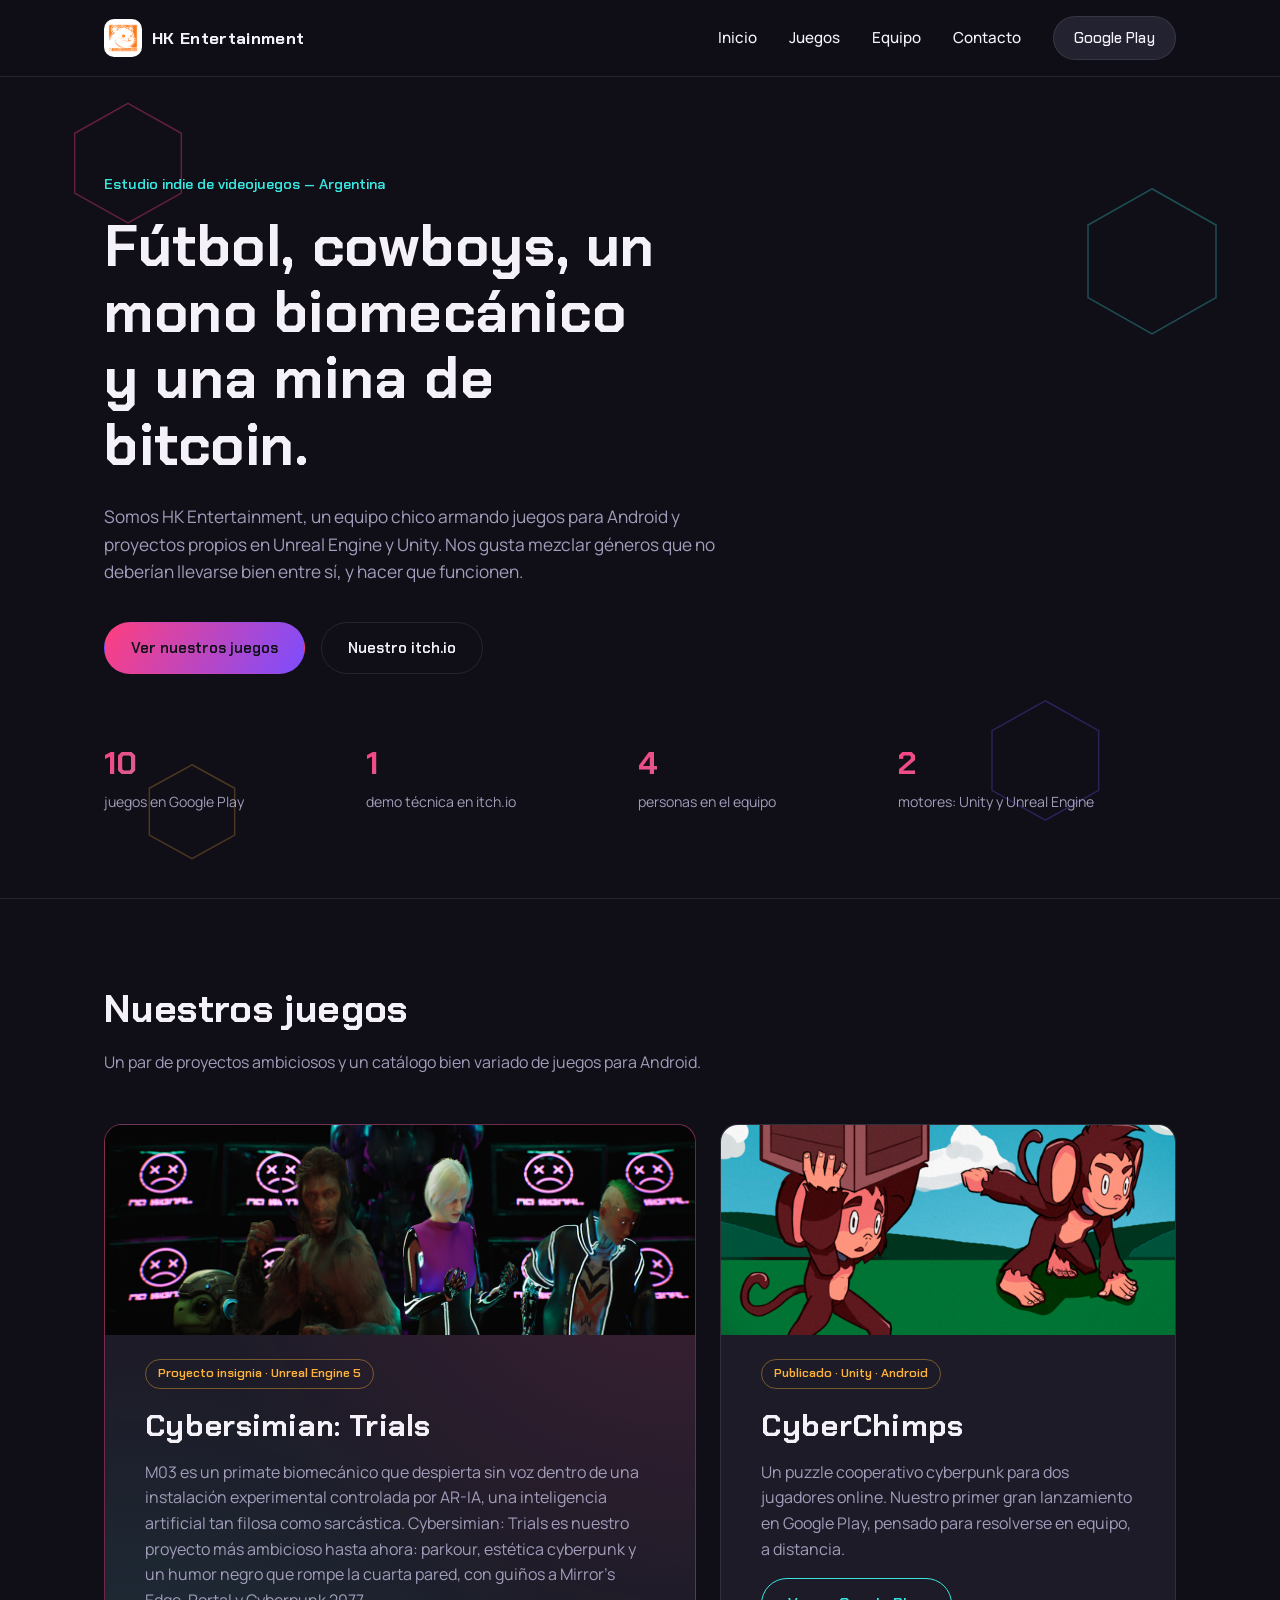
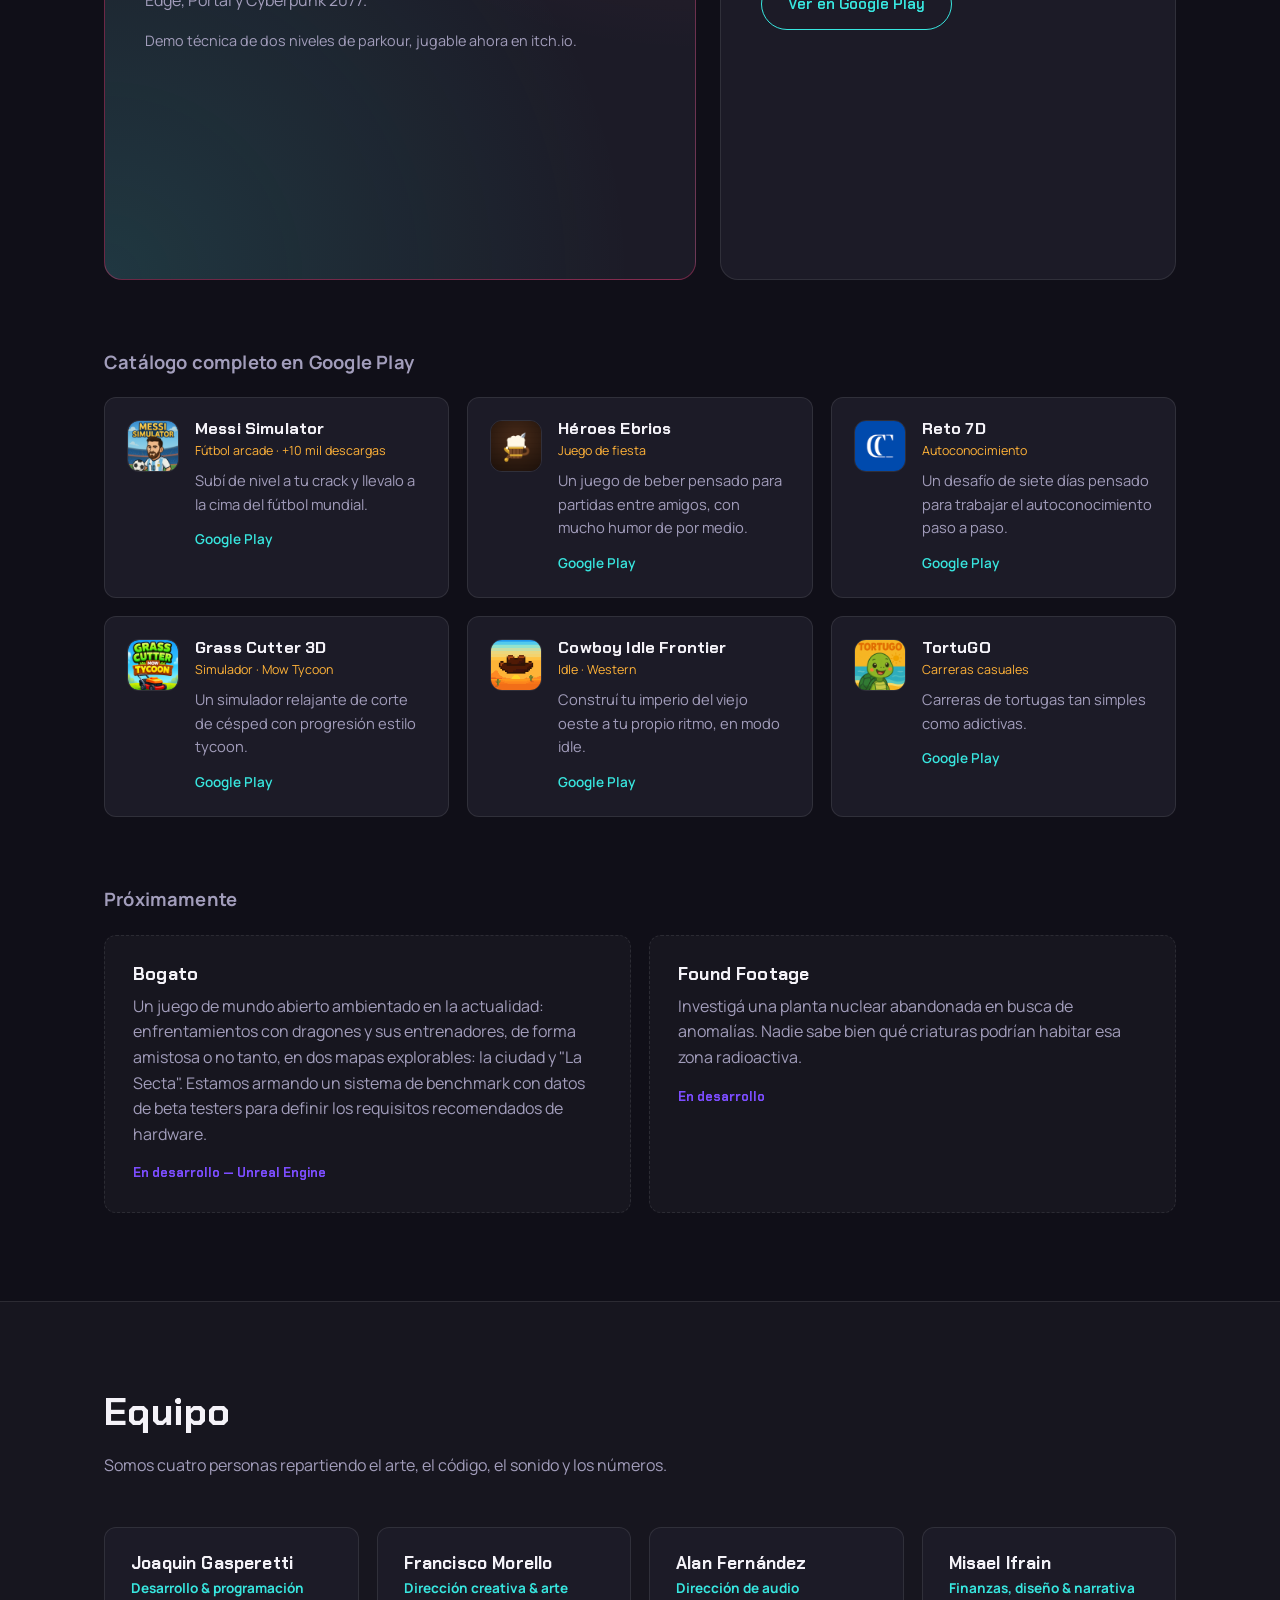
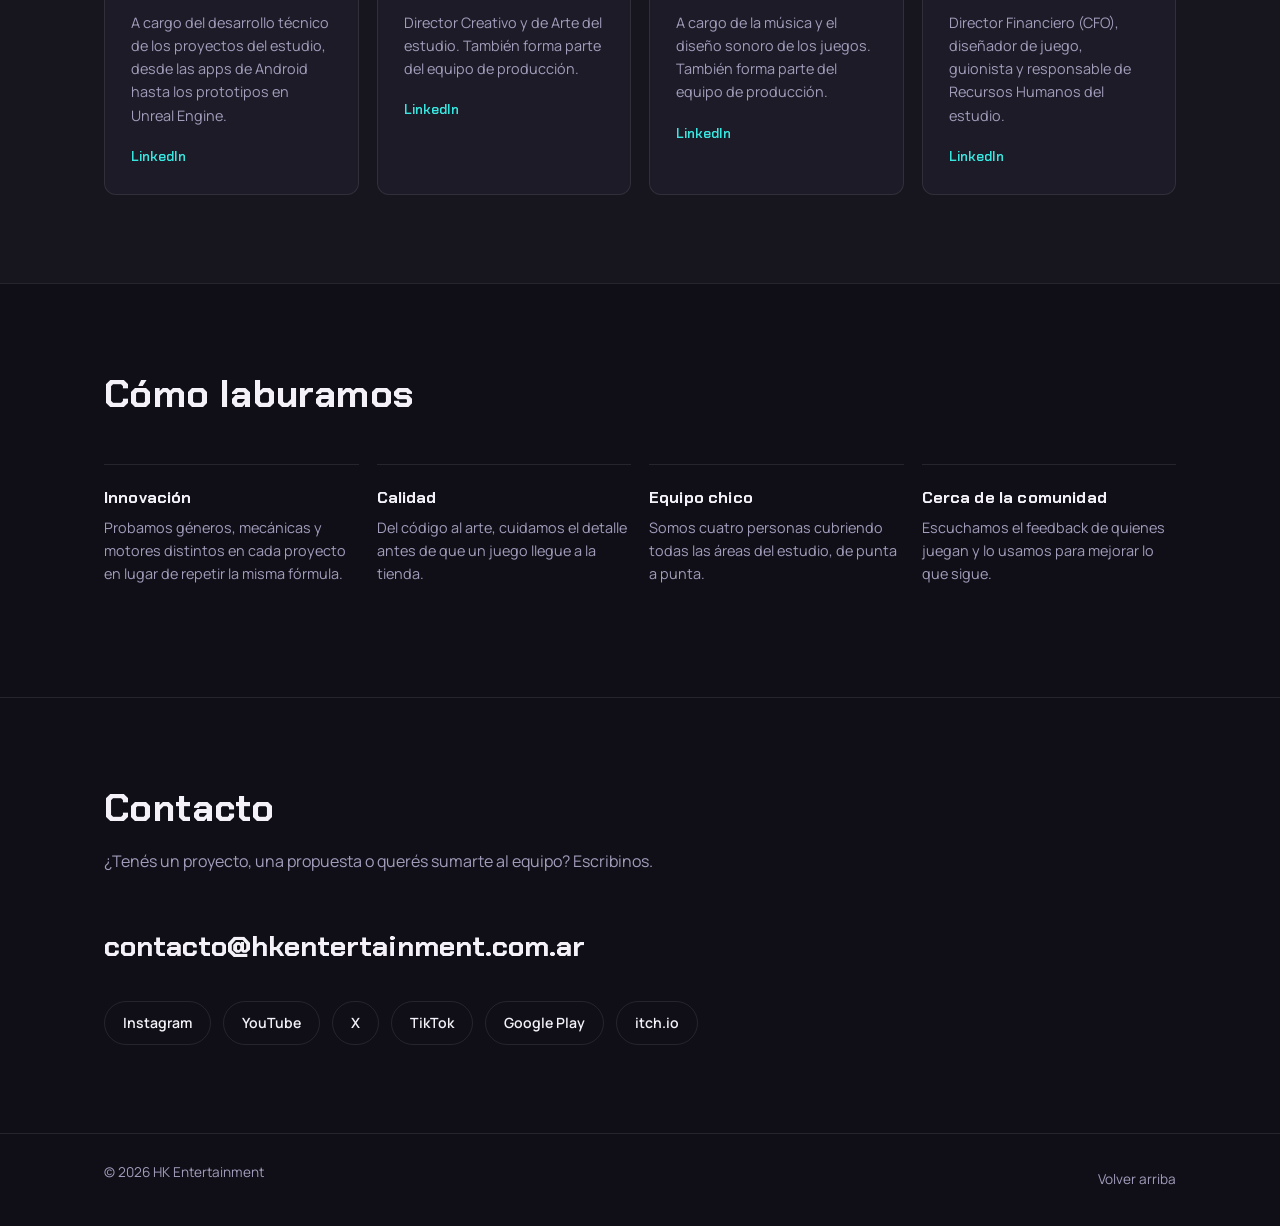
==== index.html @ 6b27f4dd "Update contact email address Replace the old contact email on the website with the current HK Entert" ====
<!DOCTYPE html>
<html lang="es">
<head>
<meta charset="UTF-8">
<meta name="viewport" content="width=device-width, initial-scale=1">
<title>HK Entertainment — Estudio indie de videojuegos</title>
<meta name="description" content="HK Entertainment: estudio indie de videojuegos. Del fútbol al cyberpunk, pasando por un mono biomecánico y una mina de bitcoin.">
<link rel="icon" href="src/Logo HK c_hamster.png">
<link rel="preconnect" href="https://fonts.googleapis.com">
<link rel="preconnect" href="https://fonts.gstatic.com" crossorigin>
<link href="https://fonts.googleapis.com/css2?family=Chakra+Petch:wght@500;600;700&family=Manrope:wght@400;500;600;700;800&display=swap" rel="stylesheet">
<link rel="stylesheet" href="styles.css">
</head>
<body>

<a class="skip-link" href="#inicio-contenido">Saltar al contenido</a>

<header class="site-header" id="top">
  <div class="wrap header-inner">
    <a class="logo" href="#inicio" aria-label="HK Entertainment — inicio">
      <img class="logo-mark" src="src/Logo HK c_hamster.png" alt="" width="38" height="38">
      <span class="logo-text">HK Entertainment</span>
    </a>

    <button class="nav-toggle" id="navToggle" aria-expanded="false" aria-controls="primaryNav" aria-label="Abrir menú de navegación">
      <span></span><span></span><span></span>
    </button>

    <nav class="primary-nav" id="primaryNav">
      <a href="#inicio">Inicio</a>
      <a href="#juegos">Juegos</a>
      <a href="#equipo">Equipo</a>
      <a href="#contacto">Contacto</a>
      <a class="nav-cta" href="https://play.google.com/store/apps/dev?id=6928241970397486127" target="_blank" rel="noopener">Google Play</a>
    </nav>
  </div>
</header>

<main id="inicio-contenido">

  <!-- HERO -->
  <section class="hero" id="inicio">
    <div class="hero-bg" aria-hidden="true">
      <svg class="hero-hexes" viewBox="0 0 1200 800" preserveAspectRatio="xMidYMid slice">
        <polygon class="hex hex-a" points="120,40 170,68 170,124 120,152 70,124 70,68"/>
        <polygon class="hex hex-b" points="1080,120 1140,154 1140,222 1080,256 1020,222 1020,154"/>
        <polygon class="hex hex-c" points="980,600 1030,628 1030,684 980,712 930,684 930,628"/>
        <polygon class="hex hex-d" points="180,660 220,682 220,726 180,748 140,726 140,682"/>
      </svg>
    </div>

    <div class="wrap hero-inner">
      <p class="hero-kicker">Estudio indie de videojuegos — Argentina</p>
      <h1 class="hero-title">
        Fútbol, cowboys, un mono biomecánico y una mina de bitcoin.
      </h1>
      <p class="hero-sub">
        Somos HK Entertainment, un equipo chico armando juegos para Android y proyectos propios en Unreal Engine y Unity. Nos gusta mezclar géneros que no deberían llevarse bien entre sí, y hacer que funcionen.
      </p>
      <div class="hero-actions">
        <a class="btn btn-primary" href="#juegos">Ver nuestros juegos</a>
        <a class="btn btn-ghost" href="https://hkentertainment.itch.io/" target="_blank" rel="noopener">Nuestro itch.io</a>
      </div>

      <dl class="hero-stats">
        <div><dt>10</dt><dd>juegos en Google Play</dd></div>
        <div><dt>1</dt><dd>demo técnica en itch.io</dd></div>
        <div><dt>4</dt><dd>personas en el equipo</dd></div>
        <div><dt>2</dt><dd>motores: Unity y Unreal Engine</dd></div>
      </dl>
    </div>
  </section>

  <!-- JUEGOS -->
  <section class="section" id="juegos">
    <div class="wrap">

      <div class="section-head">
        <h2>Nuestros juegos</h2>
        <p>Un par de proyectos ambiciosos y un catálogo bien variado de juegos para Android.</p>
      </div>

      <!-- Destacados -->
      <div class="featured-grid">

        <article class="feature-panel feature-panel--flagship" data-glitch="CYBERSIMIAN: TRIALS">
          <img class="feature-cover" src="src/cybersimian.jpg" alt="Arte de Cybersimian: Trials" loading="lazy">
          <div class="feature-panel-tag">Proyecto insignia · Unreal Engine 5</div>
          <h3 class="glitch-title" data-text="Cybersimian: Trials">Cybersimian: Trials</h3>
          <p>
            M03 es un primate biomecánico que despierta sin voz dentro de una instalación experimental controlada por AR-IA, una inteligencia artificial tan filosa como sarcástica. Cybersimian: Trials es nuestro proyecto más ambicioso hasta ahora: parkour, estética cyberpunk y un humor negro que rompe la cuarta pared, con guiños a Mirror's Edge, Portal y Cyberpunk 2077.
          </p>
          <p class="feature-meta">Demo técnica de dos niveles de parkour, jugable ahora en itch.io.</p>
          <div class="itch-embed">
            <iframe frameborder="0" src="https://itch.io/embed/3628286?bg_color=1c1b27&amp;fg_color=f4f2f8&amp;link_color=38e6df&amp;border_color=ff3f7f" width="552" height="167" title="Cybersimian: Trials en itch.io" loading="lazy"><a href="https://hkentertainment.itch.io/cybersimiantrials">Cybersimian:Trials DEMO by HKentertainment</a></iframe>
          </div>
        </article>

        <article class="feature-panel" data-glitch="CYBERCHIMPS">
          <img class="feature-cover" src="src/cyberchimps.jpg" alt="Arte de CyberChimps" loading="lazy">
          <div class="feature-panel-tag">Publicado · Unity · Android</div>
          <h3 class="glitch-title" data-text="CyberChimps">CyberChimps</h3>
          <p>
            Un puzzle cooperativo cyberpunk para dos jugadores online. Nuestro primer gran lanzamiento en Google Play, pensado para resolverse en equipo, a distancia.
          </p>
          <a class="btn btn-outline" href="https://play.google.com/store/apps/details?id=com.HKemtrentainment.Cyberchimps" target="_blank" rel="noopener">Ver en Google Play</a>
        </article>

      </div>

      <!-- Catálogo -->
      <div class="catalog-head">
        <h3>Catálogo completo en Google Play</h3>
      </div>

      <ul class="catalog-grid">

        <li class="game-card">
          <img class="game-icon" src="src/messi-simulator.png" alt="" loading="lazy">
          <div>
            <h4>Messi Simulator</h4>
            <p class="game-genre">Fútbol arcade · +10 mil descargas</p>
            <p>Subí de nivel a tu crack y llevalo a la cima del fútbol mundial.</p>
            <a href="https://play.google.com/store/apps/details?id=com.HKemtrentainment.MessiSimulator" target="_blank" rel="noopener">Google Play</a>
          </div>
        </li>

        <li class="game-card">
          <img class="game-icon" src="src/heroes-ebrios.png" alt="" loading="lazy">
          <div>
            <h4>Héroes Ebrios</h4>
            <p class="game-genre">Juego de fiesta</p>
            <p>Un juego de beber pensado para partidas entre amigos, con mucho humor de por medio.</p>
            <a href="https://play.google.com/store/apps/details?id=com.HKemtrentainment.heroesebrios" target="_blank" rel="noopener">Google Play</a>
          </div>
        </li>

        <li class="game-card">
          <img class="game-icon" src="src/reto-7d.png" alt="" loading="lazy">
          <div>
            <h4>Reto 7D</h4>
            <p class="game-genre">Autoconocimiento</p>
            <p>Un desafío de siete días pensado para trabajar el autoconocimiento paso a paso.</p>
            <a href="https://play.google.com/store/apps/details?id=com.HKemtrentainment.retocoach" target="_blank" rel="noopener">Google Play</a>
          </div>
        </li>

        <li class="game-card">
          <img class="game-icon" src="src/grass-cutter.png" alt="" loading="lazy">
          <div>
            <h4>Grass Cutter 3D</h4>
            <p class="game-genre">Simulador · Mow Tycoon</p>
            <p>Un simulador relajante de corte de césped con progresión estilo tycoon.</p>
            <a href="https://play.google.com/store/apps/details?id=com.HKemtrentainment.Pasto" target="_blank" rel="noopener">Google Play</a>
          </div>
        </li>

        <li class="game-card">
          <img class="game-icon" src="src/cowboy-idle.png" alt="" loading="lazy">
          <div>
            <h4>Cowboy Idle Frontier</h4>
            <p class="game-genre">Idle · Western</p>
            <p>Construí tu imperio del viejo oeste a tu propio ritmo, en modo idle.</p>
            <a href="https://play.google.com/store/apps/details?id=com.HKEntertainment.CowboyIdleFrontier" target="_blank" rel="noopener">Google Play</a>
          </div>
        </li>

        <li class="game-card">
          <img class="game-icon" src="src/tortugo.png" alt="" loading="lazy">
          <div>
            <h4>TortuGO</h4>
            <p class="game-genre">Carreras casuales</p>
            <p>Carreras de tortugas tan simples como adictivas.</p>
            <a href="https://play.google.com/store/apps/details?id=com.HKemtrentainment.TortuGO" target="_blank" rel="noopener">Google Play</a>
          </div>
        </li>

      </ul>

      <!-- Próximamente -->
      <div class="upcoming">
        <div class="catalog-head">
          <h3>Próximamente</h3>
        </div>
        <div class="upcoming-grid">
          <article class="upcoming-card">
            <h4>Bogato</h4>
            <p>
              Un juego de mundo abierto ambientado en la actualidad: enfrentamientos con dragones y sus entrenadores, de forma amistosa o no tanto, en dos mapas explorables: la ciudad y "La Secta". Estamos armando un sistema de benchmark con datos de beta testers para definir los requisitos recomendados de hardware.
            </p>
            <p class="upcoming-status">En desarrollo — Unreal Engine</p>
          </article>
          <article class="upcoming-card">
            <h4>Found Footage</h4>
            <p>
              Investigá una planta nuclear abandonada en busca de anomalías. Nadie sabe bien qué criaturas podrían habitar esa zona radioactiva.
            </p>
            <p class="upcoming-status">En desarrollo</p>
          </article>
        </div>
      </div>

    </div>
  </section>

  <!-- EQUIPO -->
  <section class="section section--alt" id="equipo">
    <div class="wrap">
      <div class="section-head">
        <h2>Equipo</h2>
        <p>Somos cuatro personas repartiendo el arte, el código, el sonido y los números.</p>
      </div>

      <ul class="team-grid">
        <li class="team-card">
          <h3>Joaquin Gasperetti</h3>
          <p class="team-role">Desarrollo &amp; programación</p>
          <p>A cargo del desarrollo técnico de los proyectos del estudio, desde las apps de Android hasta los prototipos en Unreal Engine.</p>
          <a class="team-link" href="https://www.linkedin.com/in/joaquin-gasperetti-67b109260/" target="_blank" rel="noopener">LinkedIn</a>
        </li>
        <li class="team-card">
          <h3>Francisco Morello</h3>
          <p class="team-role">Dirección creativa &amp; arte</p>
          <p>Director Creativo y de Arte del estudio. También forma parte del equipo de producción.</p>
          <a class="team-link" href="https://www.linkedin.com/in/francisco-morello-2b48a3328/" target="_blank" rel="noopener">LinkedIn</a>
        </li>
        <li class="team-card">
          <h3>Alan Fernández</h3>
          <p class="team-role">Dirección de audio</p>
          <p>A cargo de la música y el diseño sonoro de los juegos. También forma parte del equipo de producción.</p>
          <a class="team-link" href="https://www.linkedin.com/in/alan-fernandez1993/" target="_blank" rel="noopener">LinkedIn</a>
        </li>
        <li class="team-card">
          <h3>Misael Ifrain</h3>
          <p class="team-role">Finanzas, diseño &amp; narrativa</p>
          <p>Director Financiero (CFO), diseñador de juego, guionista y responsable de Recursos Humanos del estudio.</p>
          <a class="team-link" href="https://www.linkedin.com/in/misael-ifrain-2b2416217/" target="_blank" rel="noopener">LinkedIn</a>
        </li>
      </ul>
    </div>
  </section>

  <!-- QUÉ NOS DISTINGUE -->
  <section class="section" id="valores">
    <div class="wrap">
      <div class="section-head">
        <h2>Cómo laburamos</h2>
      </div>
      <ul class="values-grid">
        <li>
          <h3>Innovación</h3>
          <p>Probamos géneros, mecánicas y motores distintos en cada proyecto en lugar de repetir la misma fórmula.</p>
        </li>
        <li>
          <h3>Calidad</h3>
          <p>Del código al arte, cuidamos el detalle antes de que un juego llegue a la tienda.</p>
        </li>
        <li>
          <h3>Equipo chico</h3>
          <p>Somos cuatro personas cubriendo todas las áreas del estudio, de punta a punta.</p>
        </li>
        <li>
          <h3>Cerca de la comunidad</h3>
          <p>Escuchamos el feedback de quienes juegan y lo usamos para mejorar lo que sigue.</p>
        </li>
      </ul>
    </div>
  </section>

  <!-- CONTACTO -->
  <section class="section section--contact" id="contacto">
    <div class="wrap">
      <div class="section-head">
        <h2>Contacto</h2>
        <p>¿Tenés un proyecto, una propuesta o querés sumarte al equipo? Escribinos.</p>
      </div>

      <div class="contact-grid">
        <a class="contact-email" href="mailto:contacto@hkentertainment.com.ar">contacto@hkentertainment.com.ar</a>

        <ul class="social-list">
          <li><a href="https://www.instagram.com/_hkentertainment/" target="_blank" rel="noopener">Instagram</a></li>
          <li><a href="https://www.youtube.com/@hkentertainment8231" target="_blank" rel="noopener">YouTube</a></li>
          <li><a href="https://x.com/EntretainmentHk" target="_blank" rel="noopener">X</a></li>
          <li><a href="https://www.tiktok.com/@hkentertainment7?lang=es" target="_blank" rel="noopener">TikTok</a></li>
          <li><a href="https://play.google.com/store/apps/dev?id=6928241970397486127" target="_blank" rel="noopener">Google Play</a></li>
          <li><a href="https://hkentertainment.itch.io/" target="_blank" rel="noopener">itch.io</a></li>
        </ul>
      </div>
    </div>
  </section>

</main>

<footer class="site-footer">
  <div class="wrap footer-inner">
    <p>© <span id="year"></span> HK Entertainment</p>
    <a href="#top">Volver arriba</a>
  </div>
</footer>

<script src="script.js"></script>
</body>
</html>
---- styles.css ----
/* ---------------------------------------------------
   HK Entertainment — hoja de estilos
--------------------------------------------------- */

:root {
  --ink: #100f18;
  --ink-soft: #17161f;
  --panel: #1c1b27;
  --panel-alt: #232231;
  --line: rgba(255, 255, 255, 0.09);
  --text: #f4f2f8;
  --text-dim: #a29dbb;

  --pink: #ff3f7f;
  --cyan: #38e6df;
  --amber: #ffb238;
  --violet: #7c4dff;

  --font-display: 'Chakra Petch', sans-serif;
  --font-body: 'Manrope', sans-serif;

  --radius-lg: 18px;
  --radius-md: 12px;
  --container: 1120px;
}

* { box-sizing: border-box; }

html {
  scroll-behavior: smooth;
}

@media (prefers-reduced-motion: reduce) {
  html { scroll-behavior: auto; }
  * { animation-duration: 0.001ms !important; animation-iteration-count: 1 !important; transition-duration: 0.001ms !important; }
}

body {
  margin: 0;
  background: var(--ink);
  color: var(--text);
  font-family: var(--font-body);
  font-size: 16px;
  line-height: 1.6;
  -webkit-font-smoothing: antialiased;
}

h1, h2, h3, h4 {
  font-family: var(--font-display);
  font-weight: 700;
  line-height: 1.15;
  margin: 0 0 0.5em;
  letter-spacing: 0.01em;
}

p { margin: 0 0 1em; color: var(--text-dim); }
p:last-child { margin-bottom: 0; }

a { color: var(--cyan); text-decoration: none; }
a:hover { color: var(--pink); }

ul { list-style: none; margin: 0; padding: 0; }

.wrap {
  max-width: var(--container);
  margin: 0 auto;
  padding: 0 24px;
}

.skip-link {
  position: absolute;
  left: -999px;
  top: 0;
  background: var(--pink);
  color: #100f18;
  padding: 10px 16px;
  border-radius: 0 0 8px 0;
  z-index: 999;
}
.skip-link:focus {
  left: 0;
}

:focus-visible {
  outline: 2px solid var(--cyan);
  outline-offset: 3px;
}

/* ---------- Botones ---------- */

.btn {
  display: inline-flex;
  align-items: center;
  justify-content: center;
  padding: 13px 26px;
  border-radius: 999px;
  font-family: var(--font-display);
  font-weight: 600;
  font-size: 0.95rem;
  border: 1px solid transparent;
  transition: transform 0.15s ease, box-shadow 0.15s ease, background 0.15s ease, color 0.15s ease;
  white-space: nowrap;
}
.btn:hover { transform: translateY(-2px); }

.btn-primary {
  background: linear-gradient(120deg, var(--pink), var(--violet));
  color: #100f18;
}
.btn-primary:hover {
  color: #100f18;
  box-shadow: 0 10px 30px -8px rgba(255, 63, 127, 0.55);
}

.btn-ghost {
  background: transparent;
  border-color: var(--line);
  color: var(--text);
}
.btn-ghost:hover {
  border-color: var(--cyan);
  color: var(--cyan);
}

.btn-outline {
  background: transparent;
  border-color: var(--cyan);
  color: var(--cyan);
}
.btn-outline:hover {
  background: var(--cyan);
  color: #100f18;
}

/* ---------- Header ---------- */

.site-header {
  position: sticky;
  top: 0;
  z-index: 100;
  background: rgba(16, 15, 24, 0.82);
  backdrop-filter: blur(10px);
  border-bottom: 1px solid var(--line);
}

.header-inner {
  display: flex;
  align-items: center;
  justify-content: space-between;
  height: 76px;
}

.logo {
  display: flex;
  align-items: center;
  gap: 10px;
  color: var(--text);
}
.logo:hover { color: var(--text); }
.logo-mark {
  width: 38px;
  height: 38px;
  border-radius: 10px;
  object-fit: cover;
  flex: none;
}
.logo-text {
  font-family: var(--font-display);
  font-weight: 700;
  font-size: 1.05rem;
  letter-spacing: 0.02em;
}

.nav-toggle {
  display: none;
  flex-direction: column;
  gap: 5px;
  background: none;
  border: none;
  cursor: pointer;
  padding: 8px;
}
.nav-toggle span {
  width: 24px;
  height: 2px;
  background: var(--text);
  display: block;
}

.primary-nav {
  display: flex;
  align-items: center;
  gap: 32px;
}
.primary-nav a {
  color: var(--text);
  font-size: 0.95rem;
  font-weight: 500;
}
.primary-nav a:hover { color: var(--cyan); }

.nav-cta {
  padding: 9px 20px;
  border-radius: 999px;
  background: var(--panel-alt);
  border: 1px solid var(--line);
  font-family: var(--font-display);
  font-weight: 600;
}
.nav-cta:hover {
  border-color: var(--cyan);
  color: var(--cyan);
}

/* ---------- Hero ---------- */

.hero {
  position: relative;
  padding: 96px 0 84px;
  overflow: hidden;
}

.hero-bg {
  position: absolute;
  inset: 0;
  z-index: 0;
  pointer-events: none;
}

.hero-hexes {
  width: 100%;
  height: 100%;
}
.hex {
  fill: none;
  stroke-width: 1.4;
}
.hex-a { stroke: var(--pink); opacity: 0.35; animation: float-a 14s ease-in-out infinite; }
.hex-b { stroke: var(--cyan); opacity: 0.3; animation: float-b 18s ease-in-out infinite; }
.hex-c { stroke: var(--violet); opacity: 0.28; animation: float-a 16s ease-in-out infinite reverse; }
.hex-d { stroke: var(--amber); opacity: 0.25; animation: float-b 12s ease-in-out infinite reverse; }

@keyframes float-a {
  0%, 100% { transform: translateY(0px); }
  50% { transform: translateY(22px); }
}
@keyframes float-b {
  0%, 100% { transform: translateY(0px); }
  50% { transform: translateY(-18px); }
}

.hero-inner {
  position: relative;
  z-index: 1;
}

.hero-kicker {
  color: var(--cyan);
  font-family: var(--font-display);
  font-weight: 600;
  font-size: 0.9rem;
  margin-bottom: 18px;
}

.hero-title {
  font-size: clamp(2.1rem, 5.2vw, 3.6rem);
  max-width: 15ch;
  color: var(--text);
  margin-bottom: 24px;
}

.hero-sub {
  max-width: 56ch;
  font-size: 1.08rem;
  margin-bottom: 36px;
}

.hero-actions {
  display: flex;
  flex-wrap: wrap;
  gap: 16px;
  margin-bottom: 64px;
}

.hero-stats {
  display: grid;
  grid-template-columns: repeat(4, auto);
  gap: 40px;
  margin: 0;
}
.hero-stats > div { display: flex; flex-direction: column; }
.hero-stats dt {
  font-family: var(--font-display);
  font-size: 2rem;
  font-weight: 700;
  background: linear-gradient(120deg, var(--pink), var(--cyan));
  -webkit-background-clip: text;
  background-clip: text;
  color: transparent;
}
.hero-stats dd {
  margin: 2px 0 0;
  font-size: 0.88rem;
  color: var(--text-dim);
}

/* ---------- Secciones genéricas ---------- */

.section {
  padding: 88px 0;
  border-top: 1px solid var(--line);
}
.section--alt {
  background: var(--ink-soft);
}

.section-head {
  max-width: 60ch;
  margin-bottom: 48px;
}
.section-head h2 {
  font-size: clamp(1.7rem, 3.4vw, 2.4rem);
}

/* ---------- Destacados ---------- */

.featured-grid {
  display: grid;
  grid-template-columns: 1.3fr 1fr;
  gap: 24px;
  margin-bottom: 72px;
}

.feature-panel {
  position: relative;
  padding: 40px;
  border-radius: var(--radius-lg);
  background: var(--panel);
  border: 1px solid var(--line);
  overflow: hidden;
}

.feature-panel--flagship {
  background:
    radial-gradient(circle at 100% 0%, rgba(255, 63, 127, 0.18), transparent 55%),
    radial-gradient(circle at 0% 100%, rgba(56, 230, 223, 0.14), transparent 55%),
    var(--panel);
  border-color: rgba(255, 63, 127, 0.35);
}

.feature-cover {
  display: block;
  width: calc(100% + 80px);
  height: 210px;
  margin: -40px -40px 24px -40px;
  object-fit: cover;
}

.itch-embed {
  margin-top: 20px;
  max-width: 552px;
}
.itch-embed iframe {
  display: block;
  width: 100%;
  height: 167px;
  border: 0;
  border-radius: 10px;
}

.feature-panel-tag {
  display: inline-block;
  font-family: var(--font-display);
  font-size: 0.78rem;
  font-weight: 600;
  color: var(--amber);
  border: 1px solid rgba(255, 178, 56, 0.4);
  border-radius: 999px;
  padding: 4px 12px;
  margin-bottom: 20px;
}

.feature-panel h3 {
  font-size: clamp(1.4rem, 2.6vw, 1.9rem);
  margin-bottom: 16px;
}

.feature-meta {
  font-size: 0.9rem;
  color: var(--text-dim);
  margin-bottom: 20px;
}

.glitch-title {
  position: relative;
  display: inline-block;
  color: var(--text);
}
.glitch-title::before,
.glitch-title::after {
  content: attr(data-text);
  position: absolute;
  left: 0;
  top: 0;
  width: 100%;
  opacity: 0;
}
.feature-panel:hover .glitch-title::before {
  color: var(--pink);
  opacity: 0.7;
  transform: translate(2px, -2px);
  clip-path: inset(0 0 55% 0);
  animation: glitch-shift 0.6s steps(2, end) 1;
}
.feature-panel:hover .glitch-title::after {
  color: var(--cyan);
  opacity: 0.7;
  transform: translate(-2px, 2px);
  clip-path: inset(55% 0 0 0);
  animation: glitch-shift 0.6s steps(2, end) 1 reverse;
}
@keyframes glitch-shift {
  0% { transform: translate(0, 0); }
  50% { transform: translate(3px, -3px); }
  100% { transform: translate(-2px, 2px); }
}

/* ---------- Catálogo ---------- */

.catalog-head { margin-bottom: 24px; }
.catalog-head h3 {
  font-size: 1.15rem;
  color: var(--text-dim);
  font-family: var(--font-body);
  font-weight: 700;
}

.catalog-grid {
  display: grid;
  grid-template-columns: repeat(3, 1fr);
  gap: 18px;
  margin-bottom: 72px;
}

.game-card {
  display: flex;
  gap: 16px;
  padding: 22px;
  background: var(--panel);
  border: 1px solid var(--line);
  border-radius: var(--radius-md);
  transition: border-color 0.2s ease, transform 0.2s ease;
}
.game-card:hover {
  border-color: var(--cyan);
  transform: translateY(-3px);
}

.game-icon {
  flex: none;
  width: 52px;
  height: 52px;
  border-radius: 12px;
  object-fit: cover;
  border: 1px solid var(--line);
}

.game-card h4 {
  font-size: 1.02rem;
  margin-bottom: 2px;
}

.game-genre {
  font-size: 0.78rem;
  color: var(--amber);
  margin-bottom: 8px;
}

.game-card p:not(.game-genre) {
  font-size: 0.92rem;
  margin-bottom: 10px;
}

.game-card a {
  font-size: 0.85rem;
  font-weight: 600;
}

/* ---------- Próximamente ---------- */

.upcoming-grid {
  display: grid;
  grid-template-columns: repeat(2, 1fr);
  gap: 18px;
}

.upcoming-card {
  padding: 28px;
  border: 1px dashed var(--line);
  border-radius: var(--radius-md);
  background: var(--ink-soft);
}
.upcoming-card h4 {
  font-size: 1.1rem;
  margin-bottom: 10px;
}
.upcoming-status {
  font-size: 0.8rem;
  color: var(--violet);
  font-weight: 700;
  font-family: var(--font-display);
  margin: 0;
}

/* ---------- Equipo ---------- */

.team-grid {
  display: grid;
  grid-template-columns: repeat(4, 1fr);
  gap: 18px;
}

.team-card {
  padding: 26px;
  background: var(--panel);
  border: 1px solid var(--line);
  border-radius: var(--radius-md);
  transition: border-color 0.2s ease;
}
.team-card:hover { border-color: var(--pink); }

.team-card h3 { font-size: 1.08rem; margin-bottom: 4px; }

.team-role {
  color: var(--cyan);
  font-size: 0.85rem;
  font-weight: 700;
  margin-bottom: 12px;
}

.team-card p:not(.team-role) { font-size: 0.9rem; margin-bottom: 16px; }

.team-link {
  font-family: var(--font-display);
  font-weight: 600;
  font-size: 0.85rem;
}

/* ---------- Valores ---------- */

.values-grid {
  display: grid;
  grid-template-columns: repeat(4, 1fr);
  gap: 18px;
}
.values-grid li {
  padding: 24px 0;
  border-top: 1px solid var(--line);
}
.values-grid h3 {
  font-size: 1rem;
  color: var(--text);
  margin-bottom: 8px;
}
.values-grid p { font-size: 0.9rem; }

/* ---------- Contacto ---------- */

.contact-grid {
  display: flex;
  align-items: center;
  justify-content: space-between;
  flex-wrap: wrap;
  gap: 32px;
}

.contact-email {
  font-family: var(--font-display);
  font-weight: 700;
  font-size: clamp(1.3rem, 3vw, 1.8rem);
  color: var(--text);
}
.contact-email:hover { color: var(--pink); }

.social-list {
  display: flex;
  flex-wrap: wrap;
  gap: 12px;
}
.social-list a {
  display: inline-block;
  padding: 10px 18px;
  border: 1px solid var(--line);
  border-radius: 999px;
  color: var(--text);
  font-size: 0.88rem;
  font-weight: 600;
}
.social-list a:hover {
  border-color: var(--cyan);
  color: var(--cyan);
}

/* ---------- Footer ---------- */

.site-footer {
  border-top: 1px solid var(--line);
  padding: 28px 0;
}
.footer-inner {
  display: flex;
  align-items: center;
  justify-content: space-between;
  font-size: 0.85rem;
  color: var(--text-dim);
}
.footer-inner a { color: var(--text-dim); }
.footer-inner a:hover { color: var(--cyan); }

/* ---------- Responsive ---------- */

@media (max-width: 900px) {
  .featured-grid { grid-template-columns: 1fr; }
  .catalog-grid { grid-template-columns: repeat(2, 1fr); }
  .team-grid { grid-template-columns: repeat(2, 1fr); }
  .values-grid { grid-template-columns: repeat(2, 1fr); }
  .upcoming-grid { grid-template-columns: 1fr; }
  .hero-stats { grid-template-columns: repeat(2, auto); row-gap: 24px; }
}

@media (max-width: 720px) {
  .nav-toggle { display: flex; }

  .primary-nav {
    position: absolute;
    top: 76px;
    left: 0;
    right: 0;
    background: var(--ink-soft);
    border-bottom: 1px solid var(--line);
    flex-direction: column;
    align-items: flex-start;
    gap: 0;
    padding: 8px 24px 20px;
    display: none;
  }
  .primary-nav.is-open { display: flex; }
  .primary-nav a {
    width: 100%;
    padding: 14px 0;
    border-bottom: 1px solid var(--line);
  }
  .nav-cta {
    margin-top: 12px;
    text-align: center;
  }

  .catalog-grid { grid-template-columns: 1fr; }
  .team-grid { grid-template-columns: 1fr; }
  .values-grid { grid-template-columns: 1fr; }
  .game-card { flex-direction: column; }
}
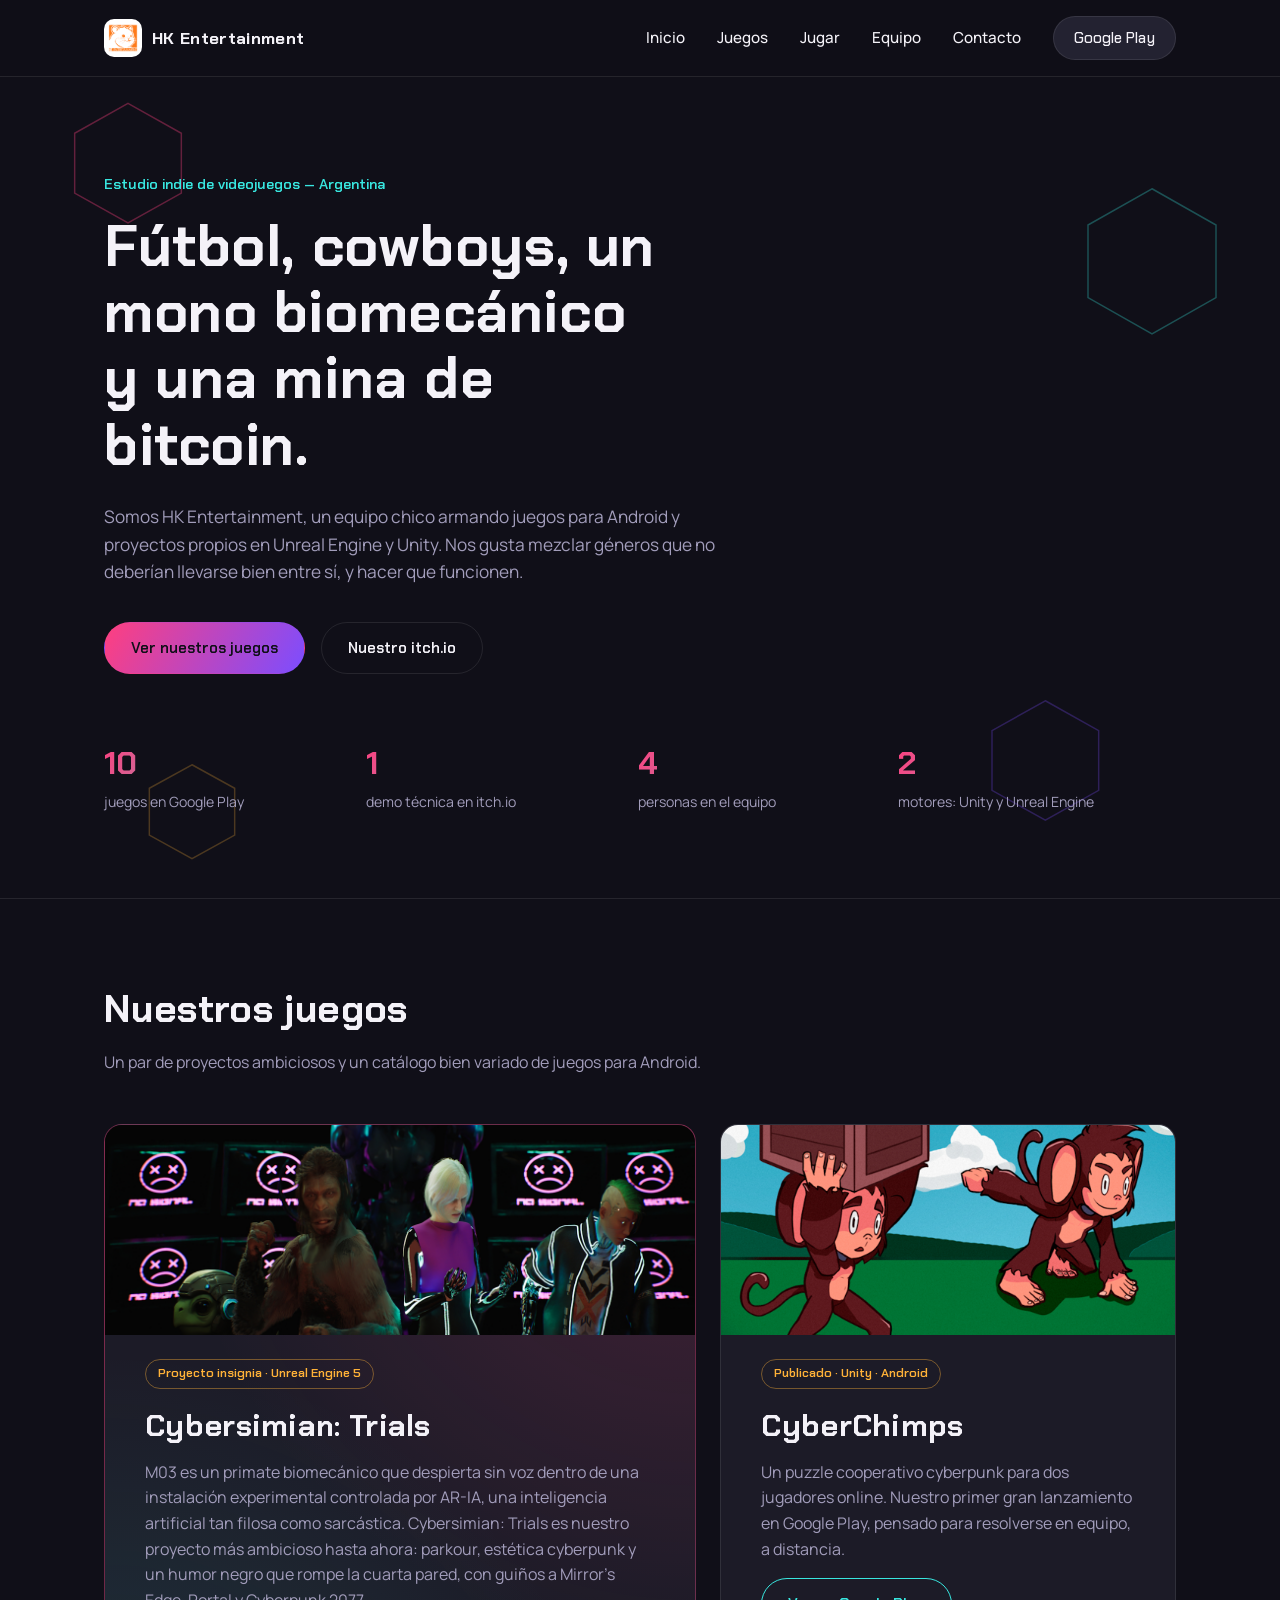
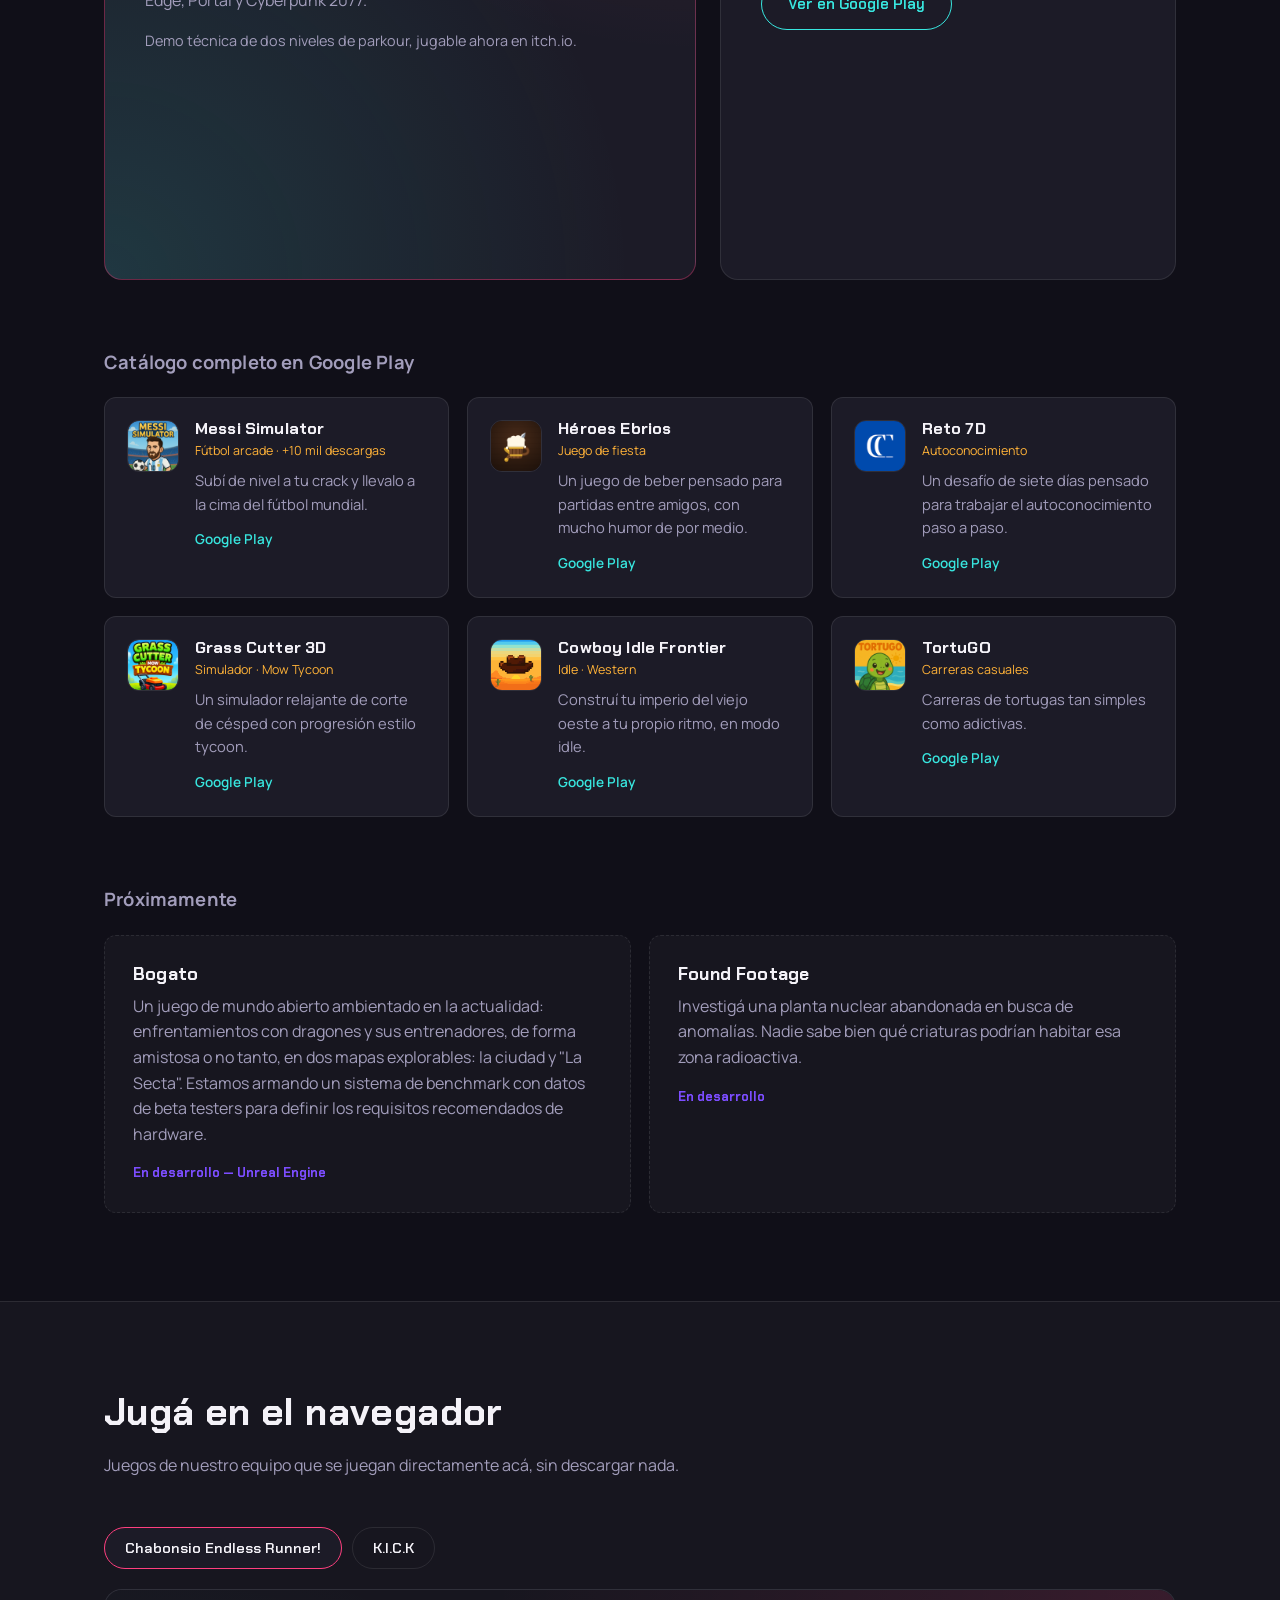
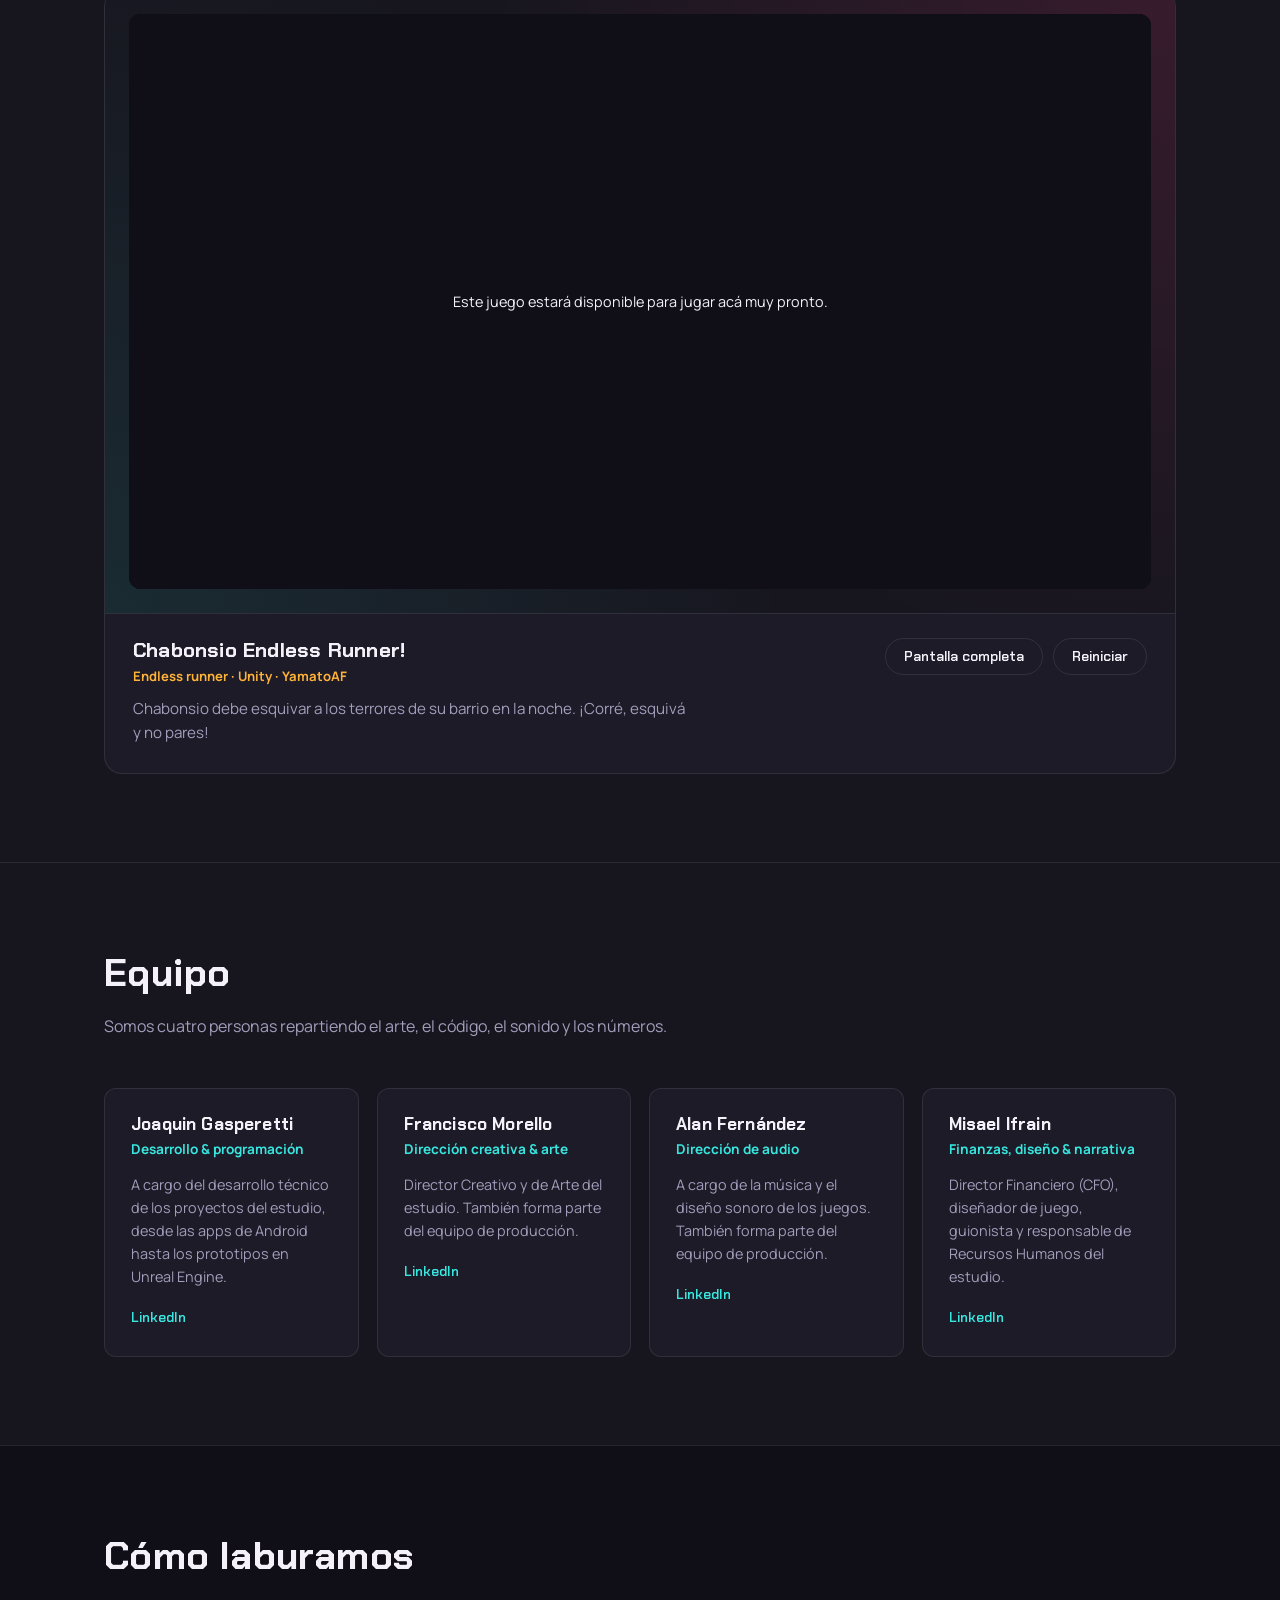
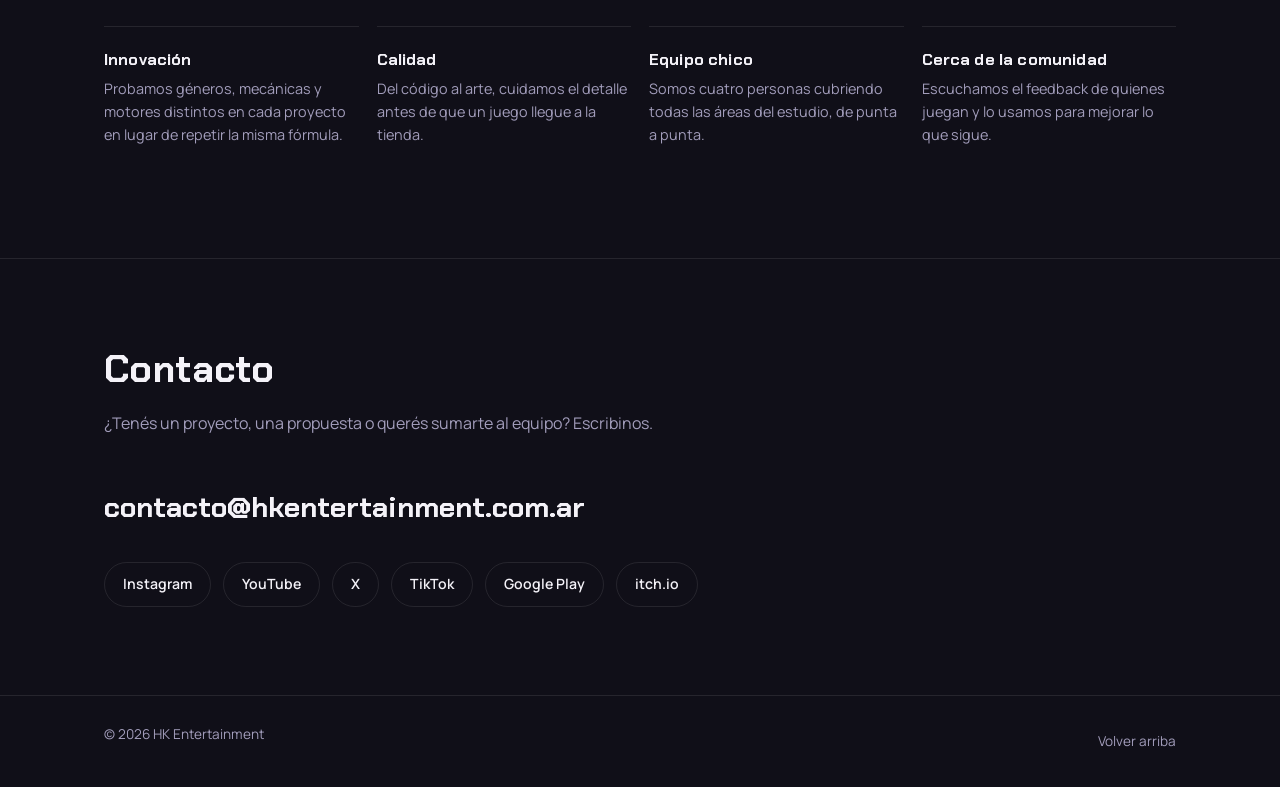
==== commit b9d6c0e0: "miau" ====
--- a/index.html
+++ b/index.html
@@ -10,6 +10,7 @@
 <link rel="preconnect" href="https://fonts.gstatic.com" crossorigin>
 <link href="https://fonts.googleapis.com/css2?family=Chakra+Petch:wght@500;600;700&family=Manrope:wght@400;500;600;700;800&display=swap" rel="stylesheet">
 <link rel="stylesheet" href="styles.css">
+<link rel="stylesheet" href="juegos-web.css">
 </head>
 <body>
 
@@ -29,6 +30,7 @@
     <nav class="primary-nav" id="primaryNav">
       <a href="#inicio">Inicio</a>
       <a href="#juegos">Juegos</a>
+      <a href="#jugar">Jugar</a>
       <a href="#equipo">Equipo</a>
       <a href="#contacto">Contacto</a>
       <a class="nav-cta" href="https://play.google.com/store/apps/dev?id=6928241970397486127" target="_blank" rel="noopener">Google Play</a>
@@ -203,6 +205,25 @@
     </div>
   </section>
 
+  <!-- JUGAR EN EL NAVEGADOR -->
+  <section class="section section--alt" id="jugar">
+    <div class="wrap">
+      <div class="section-head">
+        <h2>Jugá en el navegador</h2>
+        <p>Juegos de nuestro equipo que se juegan directamente acá, sin descargar nada.</p>
+      </div>
+
+      <div class="play-tabs" id="playTabs" role="tablist" aria-label="Juegos disponibles en el navegador"></div>
+
+      <div class="play-stage" id="playStage" role="tabpanel">
+        <div class="play-viewport" id="playViewport"></div>
+        <div class="play-info" id="playInfo"></div>
+      </div>
+
+      <noscript><p>Para jugar desde la página necesitás activar JavaScript.</p></noscript>
+    </div>
+  </section>
+
   <!-- EQUIPO -->
   <section class="section section--alt" id="equipo">
     <div class="wrap">
@@ -300,5 +321,6 @@
 </footer>
 
 <script src="script.js"></script>
+<script src="juegos-web.js" defer></script>
 </body>
 </html>
--- a/juegos-web.css
+++ b/juegos-web.css
@@ -0,0 +1,187 @@
+/* ---------------------------------------------------
+   HK Entertainment — sección "Jugar" (juegos en el navegador)
+   Usa las variables definidas en styles.css
+--------------------------------------------------- */
+
+.play-tabs {
+  display: flex;
+  flex-wrap: wrap;
+  gap: 10px;
+  margin-bottom: 20px;
+}
+
+.play-tab {
+  padding: 10px 20px;
+  border: 1px solid var(--line);
+  border-radius: 999px;
+  background: transparent;
+  color: var(--text);
+  font-family: var(--font-display);
+  font-weight: 600;
+  font-size: 0.92rem;
+  cursor: pointer;
+  transition: border-color 0.15s ease, color 0.15s ease, background 0.15s ease;
+}
+.play-tab:hover {
+  border-color: var(--cyan);
+  color: var(--cyan);
+}
+.play-tab[aria-selected="true"] {
+  background: var(--panel);
+  border-color: var(--pink);
+  color: var(--text);
+}
+.play-tab:focus-visible,
+.play-btn:focus-visible,
+.play-start:focus-visible {
+  outline: 2px solid var(--cyan);
+  outline-offset: 3px;
+}
+
+.play-stage {
+  background: var(--panel);
+  border: 1px solid var(--line);
+  border-radius: var(--radius-lg);
+  overflow: hidden;
+}
+
+.play-viewport {
+  display: flex;
+  justify-content: center;
+  padding: 24px;
+  background:
+    radial-gradient(circle at 100% 0%, rgba(255, 63, 127, 0.14), transparent 55%),
+    radial-gradient(circle at 0% 100%, rgba(56, 230, 223, 0.10), transparent 55%),
+    var(--ink-soft);
+}
+
+/* El tamaño sale de --rw / --rh (proporción del juego), con tope de alto */
+.play-frame {
+  position: relative;
+  width: min(100%, calc(78vh * var(--rw, 16) / var(--rh, 9)));
+  aspect-ratio: var(--rw, 16) / var(--rh, 9);
+  background: #000;
+  border-radius: var(--radius-md);
+  overflow: hidden;
+}
+.play-frame iframe {
+  position: absolute;
+  inset: 0;
+  width: 100%;
+  height: 100%;
+  border: 0;
+  background: #000;
+}
+.play-frame:fullscreen {
+  width: 100%;
+  height: 100%;
+  max-height: none;
+  border-radius: 0;
+}
+
+.play-poster {
+  position: absolute;
+  inset: 0;
+  display: flex;
+  flex-direction: column;
+  align-items: center;
+  justify-content: center;
+  gap: 16px;
+  padding: 24px;
+  text-align: center;
+  background-color: var(--ink);
+  background-size: cover;
+  background-position: center;
+}
+.play-poster::before {
+  content: "";
+  position: absolute;
+  inset: 0;
+  background: linear-gradient(180deg, rgba(16, 15, 24, 0.35), rgba(16, 15, 24, 0.82));
+}
+.play-poster > * { position: relative; }
+
+.play-start {
+  display: inline-flex;
+  align-items: center;
+  gap: 12px;
+  padding: 14px 32px;
+  border: 0;
+  border-radius: 999px;
+  background: linear-gradient(120deg, var(--pink), var(--violet));
+  color: #100f18;
+  font-family: var(--font-display);
+  font-weight: 700;
+  font-size: 1.05rem;
+  cursor: pointer;
+  transition: transform 0.15s ease, box-shadow 0.15s ease;
+}
+.play-start:hover {
+  transform: translateY(-2px);
+  box-shadow: 0 10px 30px -8px rgba(255, 63, 127, 0.55);
+}
+.play-start::before {
+  content: "";
+  border-style: solid;
+  border-width: 9px 0 9px 15px;
+  border-color: transparent transparent transparent #100f18;
+}
+
+.play-note {
+  max-width: 44ch;
+  margin: 0;
+  font-size: 0.9rem;
+  color: var(--text);
+}
+
+.play-info {
+  display: flex;
+  flex-wrap: wrap;
+  align-items: flex-start;
+  justify-content: space-between;
+  gap: 20px;
+  padding: 24px 28px 28px;
+  border-top: 1px solid var(--line);
+}
+.play-info h3 {
+  font-size: 1.3rem;
+  margin-bottom: 4px;
+}
+.play-meta {
+  font-size: 0.82rem;
+  font-weight: 700;
+  color: var(--amber);
+  margin-bottom: 10px;
+}
+.play-desc {
+  max-width: 62ch;
+  font-size: 0.95rem;
+}
+
+.play-actions {
+  display: flex;
+  flex-wrap: wrap;
+  gap: 10px;
+}
+.play-btn {
+  padding: 9px 18px;
+  border: 1px solid var(--line);
+  border-radius: 999px;
+  background: transparent;
+  color: var(--text);
+  font-family: var(--font-display);
+  font-weight: 600;
+  font-size: 0.85rem;
+  cursor: pointer;
+  transition: border-color 0.15s ease, color 0.15s ease;
+}
+.play-btn:hover {
+  border-color: var(--cyan);
+  color: var(--cyan);
+}
+.play-btn[hidden] { display: none; }
+
+@media (max-width: 720px) {
+  .play-viewport { padding: 12px; }
+  .play-info { padding: 20px; }
+}
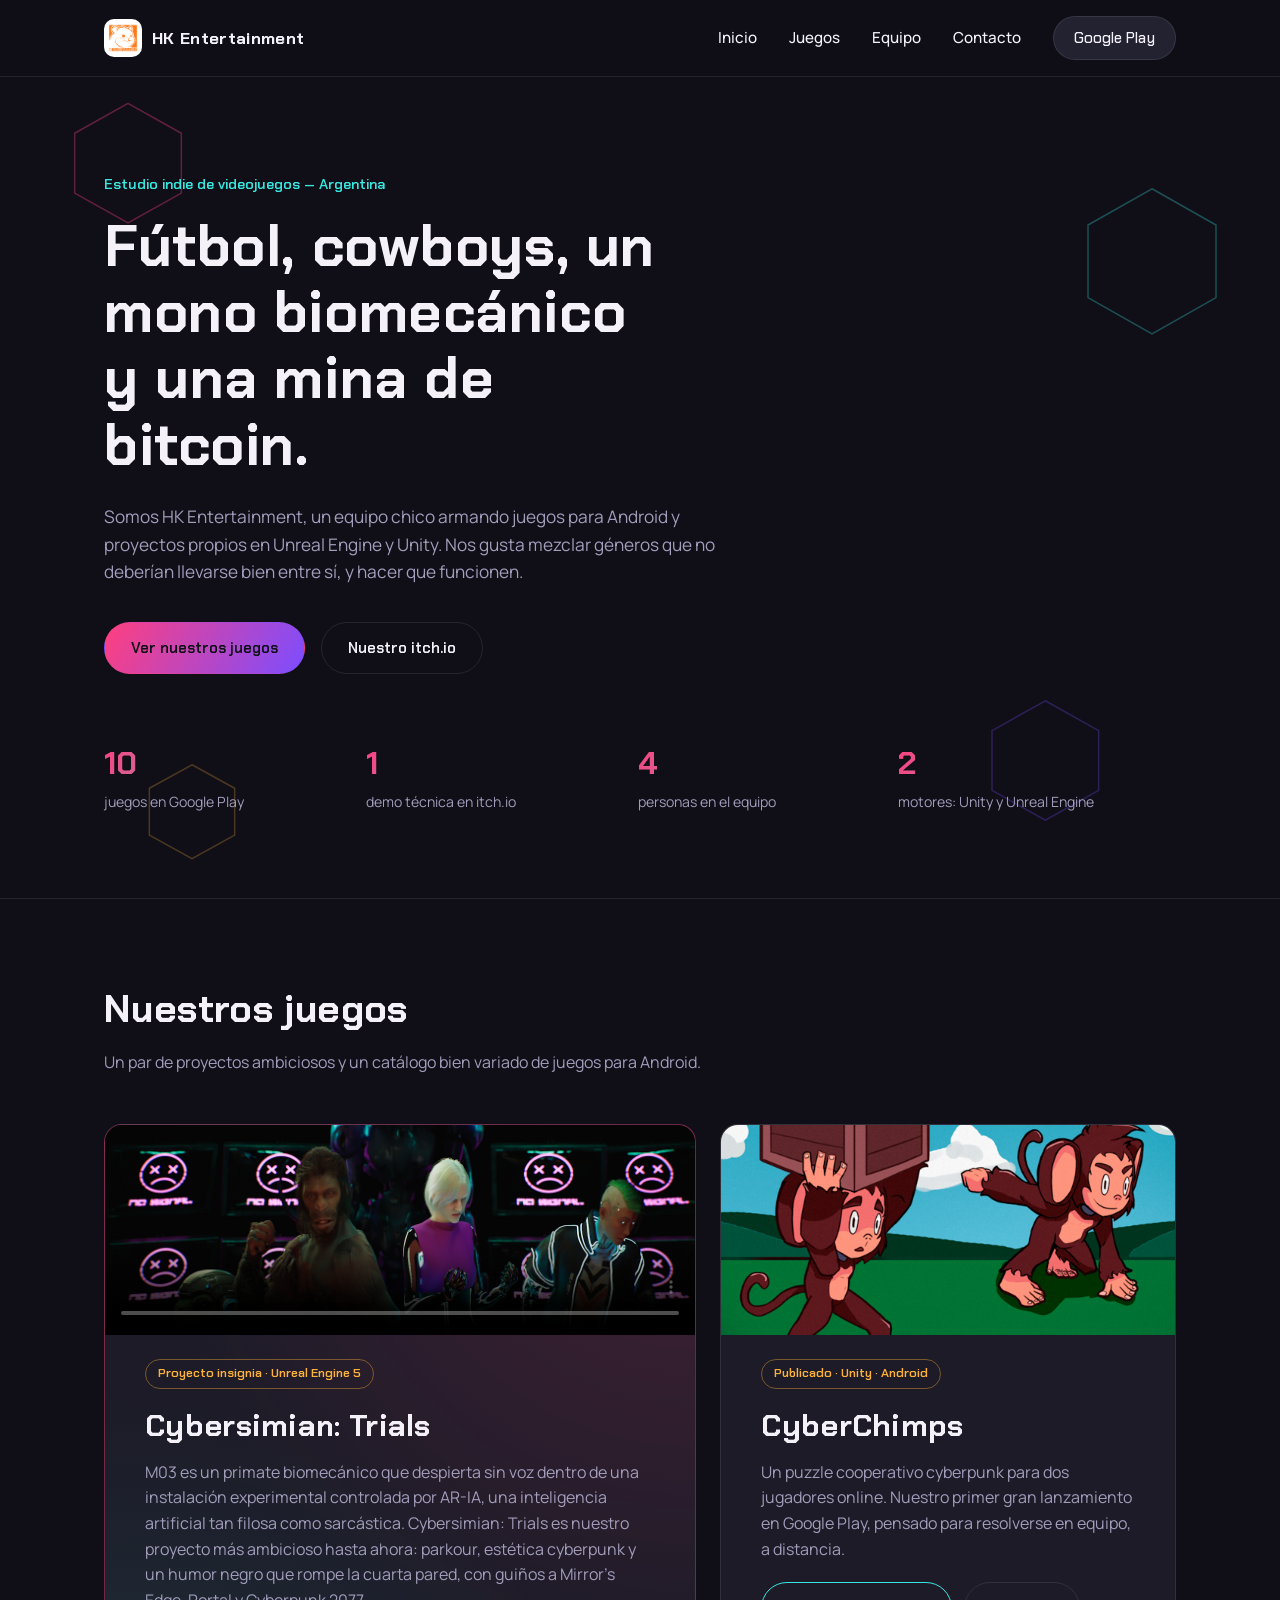
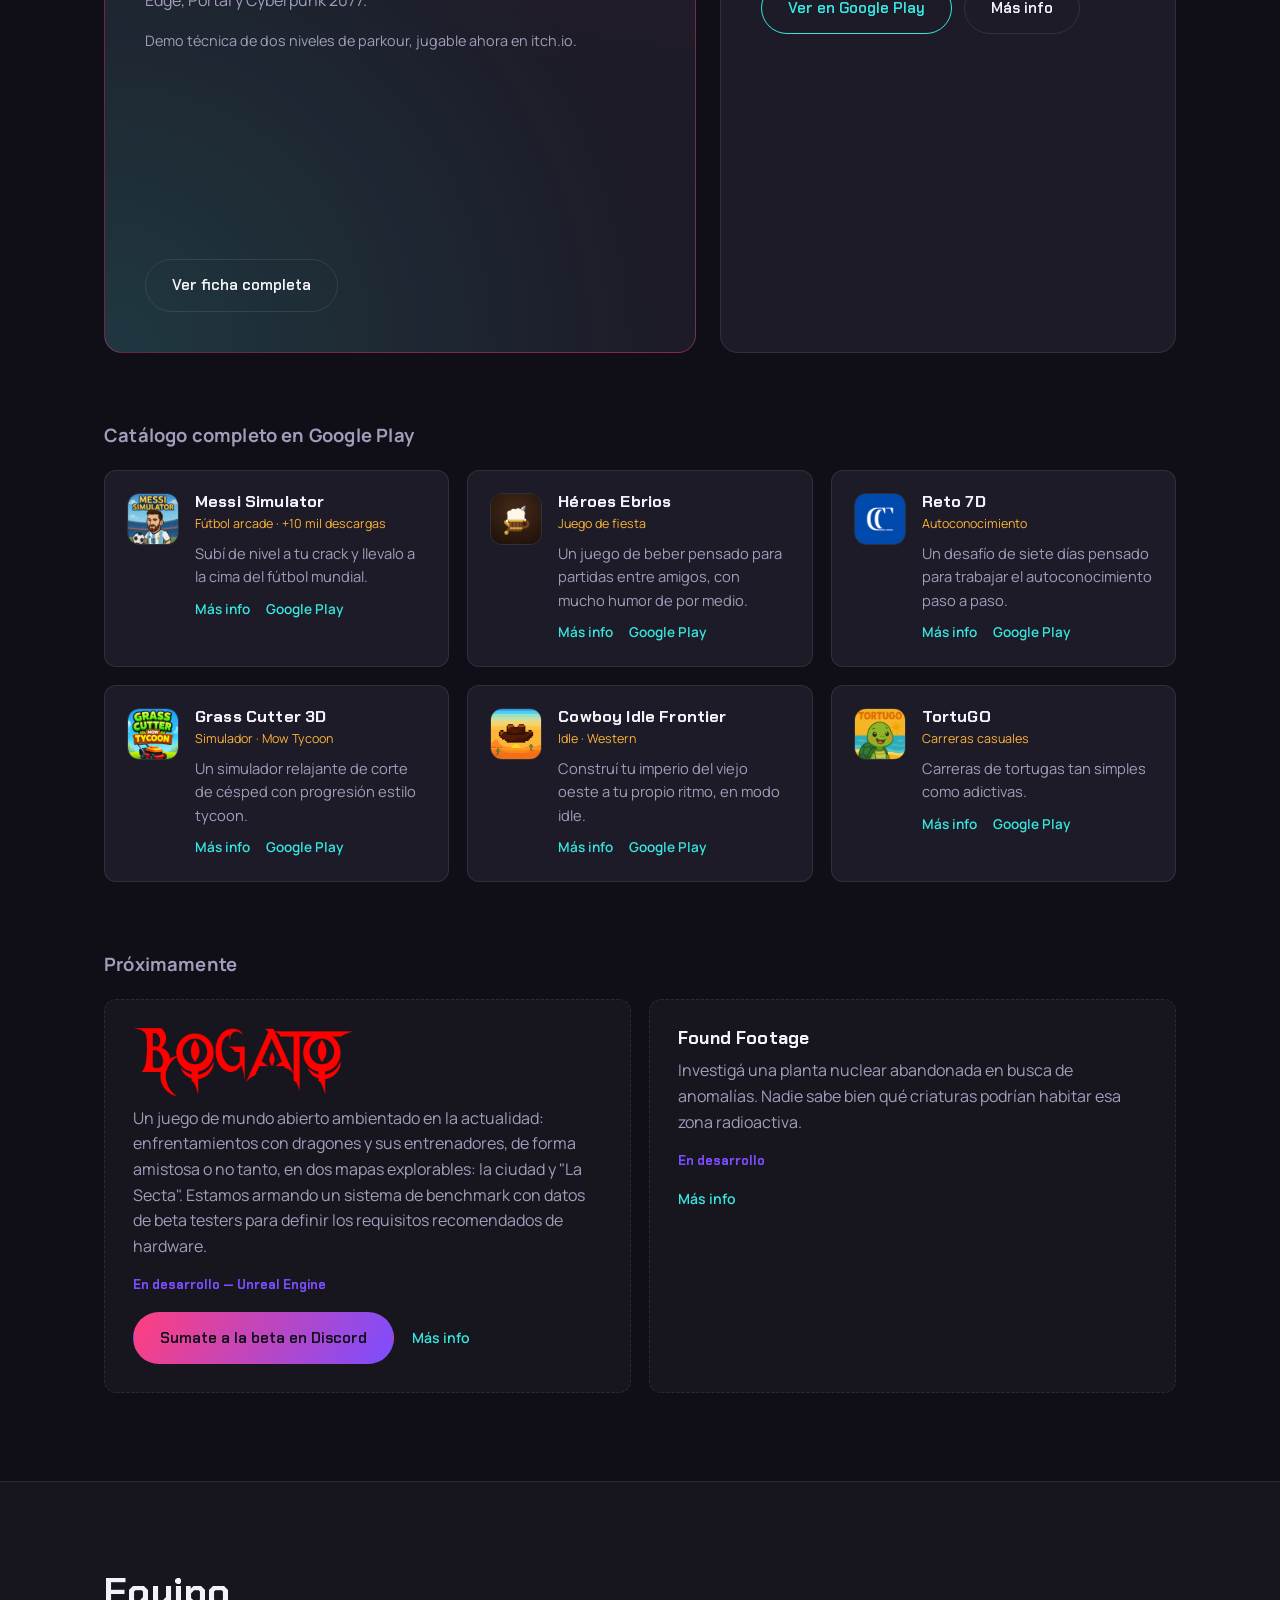
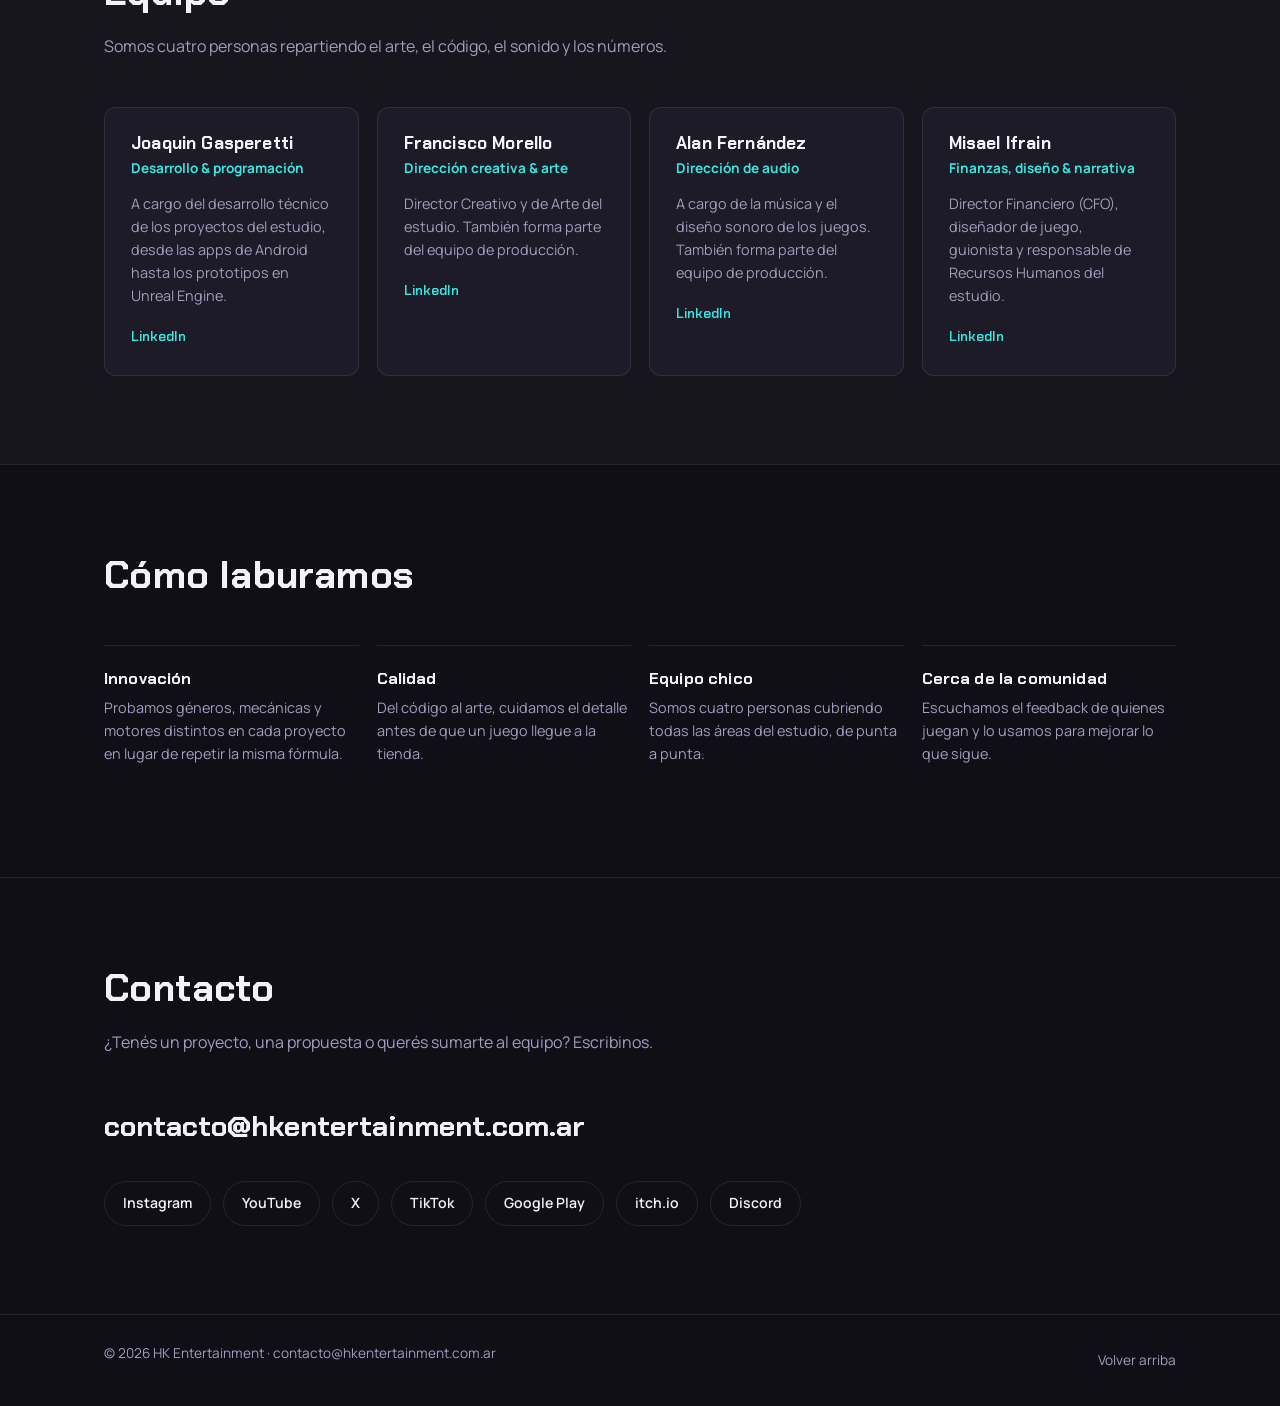
==== commit fb69f366: "Add game catalog pages and SEO support Generates a dedicated catalog page for each game from tools/j" ====
--- a/index.html
+++ b/index.html
@@ -5,6 +5,15 @@
 <meta name="viewport" content="width=device-width, initial-scale=1">
 <title>HK Entertainment — Estudio indie de videojuegos</title>
 <meta name="description" content="HK Entertainment: estudio indie de videojuegos. Del fútbol al cyberpunk, pasando por un mono biomecánico y una mina de bitcoin.">
+<link rel="canonical" href="https://hkentertainment.com.ar/">
+<meta property="og:type" content="website">
+<meta property="og:site_name" content="HK Entertainment">
+<meta property="og:locale" content="es_AR">
+<meta property="og:title" content="HK Entertainment — Estudio indie de videojuegos">
+<meta property="og:description" content="Estudio indie de videojuegos de Argentina. Del fútbol al cyberpunk, pasando por un mono biomecánico y una mina de bitcoin.">
+<meta property="og:url" content="https://hkentertainment.com.ar/">
+<meta property="og:image" content="https://hkentertainment.com.ar/src/cybersimian.jpg">
+<meta name="twitter:card" content="summary_large_image">
 <link rel="icon" href="src/Logo HK c_hamster.png">
 <link rel="preconnect" href="https://fonts.googleapis.com">
 <link rel="preconnect" href="https://fonts.gstatic.com" crossorigin>
@@ -30,7 +39,7 @@
     <nav class="primary-nav" id="primaryNav">
       <a href="#inicio">Inicio</a>
       <a href="#juegos">Juegos</a>
-      <a href="#jugar">Jugar</a>
+      <a href="#jugar" data-jugar-link hidden>Jugar</a>
       <a href="#equipo">Equipo</a>
       <a href="#contacto">Contacto</a>
       <a class="nav-cta" href="https://play.google.com/store/apps/dev?id=6928241970397486127" target="_blank" rel="noopener">Google Play</a>
@@ -86,7 +95,7 @@
       <div class="featured-grid">
 
         <article class="feature-panel feature-panel--flagship" data-glitch="CYBERSIMIAN: TRIALS">
-          <img class="feature-cover" src="src/cybersimian.jpg" alt="Arte de Cybersimian: Trials" loading="lazy">
+          <video class="feature-cover" src="src/Game.mp4" poster="src/cybersimian.jpg" autoplay muted loop playsinline preload="metadata" aria-label="Fragmento de juego de Cybersimian: Trials: M03 haciendo parkour"></video>
           <div class="feature-panel-tag">Proyecto insignia · Unreal Engine 5</div>
           <h3 class="glitch-title" data-text="Cybersimian: Trials">Cybersimian: Trials</h3>
           <p>
@@ -96,6 +105,9 @@
           <div class="itch-embed">
             <iframe frameborder="0" src="https://itch.io/embed/3628286?bg_color=1c1b27&amp;fg_color=f4f2f8&amp;link_color=38e6df&amp;border_color=ff3f7f" width="552" height="167" title="Cybersimian: Trials en itch.io" loading="lazy"><a href="https://hkentertainment.itch.io/cybersimiantrials">Cybersimian:Trials DEMO by HKentertainment</a></iframe>
           </div>
+          <div class="feature-actions">
+            <a class="btn btn-ghost" href="catalogo/cybersimian-trials/">Ver ficha completa</a>
+          </div>
         </article>
 
         <article class="feature-panel" data-glitch="CYBERCHIMPS">
@@ -105,7 +117,10 @@
           <p>
             Un puzzle cooperativo cyberpunk para dos jugadores online. Nuestro primer gran lanzamiento en Google Play, pensado para resolverse en equipo, a distancia.
           </p>
-          <a class="btn btn-outline" href="https://play.google.com/store/apps/details?id=com.HKemtrentainment.Cyberchimps" target="_blank" rel="noopener">Ver en Google Play</a>
+          <div class="feature-actions">
+            <a class="btn btn-outline" href="https://play.google.com/store/apps/details?id=com.HKemtrentainment.Cyberchimps" target="_blank" rel="noopener">Ver en Google Play</a>
+            <a class="btn btn-ghost" href="catalogo/cyberchimps/">Más info</a>
+          </div>
         </article>
 
       </div>
@@ -123,7 +138,10 @@
             <h4>Messi Simulator</h4>
             <p class="game-genre">Fútbol arcade · +10 mil descargas</p>
             <p>Subí de nivel a tu crack y llevalo a la cima del fútbol mundial.</p>
-            <a href="https://play.google.com/store/apps/details?id=com.HKemtrentainment.MessiSimulator" target="_blank" rel="noopener">Google Play</a>
+            <div class="game-links">
+              <a href="catalogo/messi-simulator/">Más info</a>
+              <a href="https://play.google.com/store/apps/details?id=com.HKemtrentainment.MessiSimulator" target="_blank" rel="noopener">Google Play</a>
+            </div>
           </div>
         </li>
 
@@ -133,7 +151,10 @@
             <h4>Héroes Ebrios</h4>
             <p class="game-genre">Juego de fiesta</p>
             <p>Un juego de beber pensado para partidas entre amigos, con mucho humor de por medio.</p>
-            <a href="https://play.google.com/store/apps/details?id=com.HKemtrentainment.heroesebrios" target="_blank" rel="noopener">Google Play</a>
+            <div class="game-links">
+              <a href="catalogo/heroes-ebrios/">Más info</a>
+              <a href="https://play.google.com/store/apps/details?id=com.HKemtrentainment.heroesebrios" target="_blank" rel="noopener">Google Play</a>
+            </div>
           </div>
         </li>
 
@@ -143,7 +164,10 @@
             <h4>Reto 7D</h4>
             <p class="game-genre">Autoconocimiento</p>
             <p>Un desafío de siete días pensado para trabajar el autoconocimiento paso a paso.</p>
-            <a href="https://play.google.com/store/apps/details?id=com.HKemtrentainment.retocoach" target="_blank" rel="noopener">Google Play</a>
+            <div class="game-links">
+              <a href="catalogo/reto-7d/">Más info</a>
+              <a href="https://play.google.com/store/apps/details?id=com.HKemtrentainment.retocoach" target="_blank" rel="noopener">Google Play</a>
+            </div>
           </div>
         </li>
 
@@ -153,7 +177,10 @@
             <h4>Grass Cutter 3D</h4>
             <p class="game-genre">Simulador · Mow Tycoon</p>
             <p>Un simulador relajante de corte de césped con progresión estilo tycoon.</p>
-            <a href="https://play.google.com/store/apps/details?id=com.HKemtrentainment.Pasto" target="_blank" rel="noopener">Google Play</a>
+            <div class="game-links">
+              <a href="catalogo/grass-cutter-3d/">Más info</a>
+              <a href="https://play.google.com/store/apps/details?id=com.HKemtrentainment.Pasto" target="_blank" rel="noopener">Google Play</a>
+            </div>
           </div>
         </li>
 
@@ -163,7 +190,10 @@
             <h4>Cowboy Idle Frontier</h4>
             <p class="game-genre">Idle · Western</p>
             <p>Construí tu imperio del viejo oeste a tu propio ritmo, en modo idle.</p>
-            <a href="https://play.google.com/store/apps/details?id=com.HKEntertainment.CowboyIdleFrontier" target="_blank" rel="noopener">Google Play</a>
+            <div class="game-links">
+              <a href="catalogo/cowboy-idle-frontier/">Más info</a>
+              <a href="https://play.google.com/store/apps/details?id=com.HKEntertainment.CowboyIdleFrontier" target="_blank" rel="noopener">Google Play</a>
+            </div>
           </div>
         </li>
 
@@ -173,7 +203,10 @@
             <h4>TortuGO</h4>
             <p class="game-genre">Carreras casuales</p>
             <p>Carreras de tortugas tan simples como adictivas.</p>
-            <a href="https://play.google.com/store/apps/details?id=com.HKemtrentainment.TortuGO" target="_blank" rel="noopener">Google Play</a>
+            <div class="game-links">
+              <a href="catalogo/tortugo/">Más info</a>
+              <a href="https://play.google.com/store/apps/details?id=com.HKemtrentainment.TortuGO" target="_blank" rel="noopener">Google Play</a>
+            </div>
           </div>
         </li>
 
@@ -186,11 +219,15 @@
         </div>
         <div class="upcoming-grid">
           <article class="upcoming-card">
-            <h4>Bogato</h4>
+            <h4><img class="upcoming-logo" src="src/BogatoLogo.png" width="312" height="96" alt="Bogato" loading="lazy"></h4>
             <p>
               Un juego de mundo abierto ambientado en la actualidad: enfrentamientos con dragones y sus entrenadores, de forma amistosa o no tanto, en dos mapas explorables: la ciudad y "La Secta". Estamos armando un sistema de benchmark con datos de beta testers para definir los requisitos recomendados de hardware.
             </p>
             <p class="upcoming-status">En desarrollo — Unreal Engine</p>
+            <div class="upcoming-actions">
+              <a class="btn btn-primary" href="https://discord.gg/WAVmpsfwn9" target="_blank" rel="noopener">Sumate a la beta en Discord</a>
+              <a href="catalogo/bogato/">Más info</a>
+            </div>
           </article>
           <article class="upcoming-card">
             <h4>Found Footage</h4>
@@ -198,6 +235,9 @@
               Investigá una planta nuclear abandonada en busca de anomalías. Nadie sabe bien qué criaturas podrían habitar esa zona radioactiva.
             </p>
             <p class="upcoming-status">En desarrollo</p>
+            <div class="upcoming-actions">
+              <a href="catalogo/found-footage/">Más info</a>
+            </div>
           </article>
         </div>
       </div>
@@ -206,7 +246,7 @@
   </section>
 
   <!-- JUGAR EN EL NAVEGADOR -->
-  <section class="section section--alt" id="jugar">
+  <section class="section section--alt" id="jugar" hidden>
     <div class="wrap">
       <div class="section-head">
         <h2>Jugá en el navegador</h2>
@@ -306,6 +346,7 @@
           <li><a href="https://www.tiktok.com/@hkentertainment7?lang=es" target="_blank" rel="noopener">TikTok</a></li>
           <li><a href="https://play.google.com/store/apps/dev?id=6928241970397486127" target="_blank" rel="noopener">Google Play</a></li>
           <li><a href="https://hkentertainment.itch.io/" target="_blank" rel="noopener">itch.io</a></li>
+          <li><a href="https://discord.gg/WAVmpsfwn9" target="_blank" rel="noopener">Discord</a></li>
         </ul>
       </div>
     </div>
@@ -315,12 +356,13 @@
 
 <footer class="site-footer">
   <div class="wrap footer-inner">
-    <p>© <span id="year"></span> HK Entertainment</p>
+    <p>© <span id="year"></span> HK Entertainment · <a href="mailto:contacto@hkentertainment.com.ar">contacto@hkentertainment.com.ar</a></p>
     <a href="#top">Volver arriba</a>
   </div>
 </footer>
 
 <script src="script.js"></script>
 <script src="juegos-web.js" defer></script>
+<script src="video-loop.js" defer></script>
 </body>
 </html>
--- a/styles.css
+++ b/styles.css
@@ -660,3 +660,43 @@
   .values-grid { grid-template-columns: 1fr; }
   .game-card { flex-direction: column; }
 }
+
+
+/* ---------- Enlaces a las páginas de cada juego ---------- */
+
+.game-links {
+  display: flex;
+  flex-wrap: wrap;
+  gap: 4px 16px;
+}
+
+.feature-actions {
+  display: flex;
+  flex-wrap: wrap;
+  gap: 12px;
+  margin-top: 20px;
+}
+
+video.feature-cover { background: #000; }
+
+.upcoming-logo {
+  display: block;
+  width: min(220px, 100%);
+  height: auto;
+}
+
+.upcoming-actions {
+  display: flex;
+  flex-wrap: wrap;
+  align-items: center;
+  gap: 12px 18px;
+  margin-top: 16px;
+}
+.upcoming-actions a:not(.btn) {
+  font-size: 0.88rem;
+  font-weight: 600;
+}
+
+/* Elementos ocultos con el atributo hidden (la sección "Jugar" hasta que haya juegos) */
+.section[hidden],
+.primary-nav a[hidden] { display: none !important; }
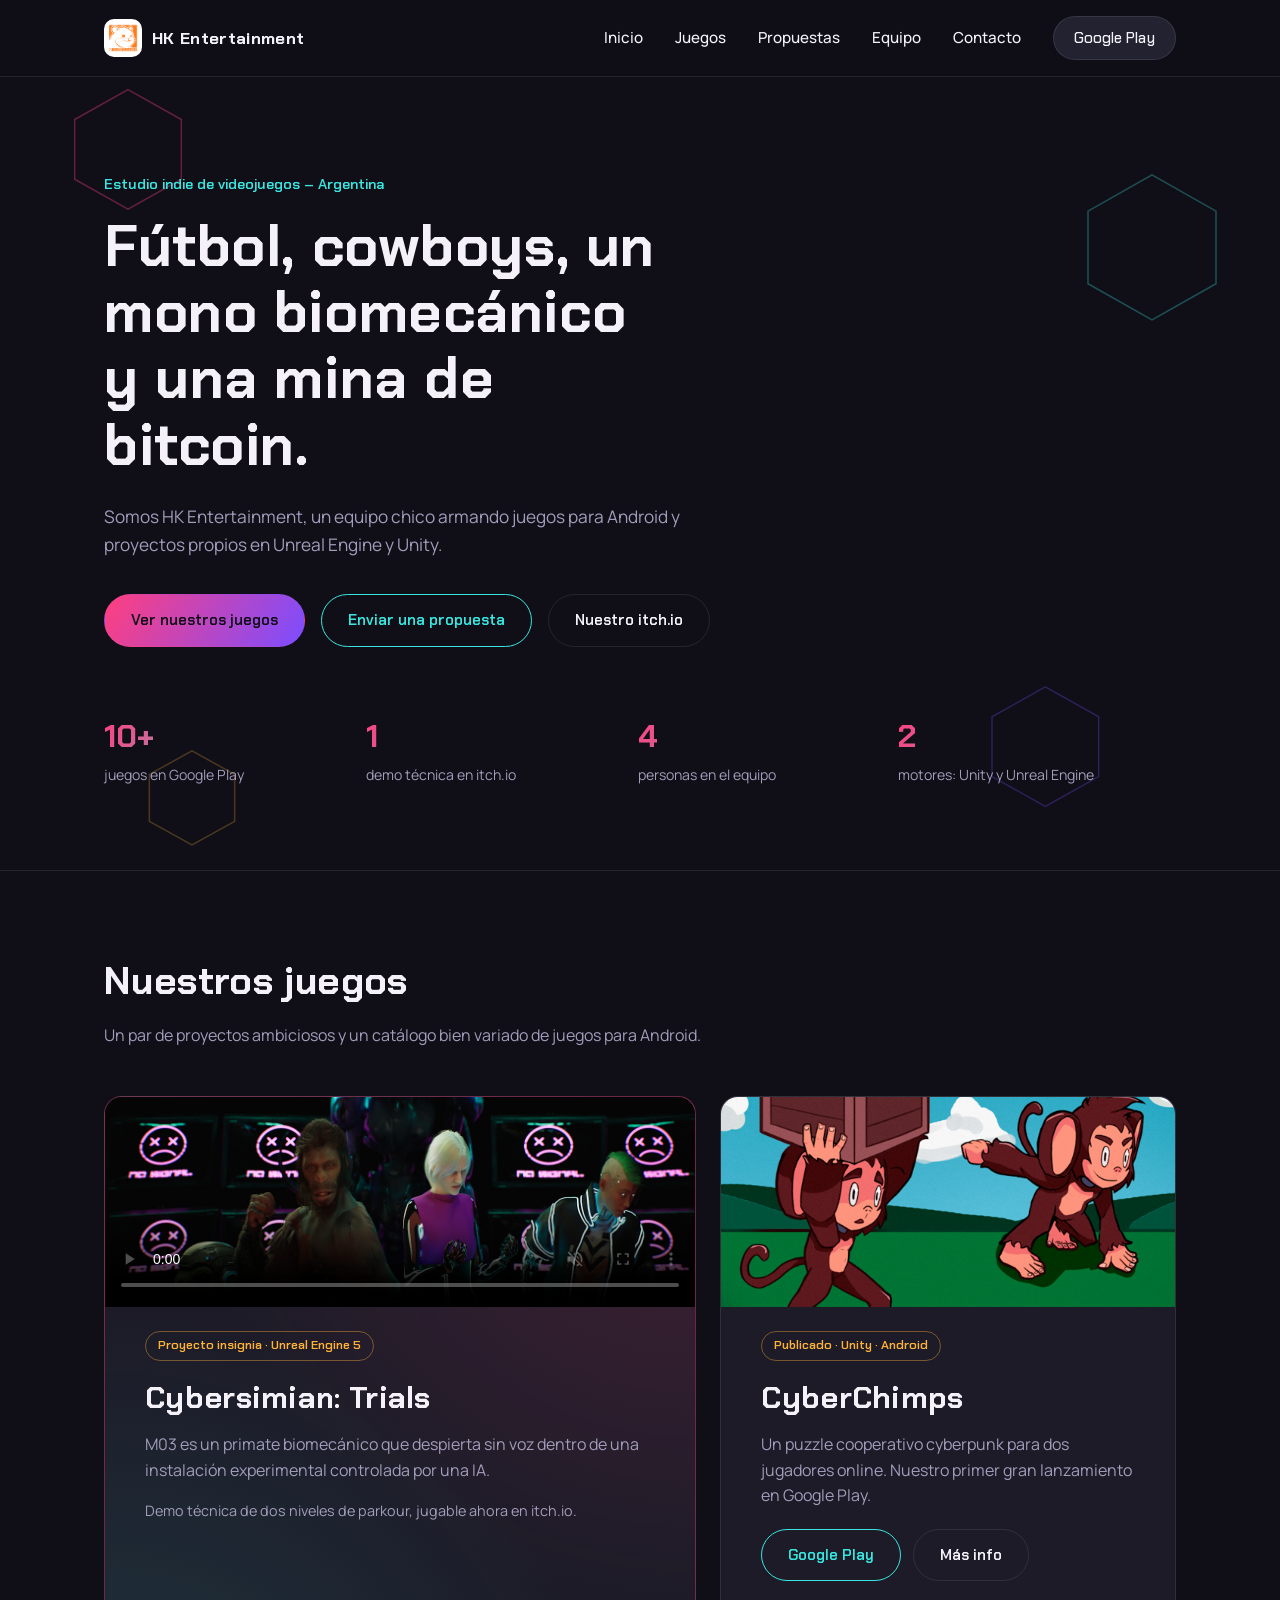
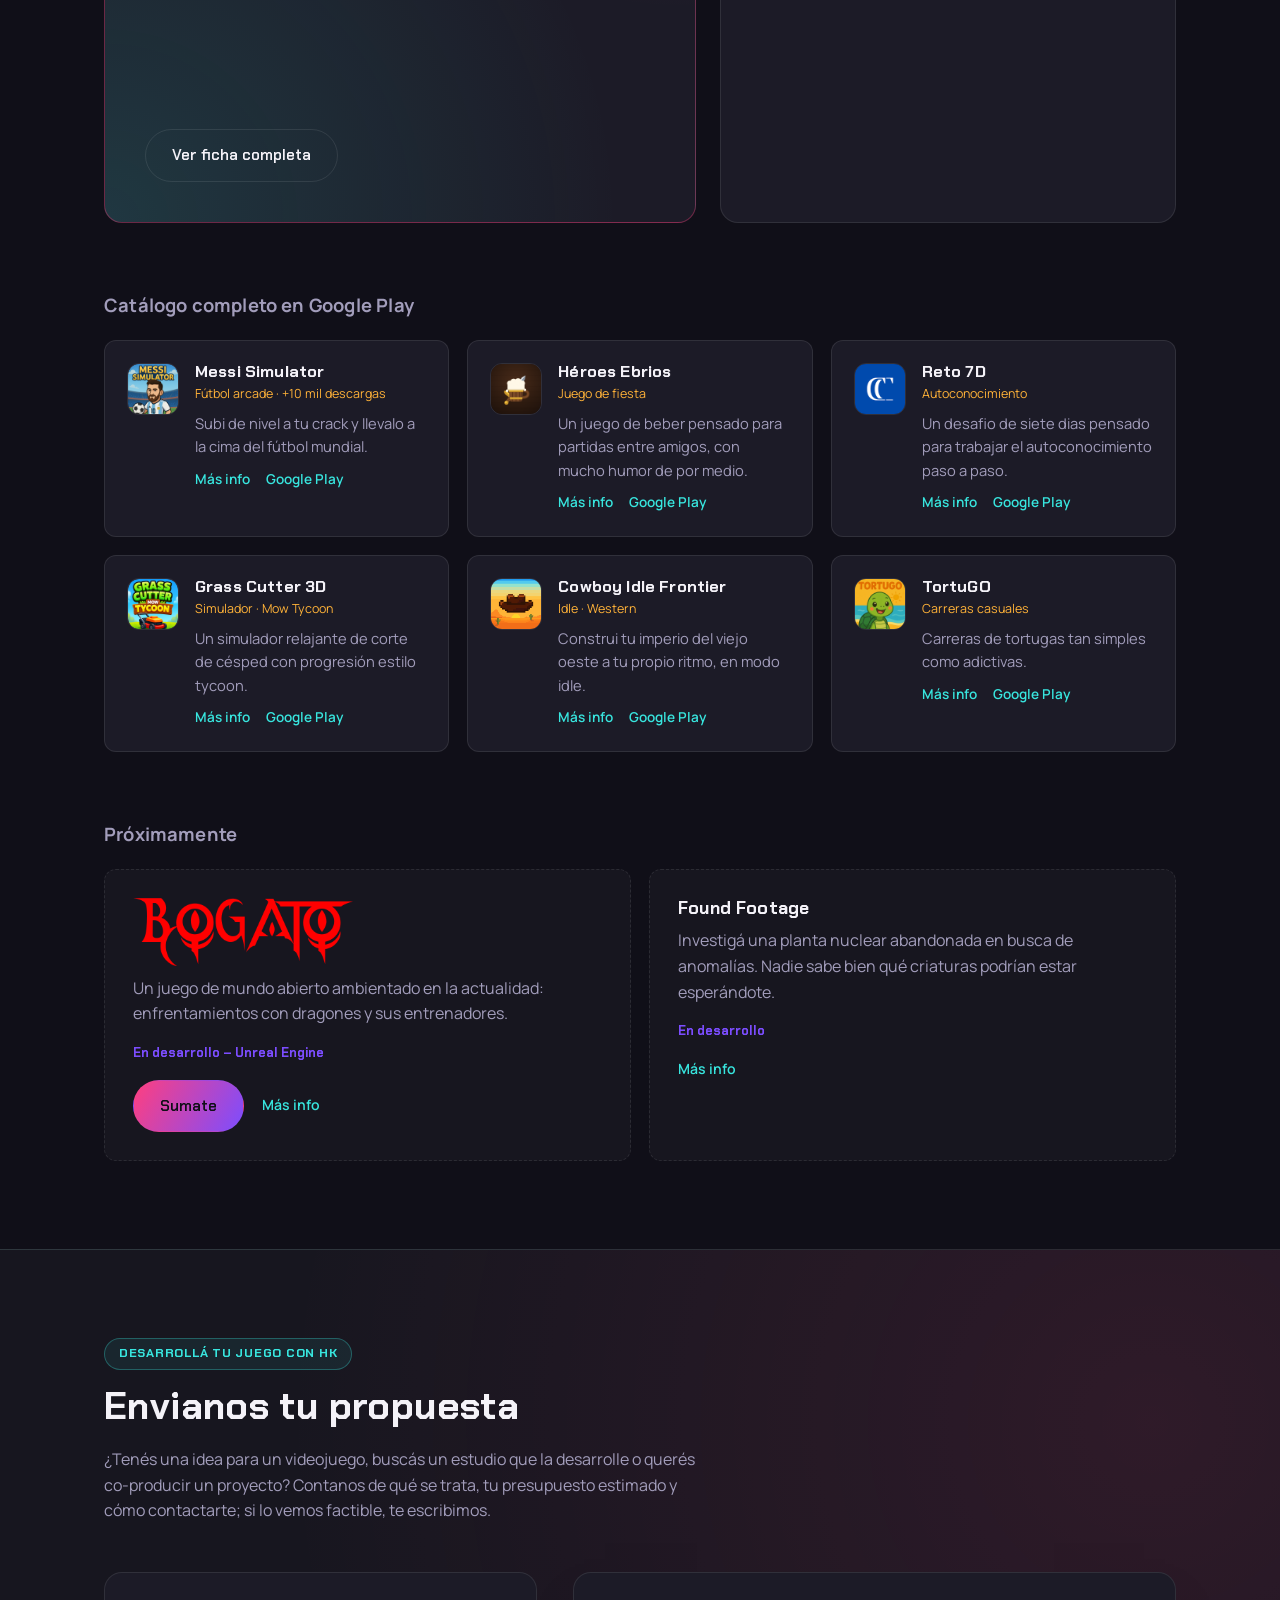
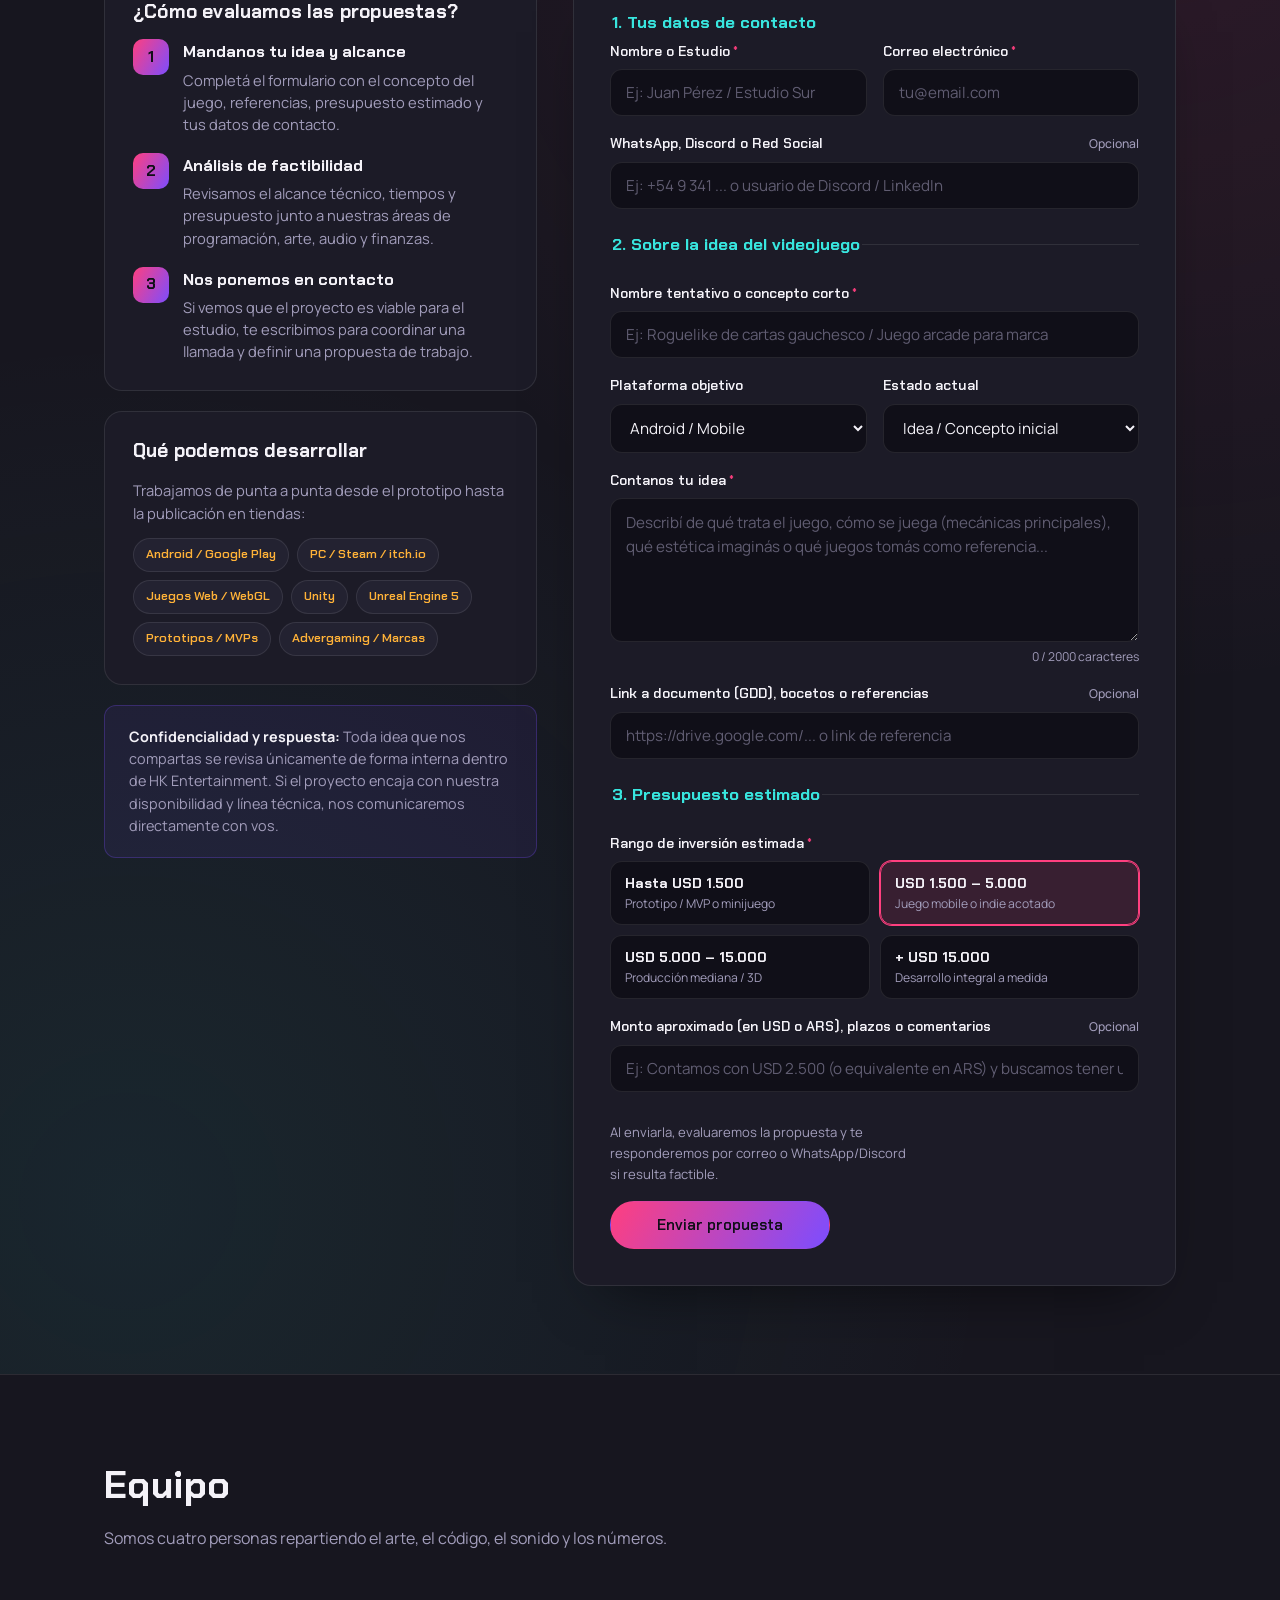
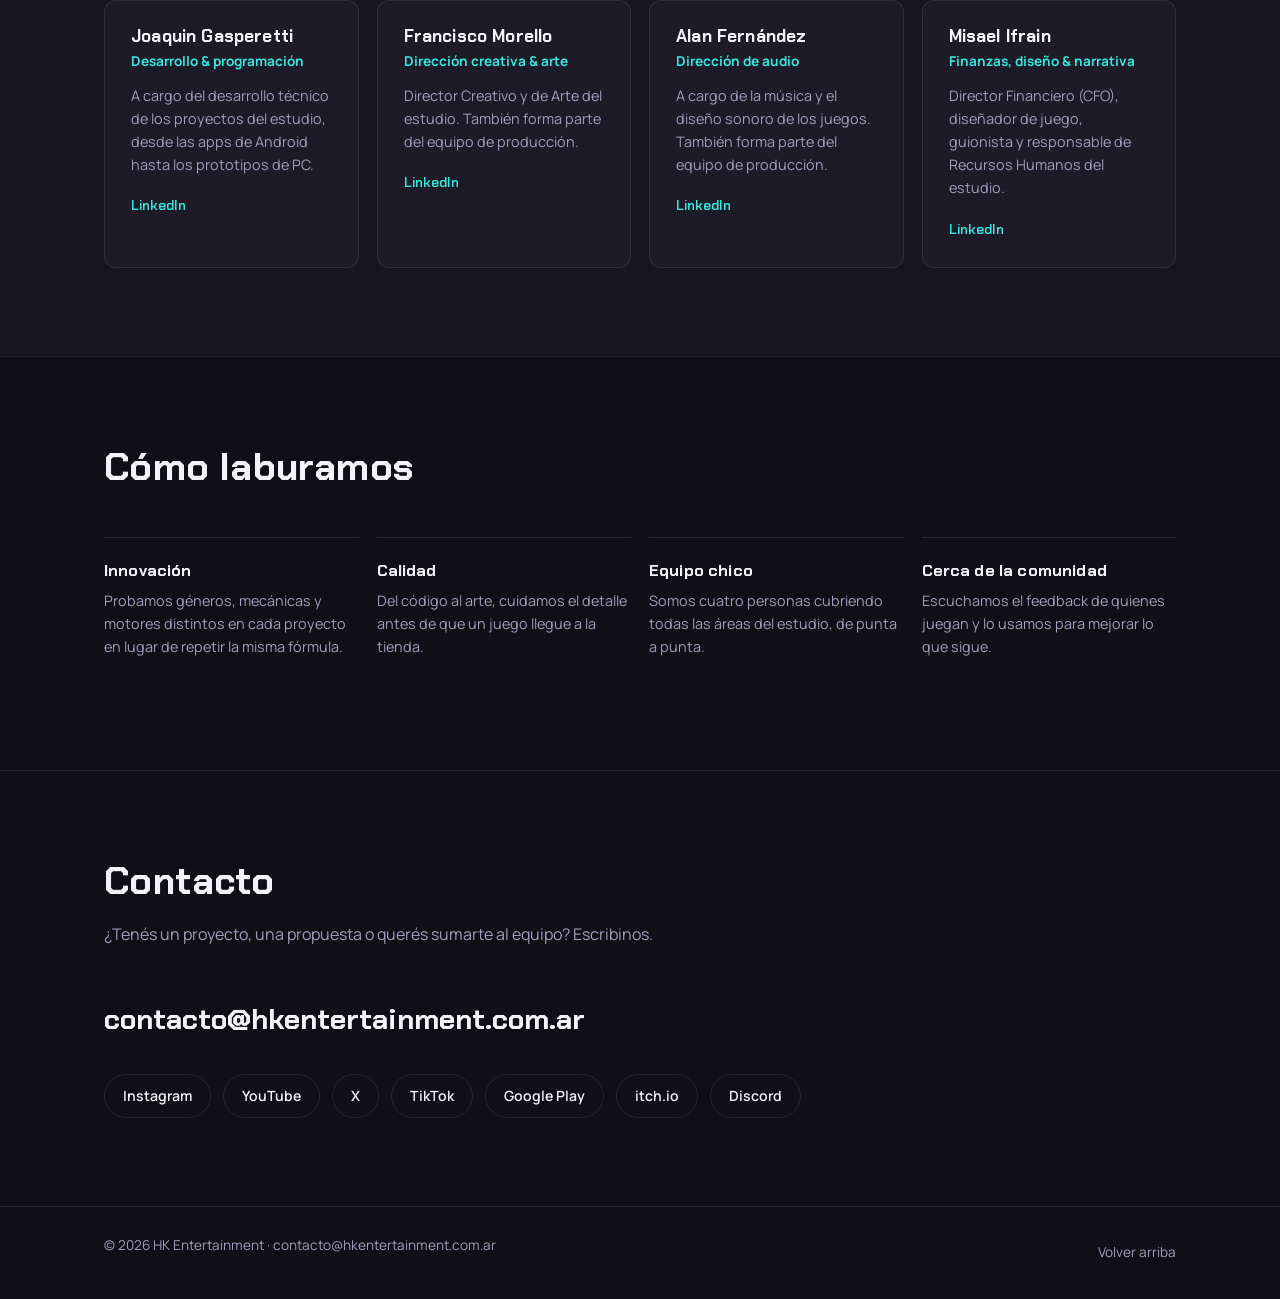
==== commit 63de5daf: "Add video game proposal submission flow Add a proposal form to the homepage and a dedicated proposal" ====
--- a/index.html
+++ b/index.html
@@ -1,368 +1,550 @@
 <!DOCTYPE html>
 <html lang="es">
 <head>
-<meta charset="UTF-8">
-<meta name="viewport" content="width=device-width, initial-scale=1">
-<title>HK Entertainment — Estudio indie de videojuegos</title>
-<meta name="description" content="HK Entertainment: estudio indie de videojuegos. Del fútbol al cyberpunk, pasando por un mono biomecánico y una mina de bitcoin.">
-<link rel="canonical" href="https://hkentertainment.com.ar/">
-<meta property="og:type" content="website">
-<meta property="og:site_name" content="HK Entertainment">
-<meta property="og:locale" content="es_AR">
-<meta property="og:title" content="HK Entertainment — Estudio indie de videojuegos">
-<meta property="og:description" content="Estudio indie de videojuegos de Argentina. Del fútbol al cyberpunk, pasando por un mono biomecánico y una mina de bitcoin.">
-<meta property="og:url" content="https://hkentertainment.com.ar/">
-<meta property="og:image" content="https://hkentertainment.com.ar/src/cybersimian.jpg">
-<meta name="twitter:card" content="summary_large_image">
-<link rel="icon" href="src/Logo HK c_hamster.png">
-<link rel="preconnect" href="https://fonts.googleapis.com">
-<link rel="preconnect" href="https://fonts.gstatic.com" crossorigin>
-<link href="https://fonts.googleapis.com/css2?family=Chakra+Petch:wght@500;600;700&family=Manrope:wght@400;500;600;700;800&display=swap" rel="stylesheet">
-<link rel="stylesheet" href="styles.css">
-<link rel="stylesheet" href="juegos-web.css">
+  <meta charset="UTF-8">
+  <meta name="viewport" content="width=device-width, initial-scale=1">
+  <title>HK Entertainment – Estudio indie de videojuegos</title>
+  <meta name="description" content="HK Entertainment: estudio indie de videojuegos. Del fútbol al cyberpunk, pasando por el misterio. Explorá nuestros juegos en desarrollo y probá las demos web.">
+  <link rel="canonical" href="https://hkentertainment.com.ar/">
+  <meta property="og:type" content="website">
+  <meta property="og:site_name" content="HK Entertainment">
+  <meta property="og:locale" content="es_AR">
+  <meta property="og:title" content="HK Entertainment – Estudio indie de videojuegos">
+  <meta property="og:description" content="Estudio indie de videojuegos de Argentina. Del fútbol al cyberpunk, pasando por el misterio. Explorá nuestros juegos y probá demos web.">
+  <meta property="og:url" content="https://hkentertainment.com.ar/">
+  <meta property="og:image" content="https://hkentertainment.com.ar/src/cybersimian.jpg">
+  <meta name="twitter:card" content="summary_large_image">
+  <link rel="icon" href="src/Logo HK c_hamster.png">
+  <link rel="preconnect" href="https://fonts.googleapis.com">
+  <link rel="preconnect" href="https://fonts.gstatic.com" crossorigin>
+  <link href="https://fonts.googleapis.com/css2?family=Chakra+Petch:wght@500;600;700&family=Manrope:wght@400;500;600;700&display=swap" rel="stylesheet">
+  <link rel="stylesheet" href="styles.css">
+  <link rel="stylesheet" href="juegos-web.css">
+  <link rel="stylesheet" href="propuestas.css">
 </head>
 <body>
 
-<a class="skip-link" href="#inicio-contenido">Saltar al contenido</a>
-
-<header class="site-header" id="top">
-  <div class="wrap header-inner">
-    <a class="logo" href="#inicio" aria-label="HK Entertainment — inicio">
-      <img class="logo-mark" src="src/Logo HK c_hamster.png" alt="" width="38" height="38">
-      <span class="logo-text">HK Entertainment</span>
-    </a>
-
-    <button class="nav-toggle" id="navToggle" aria-expanded="false" aria-controls="primaryNav" aria-label="Abrir menú de navegación">
-      <span></span><span></span><span></span>
-    </button>
-
-    <nav class="primary-nav" id="primaryNav">
-      <a href="#inicio">Inicio</a>
-      <a href="#juegos">Juegos</a>
-      <a href="#jugar" data-jugar-link hidden>Jugar</a>
-      <a href="#equipo">Equipo</a>
-      <a href="#contacto">Contacto</a>
-      <a class="nav-cta" href="https://play.google.com/store/apps/dev?id=6928241970397486127" target="_blank" rel="noopener">Google Play</a>
-    </nav>
-  </div>
-</header>
-
-<main id="inicio-contenido">
-
-  <!-- HERO -->
-  <section class="hero" id="inicio">
-    <div class="hero-bg" aria-hidden="true">
-      <svg class="hero-hexes" viewBox="0 0 1200 800" preserveAspectRatio="xMidYMid slice">
-        <polygon class="hex hex-a" points="120,40 170,68 170,124 120,152 70,124 70,68"/>
-        <polygon class="hex hex-b" points="1080,120 1140,154 1140,222 1080,256 1020,222 1020,154"/>
-        <polygon class="hex hex-c" points="980,600 1030,628 1030,684 980,712 930,684 930,628"/>
-        <polygon class="hex hex-d" points="180,660 220,682 220,726 180,748 140,726 140,682"/>
-      </svg>
+  <a class="skip-link" href="#inicio-contenido">Saltar al contenido</a>
+
+  <header class="site-header" id="top">
+    <div class="wrap header-inner">
+      <a class="logo" href="#inicio" aria-label="HK Entertainment – inicio">
+        <img class="logo-mark" src="src/Logo HK c_hamster.png" alt="" width="38" height="38">
+        <span class="logo-text">HK Entertainment</span>
+      </a>
+
+      <button class="nav-toggle" id="navToggle" aria-expanded="false" aria-controls="primaryNav" aria-label="Abrir menú">
+        <span></span><span></span><span></span>
+      </button>
+
+      <nav class="primary-nav" id="primaryNav">
+        <a href="#inicio">Inicio</a>
+        <a href="#juegos">Juegos</a>
+        <a href="#jugar" data-jugar-link hidden>Jugar</a>
+        <a href="#propuestas">Propuestas</a>
+        <a href="#equipo">Equipo</a>
+        <a href="#contacto">Contacto</a>
+        <a class="nav-cta" href="https://play.google.com/store/apps/dev?id=6928241970397486127" target="_blank" rel="noopener">Google Play</a>
+      </nav>
     </div>
-
-    <div class="wrap hero-inner">
-      <p class="hero-kicker">Estudio indie de videojuegos — Argentina</p>
-      <h1 class="hero-title">
-        Fútbol, cowboys, un mono biomecánico y una mina de bitcoin.
-      </h1>
-      <p class="hero-sub">
-        Somos HK Entertainment, un equipo chico armando juegos para Android y proyectos propios en Unreal Engine y Unity. Nos gusta mezclar géneros que no deberían llevarse bien entre sí, y hacer que funcionen.
-      </p>
-      <div class="hero-actions">
-        <a class="btn btn-primary" href="#juegos">Ver nuestros juegos</a>
-        <a class="btn btn-ghost" href="https://hkentertainment.itch.io/" target="_blank" rel="noopener">Nuestro itch.io</a>
-      </div>
-
-      <dl class="hero-stats">
-        <div><dt>10</dt><dd>juegos en Google Play</dd></div>
-        <div><dt>1</dt><dd>demo técnica en itch.io</dd></div>
-        <div><dt>4</dt><dd>personas en el equipo</dd></div>
-        <div><dt>2</dt><dd>motores: Unity y Unreal Engine</dd></div>
-      </dl>
+  </header>
+
+  <main id="inicio-contenido">
+
+    <!-- HERO -->
+    <section class="hero" id="inicio">
+      <div class="hero-bg" aria-hidden="true">
+        <svg class="hero-hexes" viewBox="0 0 1200 800" preserveAspectRatio="xMidYMid slice">
+          <polygon class="hex hex-a" points="120,40 170,68 170,124 120,152 70,124 70,68"/>
+          <polygon class="hex hex-b" points="1080,120 1140,154 1140,222 1080,256 1020,222 1020,154"/>
+          <polygon class="hex hex-c" points="980,600 1030,628 1030,684 980,712 930,684 930,628"/>
+          <polygon class="hex hex-d" points="180,660 220,682 220,726 180,748 140,726 140,682"/>
+        </svg>
+      </div>
+
+      <div class="wrap hero-inner">
+        <p class="hero-kicker">Estudio indie de videojuegos – Argentina</p>
+        <h1 class="hero-title">
+          Fútbol, cowboys, un mono biomecánico y una mina de bitcoin.
+        </h1>
+        <p class="hero-sub">
+          Somos HK Entertainment, un equipo chico armando juegos para Android y proyectos propios en Unreal Engine y Unity.
+        </p>
+        <div class="hero-actions">
+          <a class="btn btn-primary" href="#juegos">Ver nuestros juegos</a>
+          <a class="btn btn-outline" href="#propuestas">Enviar una propuesta</a>
+          <a class="btn btn-ghost" href="https://hkentertainment.itch.io/" target="_blank" rel="noopener">Nuestro itch.io</a>
+        </div>
+
+        <dl class="hero-stats">
+          <div><dt>10+</dt><dd>juegos en Google Play</dd></div>
+          <div><dt>1</dt><dd>demo técnica en itch.io</dd></div>
+          <div><dt>4</dt><dd>personas en el equipo</dd></div>
+          <div><dt>2</dt><dd>motores: Unity y Unreal Engine</dd></div>
+        </dl>
+      </div>
+    </section>
+
+    <!-- JUEGOS -->
+    <section class="section" id="juegos">
+      <div class="wrap">
+
+        <div class="section-head">
+          <h2>Nuestros juegos</h2>
+          <p>Un par de proyectos ambiciosos y un catálogo bien variado de juegos para Android.</p>
+        </div>
+
+        <!-- Destacados -->
+        <div class="featured-grid">
+
+          <article class="feature-panel feature-panel--flagship" data-glitch="CYBERSIMIAN: TRIALS">
+            <video class="feature-cover" src="src/Game.mp4" poster="src/cybersimian.jpg" autoplay muted loop playsinline></video>
+            <div class="feature-panel-tag">Proyecto insignia · Unreal Engine 5</div>
+            <h3 class="glitch-title" data-text="Cybersimian: Trials">Cybersimian: Trials</h3>
+            <p>
+              M03 es un primate biomecánico que despierta sin voz dentro de una instalación experimental controlada por una IA.
+            </p>
+            <p class="feature-meta">Demo técnica de dos niveles de parkour, jugable ahora en itch.io.</p>
+            <div class="itch-embed">
+              <iframe frameborder="0" src="https://itch.io/embed/3628286?bg_color=1c1b27&amp;fg_color=f4f2f8&amp;link_color=8950d6&amp;border_color=322749" width="552" height="167"><a href="https://hkentertainment.itch.io/cybersimian-trials">Cybersimian: Trials by HK Entertainment</a></iframe>
+            </div>
+            <div class="feature-actions">
+              <a class="btn btn-ghost" href="catalogo/cybersimian-trials/">Ver ficha completa</a>
+            </div>
+          </article>
+
+          <article class="feature-panel" data-glitch="CYBERCHIMPS">
+            <img class="feature-cover" src="src/cyberchimps.jpg" alt="Arte de CyberChimps" loading="lazy">
+            <div class="feature-panel-tag">Publicado · Unity · Android</div>
+            <h3 class="glitch-title" data-text="CyberChimps">CyberChimps</h3>
+            <p>
+              Un puzzle cooperativo cyberpunk para dos jugadores online. Nuestro primer gran lanzamiento en Google Play.
+            </p>
+            <div class="feature-actions">
+              <a class="btn btn-outline" href="https://play.google.com/store/apps/details?id=com.HKemtrentainment.CyberChimps" target="_blank" rel="noopener">Google Play</a>
+              <a class="btn btn-ghost" href="catalogo/cyberchimps/">Más info</a>
+            </div>
+          </article>
+
+        </div>
+
+        <!-- Catálogo -->
+        <div class="catalog-head">
+          <h3>Catálogo completo en Google Play</h3>
+        </div>
+
+        <ul class="catalog-grid">
+
+          <li class="game-card">
+            <img class="game-icon" src="src/messi-simulator.png" alt="" loading="lazy">
+            <div>
+              <h4>Messi Simulator</h4>
+              <p class="game-genre">Fútbol arcade · +10 mil descargas</p>
+              <p>Subi de nivel a tu crack y llevalo a la cima del fútbol mundial.</p>
+              <div class="game-links">
+                <a href="catalogo/messi-simulator/">Más info</a>
+                <a href="https://play.google.com/store/apps/details?id=com.HKemtrentainment.MessiSimulator" target="_blank" rel="noopener">Google Play</a>
+              </div>
+            </div>
+          </li>
+
+          <li class="game-card">
+            <img class="game-icon" src="src/heroes-ebrios.png" alt="" loading="lazy">
+            <div>
+              <h4>Héroes Ebrios</h4>
+              <p class="game-genre">Juego de fiesta</p>
+              <p>Un juego de beber pensado para partidas entre amigos, con mucho humor de por medio.</p>
+              <div class="game-links">
+                <a href="catalogo/heroes-ebrios/">Más info</a>
+                <a href="https://play.google.com/store/apps/details?id=com.HKemtrentainment.heroesebrios" target="_blank" rel="noopener">Google Play</a>
+              </div>
+            </div>
+          </li>
+
+          <li class="game-card">
+            <img class="game-icon" src="src/reto-7d.png" alt="" loading="lazy">
+            <div>
+              <h4>Reto 7D</h4>
+              <p class="game-genre">Autoconocimiento</p>
+              <p>Un desafio de siete dias pensado para trabajar el autoconocimiento paso a paso.</p>
+              <div class="game-links">
+                <a href="catalogo/reto-7d/">Más info</a>
+                <a href="https://play.google.com/store/apps/details?id=com.HKemtrentainment.retocoach" target="_blank" rel="noopener">Google Play</a>
+              </div>
+            </div>
+          </li>
+
+          <li class="game-card">
+            <img class="game-icon" src="src/grass-cutter.png" alt="" loading="lazy">
+            <div>
+              <h4>Grass Cutter 3D</h4>
+              <p class="game-genre">Simulador · Mow Tycoon</p>
+              <p>Un simulador relajante de corte de césped con progresión estilo tycoon.</p>
+              <div class="game-links">
+                <a href="catalogo/grass-cutter-3d/">Más info</a>
+                <a href="https://play.google.com/store/apps/details?id=com.HKemtrentainment.Pasto" target="_blank" rel="noopener">Google Play</a>
+              </div>
+            </div>
+          </li>
+
+          <li class="game-card">
+            <img class="game-icon" src="src/cowboy-idle.png" alt="" loading="lazy">
+            <div>
+              <h4>Cowboy Idle Frontier</h4>
+              <p class="game-genre">Idle · Western</p>
+              <p>Construi tu imperio del viejo oeste a tu propio ritmo, en modo idle.</p>
+              <div class="game-links">
+                <a href="catalogo/cowboy-idle-frontier/">Más info</a>
+                <a href="https://play.google.com/store/apps/details?id=com.HKentertainment.CowboyIdleFrontier" target="_blank" rel="noopener">Google Play</a>
+              </div>
+            </div>
+          </li>
+
+          <li class="game-card">
+            <img class="game-icon" src="src/tortugo.png" alt="" loading="lazy">
+            <div>
+              <h4>TortuGO</h4>
+              <p class="game-genre">Carreras casuales</p>
+              <p>Carreras de tortugas tan simples como adictivas.</p>
+              <div class="game-links">
+                <a href="catalogo/tortugo/">Más info</a>
+                <a href="https://play.google.com/store/apps/details?id=com.HKemtrentainment.TortuGO" target="_blank" rel="noopener">Google Play</a>
+              </div>
+            </div>
+          </li>
+
+        </ul>
+
+        <!-- Próximamente -->
+        <div class="upcoming">
+          <div class="catalog-head">
+            <h3>Próximamente</h3>
+          </div>
+          <div class="upcoming-grid">
+            <article class="upcoming-card">
+              <h4><img class="upcoming-logo" src="src/BogatoLogo.png" width="312" height="96" alt="Bogato" loading="lazy"></h4>
+              <p>
+                Un juego de mundo abierto ambientado en la actualidad: enfrentamientos con dragones y sus entrenadores.
+              </p>
+              <p class="upcoming-status">En desarrollo – Unreal Engine</p>
+              <div class="upcoming-actions">
+                <a class="btn btn-primary" href="https://discord.gg/WAVmpsfwn9" target="_blank" rel="noopener">Sumate</a>
+                <a href="catalogo/bogato/">Más info</a>
+              </div>
+            </article>
+            <article class="upcoming-card">
+              <h4>Found Footage</h4>
+              <p>
+                Investigá una planta nuclear abandonada en busca de anomalías. Nadie sabe bien qué criaturas podrían estar esperándote.
+              </p>
+              <p class="upcoming-status">En desarrollo</p>
+              <div class="upcoming-actions">
+                <a href="catalogo/found-footage/">Más info</a>
+              </div>
+            </article>
+          </div>
+
+        </div>
+      </div>
+    </section>
+
+    <!-- JUGAR EN EL NAVEGADOR -->
+    <section class="section section--alt" id="jugar" hidden>
+      <div class="wrap">
+        <div class="section-head">
+          <h2>Jugá en el navegador</h2>
+          <p>Juegos de nuestro equipo que se juegan directamente acá, sin descargar nada.</p>
+        </div>
+
+        <div class="play-tabs" id="playTabs" role="tablist" aria-label="Juegos disponibles en el navegador"></div>
+
+        <div class="play-stage" id="playStage" role="tabpanel">
+          <div class="play-viewport" id="playViewport"></div>
+          <div class="play-info" id="playInfo"></div>
+        </div>
+
+        <noscript><p>Para jugar desde la página necesitás activar JavaScript.</p></noscript>
+      </div>
+    </section>
+
+    <!-- PROPUESTAS DE VIDEOJUEGOS -->
+    <section class="section section--proposals" id="propuestas">
+      <div class="wrap">
+        <div class="section-head">
+          <span class="proposal-kicker">Desarrollá tu juego con HK</span>
+          <h2>Envianos tu propuesta</h2>
+          <p>¿Tenés una idea para un videojuego, buscás un estudio que la desarrolle o querés co-producir un proyecto? Contanos de qué se trata, tu presupuesto estimado y cómo contactarte; si lo vemos factible, te escribimos.</p>
+        </div>
+
+        <div class="proposal-layout">
+          <!-- Información lateral -->
+          <aside class="proposal-info">
+            <div class="proposal-panel">
+              <h3>¿Cómo evaluamos las propuestas?</h3>
+              <ol class="proposal-steps">
+                <li>
+                  <span class="proposal-step-num">1</span>
+                  <div>
+                    <strong>Mandanos tu idea y alcance</strong>
+                    <p>Completá el formulario con el concepto del juego, referencias, presupuesto estimado y tus datos de contacto.</p>
+                  </div>
+                </li>
+                <li>
+                  <span class="proposal-step-num">2</span>
+                  <div>
+                    <strong>Análisis de factibilidad</strong>
+                    <p>Revisamos el alcance técnico, tiempos y presupuesto junto a nuestras áreas de programación, arte, audio y finanzas.</p>
+                  </div>
+                </li>
+                <li>
+                  <span class="proposal-step-num">3</span>
+                  <div>
+                    <strong>Nos ponemos en contacto</strong>
+                    <p>Si vemos que el proyecto es viable para el estudio, te escribimos para coordinar una llamada y definir una propuesta de trabajo.</p>
+                  </div>
+                </li>
+              </ol>
+            </div>
+
+            <div class="proposal-panel">
+              <h3>Qué podemos desarrollar</h3>
+              <p style="margin: 0; color: var(--text-dim); font-size: 0.92rem;">Trabajamos de punta a punta desde el prototipo hasta la publicación en tiendas:</p>
+              <div class="proposal-scopes">
+                <span class="proposal-scope-tag">Android / Google Play</span>
+                <span class="proposal-scope-tag">PC / Steam / itch.io</span>
+                <span class="proposal-scope-tag">Juegos Web / WebGL</span>
+                <span class="proposal-scope-tag">Unity</span>
+                <span class="proposal-scope-tag">Unreal Engine 5</span>
+                <span class="proposal-scope-tag">Prototipos / MVPs</span>
+                <span class="proposal-scope-tag">Advergaming / Marcas</span>
+              </div>
+            </div>
+
+            <div class="proposal-note-box">
+              <strong>Confidencialidad y respuesta:</strong> Toda idea que nos compartas se revisa únicamente de forma interna dentro de HK Entertainment. Si el proyecto encaja con nuestra disponibilidad y línea técnica, nos comunicaremos directamente con vos.
+            </div>
+          </aside>
+
+          <!-- Formulario de propuestas -->
+          <div class="proposal-card">
+            <form class="proposal-form" id="formPropuesta" data-formspree="" novalidate>
+
+              <!-- 1. Datos de contacto -->
+              <fieldset class="proposal-fieldset">
+                <legend class="proposal-legend">1. Tus datos de contacto</legend>
+                <div class="proposal-row">
+                  <div class="proposal-field">
+                    <label for="propNombre"><span>Nombre o Estudio<span class="proposal-req">*</span></span></label>
+                    <input type="text" id="propNombre" name="nombre" placeholder="Ej: Juan Pérez / Estudio Sur" required autocomplete="name">
+                  </div>
+                  <div class="proposal-field">
+                    <label for="propEmail"><span>Correo electrónico<span class="proposal-req">*</span></span></label>
+                    <input type="email" id="propEmail" name="email" placeholder="tu@email.com" required autocomplete="email">
+                  </div>
+                </div>
+
+                <div class="proposal-field">
+                  <label for="propContactoAlt">
+                    <span>WhatsApp, Discord o Red Social</span>
+                    <span class="proposal-opt">Opcional</span>
+                  </label>
+                  <input type="text" id="propContactoAlt" name="contacto_alt" placeholder="Ej: +54 9 341 ... o usuario de Discord / LinkedIn">
+                </div>
+              </fieldset>
+
+              <!-- 2. Sobre la idea -->
+              <fieldset class="proposal-fieldset">
+                <legend class="proposal-legend">2. Sobre la idea del videojuego</legend>
+                <div class="proposal-field">
+                  <label for="propTitulo"><span>Nombre tentativo o concepto corto<span class="proposal-req">*</span></span></label>
+                  <input type="text" id="propTitulo" name="titulo" placeholder="Ej: Roguelike de cartas gauchesco / Juego arcade para marca" required>
+                </div>
+
+                <div class="proposal-row">
+                  <div class="proposal-field">
+                    <label for="propPlataforma"><span>Plataforma objetivo</span></label>
+                    <select id="propPlataforma" name="plataforma">
+                      <option value="Android / Mobile">Android / Mobile</option>
+                      <option value="PC (Steam / itch.io)">PC (Steam / itch.io)</option>
+                      <option value="Web / Navegador (WebGL)">Web / Navegador (WebGL)</option>
+                      <option value="Multiplataforma (PC + Mobile)">Multiplataforma (PC + Mobile)</option>
+                      <option value="A definir con el estudio">A definir con el estudio</option>
+                    </select>
+                  </div>
+
+                  <div class="proposal-field">
+                    <label for="propEstado"><span>Estado actual</span></label>
+                    <select id="propEstado" name="estado">
+                      <option value="Idea / Concepto inicial">Idea / Concepto inicial</option>
+                      <option value="GDD / Diseño documentado">GDD / Diseño documentado</option>
+                      <option value="Prototipo o avance previo">Prototipo o avance previo</option>
+                      <option value="Proyecto para marca / empresa">Proyecto para marca / empresa</option>
+                    </select>
+                  </div>
+                </div>
+
+                <div class="proposal-field">
+                  <label for="propIdea"><span>Contanos tu idea<span class="proposal-req">*</span></span></label>
+                  <textarea id="propIdea" name="idea" rows="5" maxlength="2000" placeholder="Describí de qué trata el juego, cómo se juega (mecánicas principales), qué estética imaginás o qué juegos tomás como referencia..." required></textarea>
+                  <div class="proposal-char-count" id="propIdeaCount">0 / 2000 caracteres</div>
+                </div>
+
+                <div class="proposal-field">
+                  <label for="propLink">
+                    <span>Link a documento (GDD), bocetos o referencias</span>
+                    <span class="proposal-opt">Opcional</span>
+                  </label>
+                  <input type="url" id="propLink" name="link" placeholder="https://drive.google.com/... o link de referencia">
+                </div>
+              </fieldset>
+
+              <!-- 3. Presupuesto -->
+              <fieldset class="proposal-fieldset">
+                <legend class="proposal-legend">3. Presupuesto estimado</legend>
+                <div class="proposal-field">
+                  <label><span>Rango de inversión estimada<span class="proposal-req">*</span></span></label>
+                  <input type="hidden" id="propPresupuestoRango" name="presupuesto_rango" value="USD 1.500 – USD 5.000 (Juego indie / Mobile)">
+                  <div class="budget-pills" role="group" aria-label="Rango de presupuesto estimado">
+                    <button type="button" class="budget-pill" data-budget="Menos de USD 1.500 (Prototipo / MVP casual)" aria-pressed="false">
+                      <strong>Hasta USD 1.500</strong>
+                      <span>Prototipo / MVP o minijuego</span>
+                    </button>
+                    <button type="button" class="budget-pill is-selected" data-budget="USD 1.500 – USD 5.000 (Juego indie / Mobile)" aria-pressed="true">
+                      <strong>USD 1.500 – 5.000</strong>
+                      <span>Juego mobile o indie acotado</span>
+                    </button>
+                    <button type="button" class="budget-pill" data-budget="USD 5.000 – USD 15.000 (Proyecto mediano PC / 3D)" aria-pressed="false">
+                      <strong>USD 5.000 – 15.000</strong>
+                      <span>Producción mediana / 3D</span>
+                    </button>
+                    <button type="button" class="budget-pill" data-budget="Más de USD 15.000 (Producción completa)" aria-pressed="false">
+                      <strong>+ USD 15.000</strong>
+                      <span>Desarrollo integral a medida</span>
+                    </button>
+                  </div>
+                </div>
+
+                <div class="proposal-field">
+                  <label for="propPresupuestoDetalle">
+                    <span>Monto aproximado (en USD o ARS), plazos o comentarios</span>
+                    <span class="proposal-opt">Opcional</span>
+                  </label>
+                  <input type="text" id="propPresupuestoDetalle" name="presupuesto_detalle" placeholder="Ej: Contamos con USD 2.500 (o equivalente en ARS) y buscamos tener una primera versión en 3 meses">
+                </div>
+              </fieldset>
+
+              <div class="proposal-submit-row">
+                <p class="proposal-privacy">Al enviarla, evaluaremos la propuesta y te responderemos por correo o WhatsApp/Discord si resulta factible.</p>
+                <button type="submit" class="btn btn-primary proposal-submit-btn" id="propSubmitBtn">Enviar propuesta</button>
+              </div>
+
+              <div class="proposal-feedback" id="propFeedback" hidden aria-live="polite"></div>
+            </form>
+          </div>
+        </div>
+      </div>
+    </section>
+
+    <!-- EQUIPO -->
+    <section class="section section--alt" id="equipo">
+      <div class="wrap">
+        <div class="section-head">
+          <h2>Equipo</h2>
+          <p>Somos cuatro personas repartiendo el arte, el código, el sonido y los números.</p>
+        </div>
+
+        <ul class="team-grid">
+          <li class="team-card">
+            <h3>Joaquin Gasperetti</h3>
+            <p class="team-role">Desarrollo &amp; programación</p>
+            <p>A cargo del desarrollo técnico de los proyectos del estudio, desde las apps de Android hasta los prototipos de PC.</p>
+            <a class="team-link" href="https://www.linkedin.com/in/joaquin-gasperetti-67b109260/" target="_blank" rel="noopener">LinkedIn</a>
+          </li>
+          <li class="team-card">
+            <h3>Francisco Morello</h3>
+            <p class="team-role">Dirección creativa &amp; arte</p>
+            <p>Director Creativo y de Arte del estudio. También forma parte del equipo de producción.</p>
+            <a class="team-link" href="https://www.linkedin.com/in/francisco-morello-2b48a3328/" target="_blank" rel="noopener">LinkedIn</a>
+          </li>
+          <li class="team-card">
+            <h3>Alan Fernández</h3>
+            <p class="team-role">Dirección de audio</p>
+            <p>A cargo de la música y el diseño sonoro de los juegos. También forma parte del equipo de producción.</p>
+            <a class="team-link" href="https://www.linkedin.com/in/alan-fernandez1993/" target="_blank" rel="noopener">LinkedIn</a>
+          </li>
+          <li class="team-card">
+            <h3>Misael Ifrain</h3>
+            <p class="team-role">Finanzas, diseño &amp; narrativa</p>
+            <p>Director Financiero (CFO), diseñador de juego, guionista y responsable de Recursos Humanos del estudio.</p>
+            <a class="team-link" href="https://www.linkedin.com/in/misael-ifrain-2b2416217/" target="_blank" rel="noopener">LinkedIn</a>
+          </li>
+        </ul>
+      </div>
+    </section>
+
+    <!-- CÓMO LABURAMOS -->
+    <section class="section">
+      <div class="wrap">
+        <div class="section-head">
+          <h2>Cómo laburamos</h2>
+        </div>
+        <ul class="values-grid">
+          <li>
+            <h3>Innovación</h3>
+            <p>Probamos géneros, mecánicas y motores distintos en cada proyecto en lugar de repetir la misma fórmula.</p>
+          </li>
+          <li>
+            <h3>Calidad</h3>
+            <p>Del código al arte, cuidamos el detalle antes de que un juego llegue a la tienda.</p>
+          </li>
+          <li>
+            <h3>Equipo chico</h3>
+            <p>Somos cuatro personas cubriendo todas las áreas del estudio, de punta a punta.</p>
+          </li>
+          <li>
+            <h3>Cerca de la comunidad</h3>
+            <p>Escuchamos el feedback de quienes juegan y lo usamos para mejorar lo que sigue.</p>
+          </li>
+        </ul>
+      </div>
+    </section>
+
+    <!-- CONTACTO -->
+    <section class="section section--contact" id="contacto">
+      <div class="wrap">
+        <div class="section-head">
+          <h2>Contacto</h2>
+          <p>¿Tenés un proyecto, una propuesta o querés sumarte al equipo? Escribinos.</p>
+        </div>
+
+        <div class="contact-grid">
+          <a class="contact-email" href="mailto:contacto@hkentertainment.com.ar">contacto@hkentertainment.com.ar</a>
+
+          <ul class="social-list">
+            <li><a href="https://www.instagram.com/_hkentertainment/" target="_blank" rel="noopener">Instagram</a></li>
+            <li><a href="https://www.youtube.com/@hkentertainment8231" target="_blank" rel="noopener">YouTube</a></li>
+            <li><a href="https://x.com/EntretainmentHk" target="_blank" rel="noopener">X</a></li>
+            <li><a href="https://www.tiktok.com/@hkentertainment7?lang=es" target="_blank" rel="noopener">TikTok</a></li>
+            <li><a href="https://play.google.com/store/apps/dev?id=6928241970397486127" target="_blank" rel="noopener">Google Play</a></li>
+            <li><a href="https://hkentertainment.itch.io/" target="_blank" rel="noopener">itch.io</a></li>
+            <li><a href="https://discord.gg/WAVmpsfwn9" target="_blank" rel="noopener">Discord</a></li>
+          </ul>
+        </div>
+      </div>
+    </section>
+
+  </main>
+
+  <footer class="site-footer">
+    <div class="wrap footer-inner">
+      <p>&copy; <span id="year"></span> HK Entertainment · <a href="mailto:contacto@hkentertainment.com.ar">contacto@hkentertainment.com.ar</a></p>
+      <a href="#top">Volver arriba</a>
     </div>
-  </section>
-
-  <!-- JUEGOS -->
-  <section class="section" id="juegos">
-    <div class="wrap">
-
-      <div class="section-head">
-        <h2>Nuestros juegos</h2>
-        <p>Un par de proyectos ambiciosos y un catálogo bien variado de juegos para Android.</p>
-      </div>
-
-      <!-- Destacados -->
-      <div class="featured-grid">
-
-        <article class="feature-panel feature-panel--flagship" data-glitch="CYBERSIMIAN: TRIALS">
-          <video class="feature-cover" src="src/Game.mp4" poster="src/cybersimian.jpg" autoplay muted loop playsinline preload="metadata" aria-label="Fragmento de juego de Cybersimian: Trials: M03 haciendo parkour"></video>
-          <div class="feature-panel-tag">Proyecto insignia · Unreal Engine 5</div>
-          <h3 class="glitch-title" data-text="Cybersimian: Trials">Cybersimian: Trials</h3>
-          <p>
-            M03 es un primate biomecánico que despierta sin voz dentro de una instalación experimental controlada por AR-IA, una inteligencia artificial tan filosa como sarcástica. Cybersimian: Trials es nuestro proyecto más ambicioso hasta ahora: parkour, estética cyberpunk y un humor negro que rompe la cuarta pared, con guiños a Mirror's Edge, Portal y Cyberpunk 2077.
-          </p>
-          <p class="feature-meta">Demo técnica de dos niveles de parkour, jugable ahora en itch.io.</p>
-          <div class="itch-embed">
-            <iframe frameborder="0" src="https://itch.io/embed/3628286?bg_color=1c1b27&amp;fg_color=f4f2f8&amp;link_color=38e6df&amp;border_color=ff3f7f" width="552" height="167" title="Cybersimian: Trials en itch.io" loading="lazy"><a href="https://hkentertainment.itch.io/cybersimiantrials">Cybersimian:Trials DEMO by HKentertainment</a></iframe>
-          </div>
-          <div class="feature-actions">
-            <a class="btn btn-ghost" href="catalogo/cybersimian-trials/">Ver ficha completa</a>
-          </div>
-        </article>
-
-        <article class="feature-panel" data-glitch="CYBERCHIMPS">
-          <img class="feature-cover" src="src/cyberchimps.jpg" alt="Arte de CyberChimps" loading="lazy">
-          <div class="feature-panel-tag">Publicado · Unity · Android</div>
-          <h3 class="glitch-title" data-text="CyberChimps">CyberChimps</h3>
-          <p>
-            Un puzzle cooperativo cyberpunk para dos jugadores online. Nuestro primer gran lanzamiento en Google Play, pensado para resolverse en equipo, a distancia.
-          </p>
-          <div class="feature-actions">
-            <a class="btn btn-outline" href="https://play.google.com/store/apps/details?id=com.HKemtrentainment.Cyberchimps" target="_blank" rel="noopener">Ver en Google Play</a>
-            <a class="btn btn-ghost" href="catalogo/cyberchimps/">Más info</a>
-          </div>
-        </article>
-
-      </div>
-
-      <!-- Catálogo -->
-      <div class="catalog-head">
-        <h3>Catálogo completo en Google Play</h3>
-      </div>
-
-      <ul class="catalog-grid">
-
-        <li class="game-card">
-          <img class="game-icon" src="src/messi-simulator.png" alt="" loading="lazy">
-          <div>
-            <h4>Messi Simulator</h4>
-            <p class="game-genre">Fútbol arcade · +10 mil descargas</p>
-            <p>Subí de nivel a tu crack y llevalo a la cima del fútbol mundial.</p>
-            <div class="game-links">
-              <a href="catalogo/messi-simulator/">Más info</a>
-              <a href="https://play.google.com/store/apps/details?id=com.HKemtrentainment.MessiSimulator" target="_blank" rel="noopener">Google Play</a>
-            </div>
-          </div>
-        </li>
-
-        <li class="game-card">
-          <img class="game-icon" src="src/heroes-ebrios.png" alt="" loading="lazy">
-          <div>
-            <h4>Héroes Ebrios</h4>
-            <p class="game-genre">Juego de fiesta</p>
-            <p>Un juego de beber pensado para partidas entre amigos, con mucho humor de por medio.</p>
-            <div class="game-links">
-              <a href="catalogo/heroes-ebrios/">Más info</a>
-              <a href="https://play.google.com/store/apps/details?id=com.HKemtrentainment.heroesebrios" target="_blank" rel="noopener">Google Play</a>
-            </div>
-          </div>
-        </li>
-
-        <li class="game-card">
-          <img class="game-icon" src="src/reto-7d.png" alt="" loading="lazy">
-          <div>
-            <h4>Reto 7D</h4>
-            <p class="game-genre">Autoconocimiento</p>
-            <p>Un desafío de siete días pensado para trabajar el autoconocimiento paso a paso.</p>
-            <div class="game-links">
-              <a href="catalogo/reto-7d/">Más info</a>
-              <a href="https://play.google.com/store/apps/details?id=com.HKemtrentainment.retocoach" target="_blank" rel="noopener">Google Play</a>
-            </div>
-          </div>
-        </li>
-
-        <li class="game-card">
-          <img class="game-icon" src="src/grass-cutter.png" alt="" loading="lazy">
-          <div>
-            <h4>Grass Cutter 3D</h4>
-            <p class="game-genre">Simulador · Mow Tycoon</p>
-            <p>Un simulador relajante de corte de césped con progresión estilo tycoon.</p>
-            <div class="game-links">
-              <a href="catalogo/grass-cutter-3d/">Más info</a>
-              <a href="https://play.google.com/store/apps/details?id=com.HKemtrentainment.Pasto" target="_blank" rel="noopener">Google Play</a>
-            </div>
-          </div>
-        </li>
-
-        <li class="game-card">
-          <img class="game-icon" src="src/cowboy-idle.png" alt="" loading="lazy">
-          <div>
-            <h4>Cowboy Idle Frontier</h4>
-            <p class="game-genre">Idle · Western</p>
-            <p>Construí tu imperio del viejo oeste a tu propio ritmo, en modo idle.</p>
-            <div class="game-links">
-              <a href="catalogo/cowboy-idle-frontier/">Más info</a>
-              <a href="https://play.google.com/store/apps/details?id=com.HKEntertainment.CowboyIdleFrontier" target="_blank" rel="noopener">Google Play</a>
-            </div>
-          </div>
-        </li>
-
-        <li class="game-card">
-          <img class="game-icon" src="src/tortugo.png" alt="" loading="lazy">
-          <div>
-            <h4>TortuGO</h4>
-            <p class="game-genre">Carreras casuales</p>
-            <p>Carreras de tortugas tan simples como adictivas.</p>
-            <div class="game-links">
-              <a href="catalogo/tortugo/">Más info</a>
-              <a href="https://play.google.com/store/apps/details?id=com.HKemtrentainment.TortuGO" target="_blank" rel="noopener">Google Play</a>
-            </div>
-          </div>
-        </li>
-
-      </ul>
-
-      <!-- Próximamente -->
-      <div class="upcoming">
-        <div class="catalog-head">
-          <h3>Próximamente</h3>
-        </div>
-        <div class="upcoming-grid">
-          <article class="upcoming-card">
-            <h4><img class="upcoming-logo" src="src/BogatoLogo.png" width="312" height="96" alt="Bogato" loading="lazy"></h4>
-            <p>
-              Un juego de mundo abierto ambientado en la actualidad: enfrentamientos con dragones y sus entrenadores, de forma amistosa o no tanto, en dos mapas explorables: la ciudad y "La Secta". Estamos armando un sistema de benchmark con datos de beta testers para definir los requisitos recomendados de hardware.
-            </p>
-            <p class="upcoming-status">En desarrollo — Unreal Engine</p>
-            <div class="upcoming-actions">
-              <a class="btn btn-primary" href="https://discord.gg/WAVmpsfwn9" target="_blank" rel="noopener">Sumate a la beta en Discord</a>
-              <a href="catalogo/bogato/">Más info</a>
-            </div>
-          </article>
-          <article class="upcoming-card">
-            <h4>Found Footage</h4>
-            <p>
-              Investigá una planta nuclear abandonada en busca de anomalías. Nadie sabe bien qué criaturas podrían habitar esa zona radioactiva.
-            </p>
-            <p class="upcoming-status">En desarrollo</p>
-            <div class="upcoming-actions">
-              <a href="catalogo/found-footage/">Más info</a>
-            </div>
-          </article>
-        </div>
-      </div>
-
-    </div>
-  </section>
-
-  <!-- JUGAR EN EL NAVEGADOR -->
-  <section class="section section--alt" id="jugar" hidden>
-    <div class="wrap">
-      <div class="section-head">
-        <h2>Jugá en el navegador</h2>
-        <p>Juegos de nuestro equipo que se juegan directamente acá, sin descargar nada.</p>
-      </div>
-
-      <div class="play-tabs" id="playTabs" role="tablist" aria-label="Juegos disponibles en el navegador"></div>
-
-      <div class="play-stage" id="playStage" role="tabpanel">
-        <div class="play-viewport" id="playViewport"></div>
-        <div class="play-info" id="playInfo"></div>
-      </div>
-
-      <noscript><p>Para jugar desde la página necesitás activar JavaScript.</p></noscript>
-    </div>
-  </section>
-
-  <!-- EQUIPO -->
-  <section class="section section--alt" id="equipo">
-    <div class="wrap">
-      <div class="section-head">
-        <h2>Equipo</h2>
-        <p>Somos cuatro personas repartiendo el arte, el código, el sonido y los números.</p>
-      </div>
-
-      <ul class="team-grid">
-        <li class="team-card">
-          <h3>Joaquin Gasperetti</h3>
-          <p class="team-role">Desarrollo &amp; programación</p>
-          <p>A cargo del desarrollo técnico de los proyectos del estudio, desde las apps de Android hasta los prototipos en Unreal Engine.</p>
-          <a class="team-link" href="https://www.linkedin.com/in/joaquin-gasperetti-67b109260/" target="_blank" rel="noopener">LinkedIn</a>
-        </li>
-        <li class="team-card">
-          <h3>Francisco Morello</h3>
-          <p class="team-role">Dirección creativa &amp; arte</p>
-          <p>Director Creativo y de Arte del estudio. También forma parte del equipo de producción.</p>
-          <a class="team-link" href="https://www.linkedin.com/in/francisco-morello-2b48a3328/" target="_blank" rel="noopener">LinkedIn</a>
-        </li>
-        <li class="team-card">
-          <h3>Alan Fernández</h3>
-          <p class="team-role">Dirección de audio</p>
-          <p>A cargo de la música y el diseño sonoro de los juegos. También forma parte del equipo de producción.</p>
-          <a class="team-link" href="https://www.linkedin.com/in/alan-fernandez1993/" target="_blank" rel="noopener">LinkedIn</a>
-        </li>
-        <li class="team-card">
-          <h3>Misael Ifrain</h3>
-          <p class="team-role">Finanzas, diseño &amp; narrativa</p>
-          <p>Director Financiero (CFO), diseñador de juego, guionista y responsable de Recursos Humanos del estudio.</p>
-          <a class="team-link" href="https://www.linkedin.com/in/misael-ifrain-2b2416217/" target="_blank" rel="noopener">LinkedIn</a>
-        </li>
-      </ul>
-    </div>
-  </section>
-
-  <!-- QUÉ NOS DISTINGUE -->
-  <section class="section" id="valores">
-    <div class="wrap">
-      <div class="section-head">
-        <h2>Cómo laburamos</h2>
-      </div>
-      <ul class="values-grid">
-        <li>
-          <h3>Innovación</h3>
-          <p>Probamos géneros, mecánicas y motores distintos en cada proyecto en lugar de repetir la misma fórmula.</p>
-        </li>
-        <li>
-          <h3>Calidad</h3>
-          <p>Del código al arte, cuidamos el detalle antes de que un juego llegue a la tienda.</p>
-        </li>
-        <li>
-          <h3>Equipo chico</h3>
-          <p>Somos cuatro personas cubriendo todas las áreas del estudio, de punta a punta.</p>
-        </li>
-        <li>
-          <h3>Cerca de la comunidad</h3>
-          <p>Escuchamos el feedback de quienes juegan y lo usamos para mejorar lo que sigue.</p>
-        </li>
-      </ul>
-    </div>
-  </section>
-
-  <!-- CONTACTO -->
-  <section class="section section--contact" id="contacto">
-    <div class="wrap">
-      <div class="section-head">
-        <h2>Contacto</h2>
-        <p>¿Tenés un proyecto, una propuesta o querés sumarte al equipo? Escribinos.</p>
-      </div>
-
-      <div class="contact-grid">
-        <a class="contact-email" href="mailto:contacto@hkentertainment.com.ar">contacto@hkentertainment.com.ar</a>
-
-        <ul class="social-list">
-          <li><a href="https://www.instagram.com/_hkentertainment/" target="_blank" rel="noopener">Instagram</a></li>
-          <li><a href="https://www.youtube.com/@hkentertainment8231" target="_blank" rel="noopener">YouTube</a></li>
-          <li><a href="https://x.com/EntretainmentHk" target="_blank" rel="noopener">X</a></li>
-          <li><a href="https://www.tiktok.com/@hkentertainment7?lang=es" target="_blank" rel="noopener">TikTok</a></li>
-          <li><a href="https://play.google.com/store/apps/dev?id=6928241970397486127" target="_blank" rel="noopener">Google Play</a></li>
-          <li><a href="https://hkentertainment.itch.io/" target="_blank" rel="noopener">itch.io</a></li>
-          <li><a href="https://discord.gg/WAVmpsfwn9" target="_blank" rel="noopener">Discord</a></li>
-        </ul>
-      </div>
-    </div>
-  </section>
-
-</main>
-
-<footer class="site-footer">
-  <div class="wrap footer-inner">
-    <p>© <span id="year"></span> HK Entertainment · <a href="mailto:contacto@hkentertainment.com.ar">contacto@hkentertainment.com.ar</a></p>
-    <a href="#top">Volver arriba</a>
-  </div>
-</footer>
-
-<script src="script.js"></script>
-<script src="juegos-web.js" defer></script>
-<script src="video-loop.js" defer></script>
+  </footer>
+
+  <script src="script.js"></script>
+  <script src="juegos-web.js" defer></script>
+  <script src="video-loop.js" defer></script>
+  <script src="propuestas.js" defer></script>
 </body>
 </html>
--- a/propuestas.css
+++ b/propuestas.css
@@ -0,0 +1,389 @@
+/* -------------------------------------------
+   HK Entertainment – Sección y Página de Propuestas (propuestas.css)
+   Usa las variables globales definidas en styles.css
+------------------------------------------- */
+
+.section--proposals {
+  position: relative;
+  background:
+    radial-gradient(circle at 90% 10%, rgba(255, 63, 127, 0.10), transparent 45%),
+    radial-gradient(circle at 10% 90%, rgba(56, 230, 223, 0.08), transparent 45%),
+    var(--ink-soft);
+  border-top: 1px solid var(--line);
+}
+
+.proposal-kicker {
+  display: inline-flex;
+  align-items: center;
+  gap: 8px;
+  padding: 5px 14px;
+  margin-bottom: 14px;
+  border-radius: 999px;
+  border: 1px solid rgba(56, 230, 223, 0.3);
+  background: rgba(56, 230, 223, 0.08);
+  color: var(--cyan);
+  font-family: var(--font-display);
+  font-size: 0.78rem;
+  font-weight: 700;
+  letter-spacing: 0.06em;
+  text-transform: uppercase;
+}
+
+.proposal-layout {
+  display: grid;
+  grid-template-columns: 0.92fr 1.28fr;
+  gap: 36px;
+  align-items: start;
+}
+
+/* Columna informativa izquierda */
+.proposal-info {
+  display: grid;
+  gap: 20px;
+}
+
+.proposal-panel {
+  padding: 28px;
+  border-radius: var(--radius-lg);
+  background: var(--panel);
+  border: 1px solid var(--line);
+}
+
+.proposal-panel h3 {
+  font-family: var(--font-display);
+  font-size: 1.2rem;
+  color: var(--text);
+  margin: 0 0 16px;
+}
+
+.proposal-steps {
+  list-style: none;
+  padding: 0;
+  margin: 0;
+  display: grid;
+  gap: 18px;
+}
+
+.proposal-steps li {
+  display: grid;
+  grid-template-columns: 36px 1fr;
+  gap: 14px;
+  align-items: start;
+}
+
+.proposal-step-num {
+  display: inline-flex;
+  align-items: center;
+  justify-content: center;
+  width: 36px;
+  height: 36px;
+  border-radius: 10px;
+  background: linear-gradient(120deg, var(--pink), var(--violet));
+  color: #100f18;
+  font-family: var(--font-display);
+  font-weight: 700;
+  font-size: 0.95rem;
+}
+
+.proposal-steps strong {
+  display: block;
+  font-family: var(--font-display);
+  font-size: 1rem;
+  color: var(--text);
+  margin-bottom: 4px;
+}
+
+.proposal-steps p {
+  margin: 0;
+  font-size: 0.92rem;
+  color: var(--text-dim);
+  line-height: 1.5;
+}
+
+.proposal-scopes {
+  display: flex;
+  flex-wrap: wrap;
+  gap: 8px;
+  margin-top: 12px;
+}
+
+.proposal-scope-tag {
+  padding: 6px 12px;
+  border-radius: 999px;
+  background: var(--panel-alt);
+  border: 1px solid var(--line);
+  color: var(--amber);
+  font-family: var(--font-display);
+  font-size: 0.78rem;
+  font-weight: 600;
+}
+
+.proposal-note-box {
+  padding: 20px 24px;
+  border-radius: var(--radius-md);
+  background: rgba(124, 77, 255, 0.08);
+  border: 1px solid rgba(124, 77, 255, 0.28);
+  color: var(--text-dim);
+  font-size: 0.9rem;
+  line-height: 1.55;
+}
+
+.proposal-note-box strong {
+  color: var(--text);
+}
+
+/* Tarjeta del formulario */
+.proposal-card {
+  padding: 36px;
+  border-radius: var(--radius-lg);
+  background: var(--panel);
+  border: 1px solid var(--line);
+  box-shadow: 0 28px 60px -32px rgba(0, 0, 0, 0.65);
+}
+
+.proposal-form {
+  display: grid;
+  gap: 22px;
+}
+
+.proposal-fieldset {
+  border: 0;
+  padding: 0;
+  margin: 0;
+  display: grid;
+  gap: 16px;
+}
+
+.proposal-fieldset + .proposal-fieldset {
+  padding-top: 20px;
+  border-top: 1px solid var(--line);
+}
+
+.proposal-legend {
+  font-family: var(--font-display);
+  font-size: 1.05rem;
+  font-weight: 700;
+  color: var(--cyan);
+  margin-bottom: 4px;
+  display: flex;
+  align-items: center;
+  gap: 8px;
+}
+
+.proposal-row {
+  display: grid;
+  grid-template-columns: 1fr 1fr;
+  gap: 16px;
+}
+
+.proposal-field {
+  display: flex;
+  flex-direction: column;
+  gap: 7px;
+}
+
+.proposal-field label {
+  font-family: var(--font-display);
+  font-size: 0.88rem;
+  font-weight: 600;
+  color: var(--text);
+  display: flex;
+  justify-content: space-between;
+  align-items: center;
+}
+
+.proposal-opt {
+  font-family: var(--font-body);
+  font-size: 0.76rem;
+  font-weight: 500;
+  color: var(--text-dim);
+}
+
+.proposal-req {
+  color: var(--pink);
+  margin-left: 3px;
+}
+
+.proposal-field input,
+.proposal-field select,
+.proposal-field textarea {
+  width: 100%;
+  padding: 12px 15px;
+  border-radius: var(--radius-md);
+  border: 1px solid var(--line);
+  background: var(--ink);
+  color: var(--text);
+  font-family: var(--font-body);
+  font-size: 0.95rem;
+  transition: border-color 0.18s ease, box-shadow 0.18s ease, background 0.18s ease;
+  box-sizing: border-box;
+}
+
+.proposal-field textarea {
+  resize: vertical;
+  min-height: 120px;
+  line-height: 1.55;
+}
+
+.proposal-field input::placeholder,
+.proposal-field textarea::placeholder {
+  color: rgba(162, 157, 187, 0.55);
+}
+
+.proposal-field input:focus,
+.proposal-field select:focus,
+.proposal-field textarea:focus {
+  outline: none;
+  border-color: var(--cyan);
+  box-shadow: 0 0 0 3px rgba(56, 230, 223, 0.14);
+  background: var(--ink-soft);
+}
+
+/* Chips de selección de presupuesto */
+.budget-pills {
+  display: grid;
+  grid-template-columns: repeat(auto-fit, minmax(185px, 1fr));
+  gap: 10px;
+}
+
+.budget-pill {
+  display: flex;
+  flex-direction: column;
+  align-items: flex-start;
+  gap: 3px;
+  padding: 12px 14px;
+  border-radius: var(--radius-md);
+  border: 1px solid var(--line);
+  background: var(--ink);
+  color: var(--text);
+  font-family: var(--font-body);
+  text-align: left;
+  cursor: pointer;
+  transition: border-color 0.16s ease, background 0.16s ease, transform 0.12s ease;
+}
+
+.budget-pill:hover {
+  border-color: rgba(56, 230, 223, 0.45);
+  background: var(--panel-alt);
+}
+
+.budget-pill.is-selected {
+  border-color: var(--pink);
+  background: rgba(255, 63, 127, 0.12);
+  box-shadow: 0 0 0 1px var(--pink);
+}
+
+.budget-pill strong {
+  font-family: var(--font-display);
+  font-size: 0.88rem;
+  color: var(--text);
+}
+
+.budget-pill span {
+  font-size: 0.76rem;
+  color: var(--text-dim);
+}
+
+.proposal-char-count {
+  font-size: 0.76rem;
+  color: var(--text-dim);
+  text-align: right;
+  margin-top: -2px;
+}
+
+.proposal-submit-row {
+  display: flex;
+  flex-wrap: wrap;
+  align-items: center;
+  justify-content: space-between;
+  gap: 16px;
+  padding-top: 8px;
+}
+
+.proposal-privacy {
+  font-size: 0.82rem;
+  color: var(--text-dim);
+  margin: 0;
+  max-width: 38ch;
+}
+
+.proposal-submit-btn {
+  cursor: pointer;
+  min-width: 220px;
+}
+
+.proposal-submit-btn[disabled] {
+  opacity: 0.65;
+  cursor: wait;
+}
+
+/* Estado de confirmación / feedback */
+.proposal-feedback {
+  margin-top: 18px;
+  padding: 24px;
+  border-radius: var(--radius-md);
+  background: var(--ink);
+  border: 1px solid var(--cyan);
+}
+
+.proposal-feedback--error {
+  border-color: var(--pink);
+}
+
+.proposal-feedback h4 {
+  font-family: var(--font-display);
+  font-size: 1.12rem;
+  color: var(--cyan);
+  margin: 0 0 8px;
+}
+
+.proposal-feedback--error h4 {
+  color: var(--pink);
+}
+
+.proposal-feedback p {
+  margin: 0 0 16px;
+  font-size: 0.92rem;
+  color: var(--text-dim);
+  line-height: 1.5;
+}
+
+.proposal-feedback-actions {
+  display: flex;
+  flex-wrap: wrap;
+  gap: 10px;
+}
+
+.proposal-summary-pre {
+  margin: 14px 0 0;
+  padding: 14px;
+  border-radius: 10px;
+  background: var(--panel-alt);
+  border: 1px solid var(--line);
+  color: var(--text);
+  font-family: monospace;
+  font-size: 0.82rem;
+  white-space: pre-wrap;
+  word-break: break-word;
+  max-height: 220px;
+  overflow-y: auto;
+}
+
+@media (max-width: 860px) {
+  .proposal-layout {
+    grid-template-columns: 1fr;
+  }
+  .proposal-card {
+    padding: 24px 20px;
+  }
+  .proposal-row {
+    grid-template-columns: 1fr;
+  }
+  .proposal-submit-row {
+    flex-direction: column;
+    align-items: stretch;
+  }
+  .proposal-submit-btn {
+    width: 100%;
+  }
+}
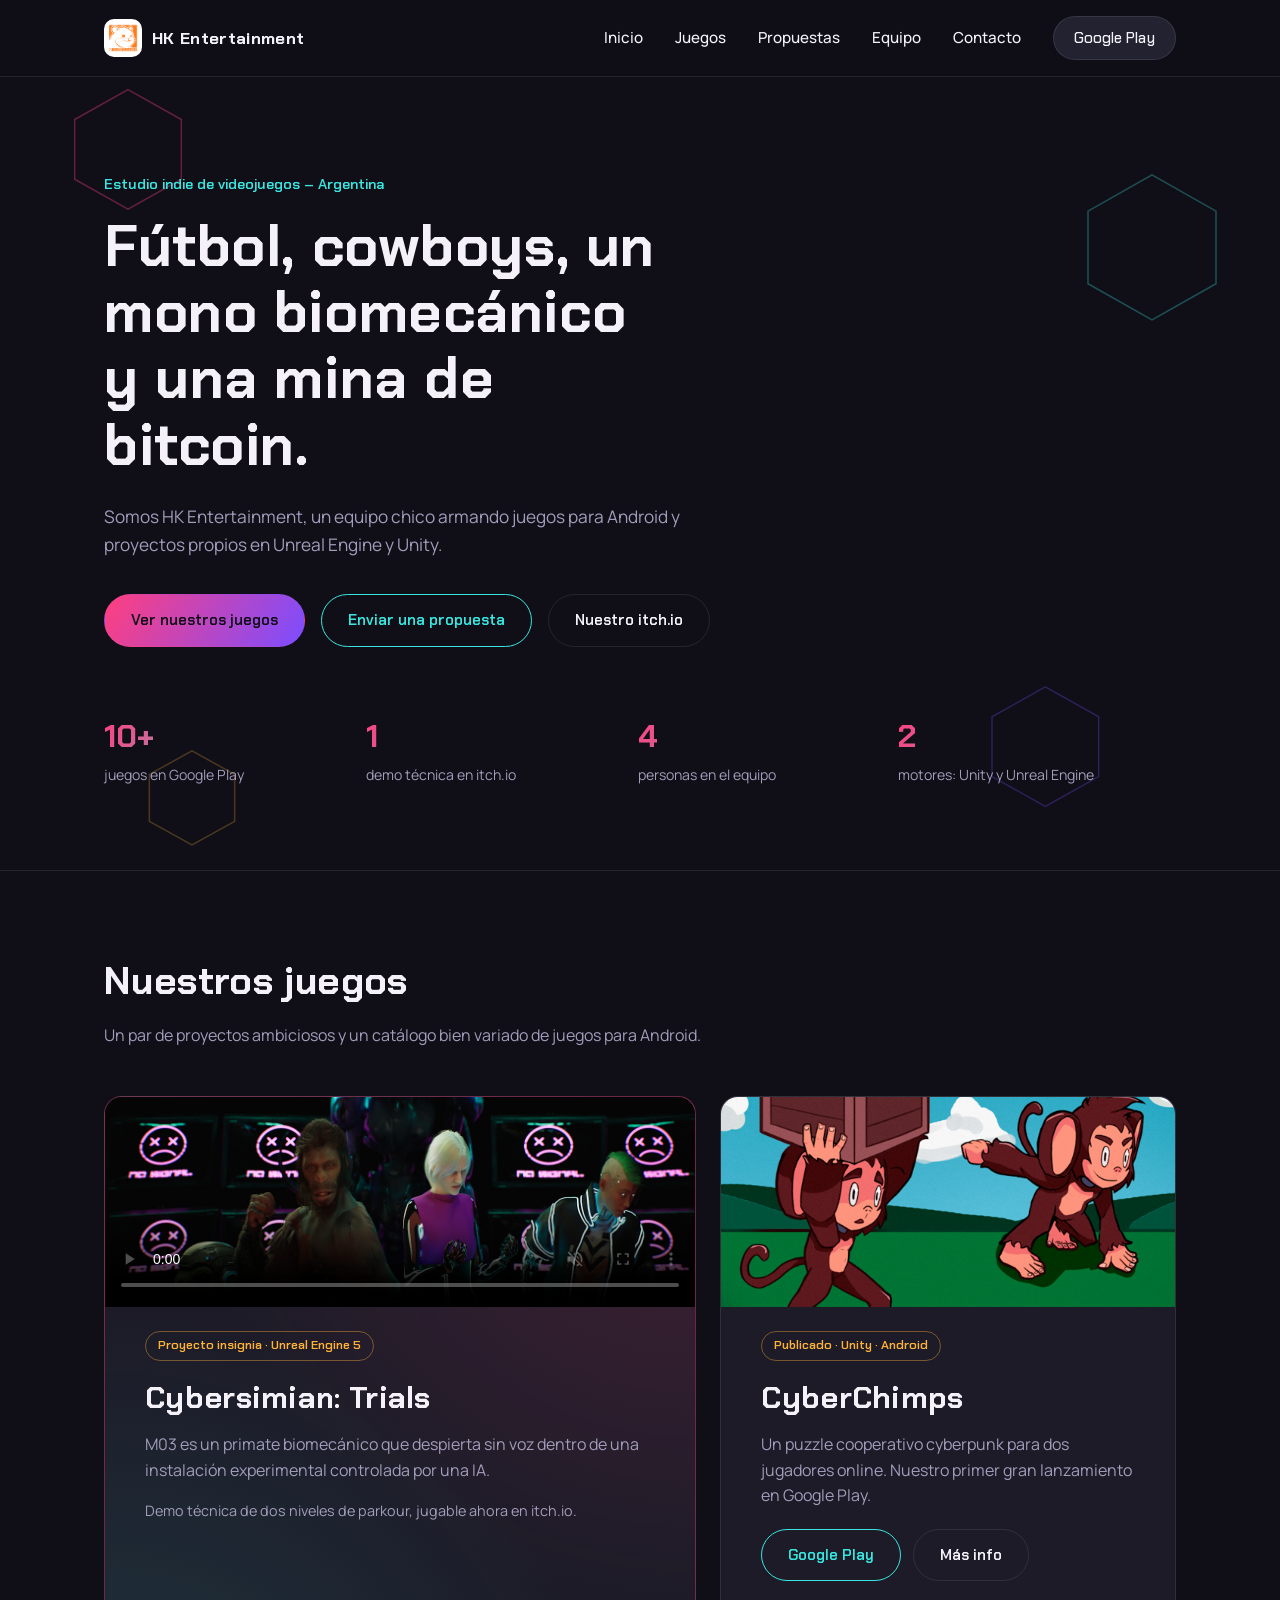
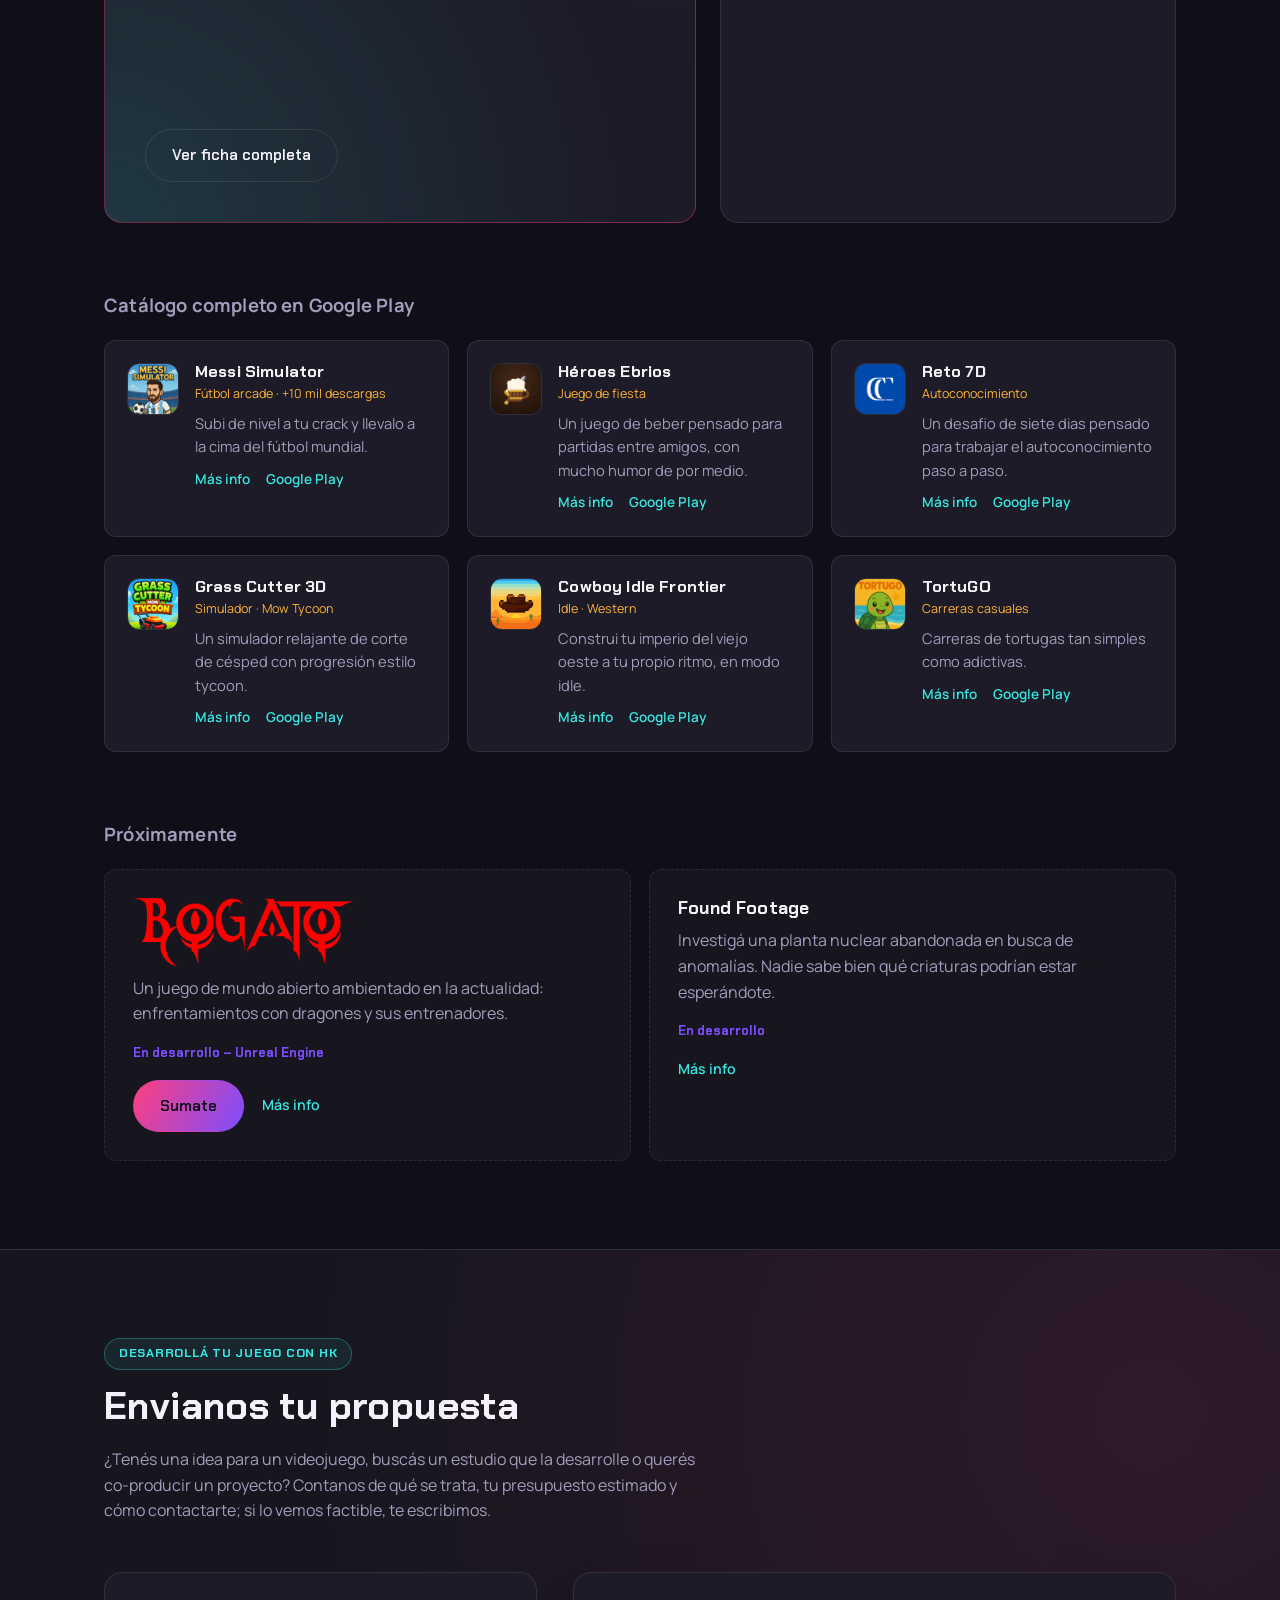
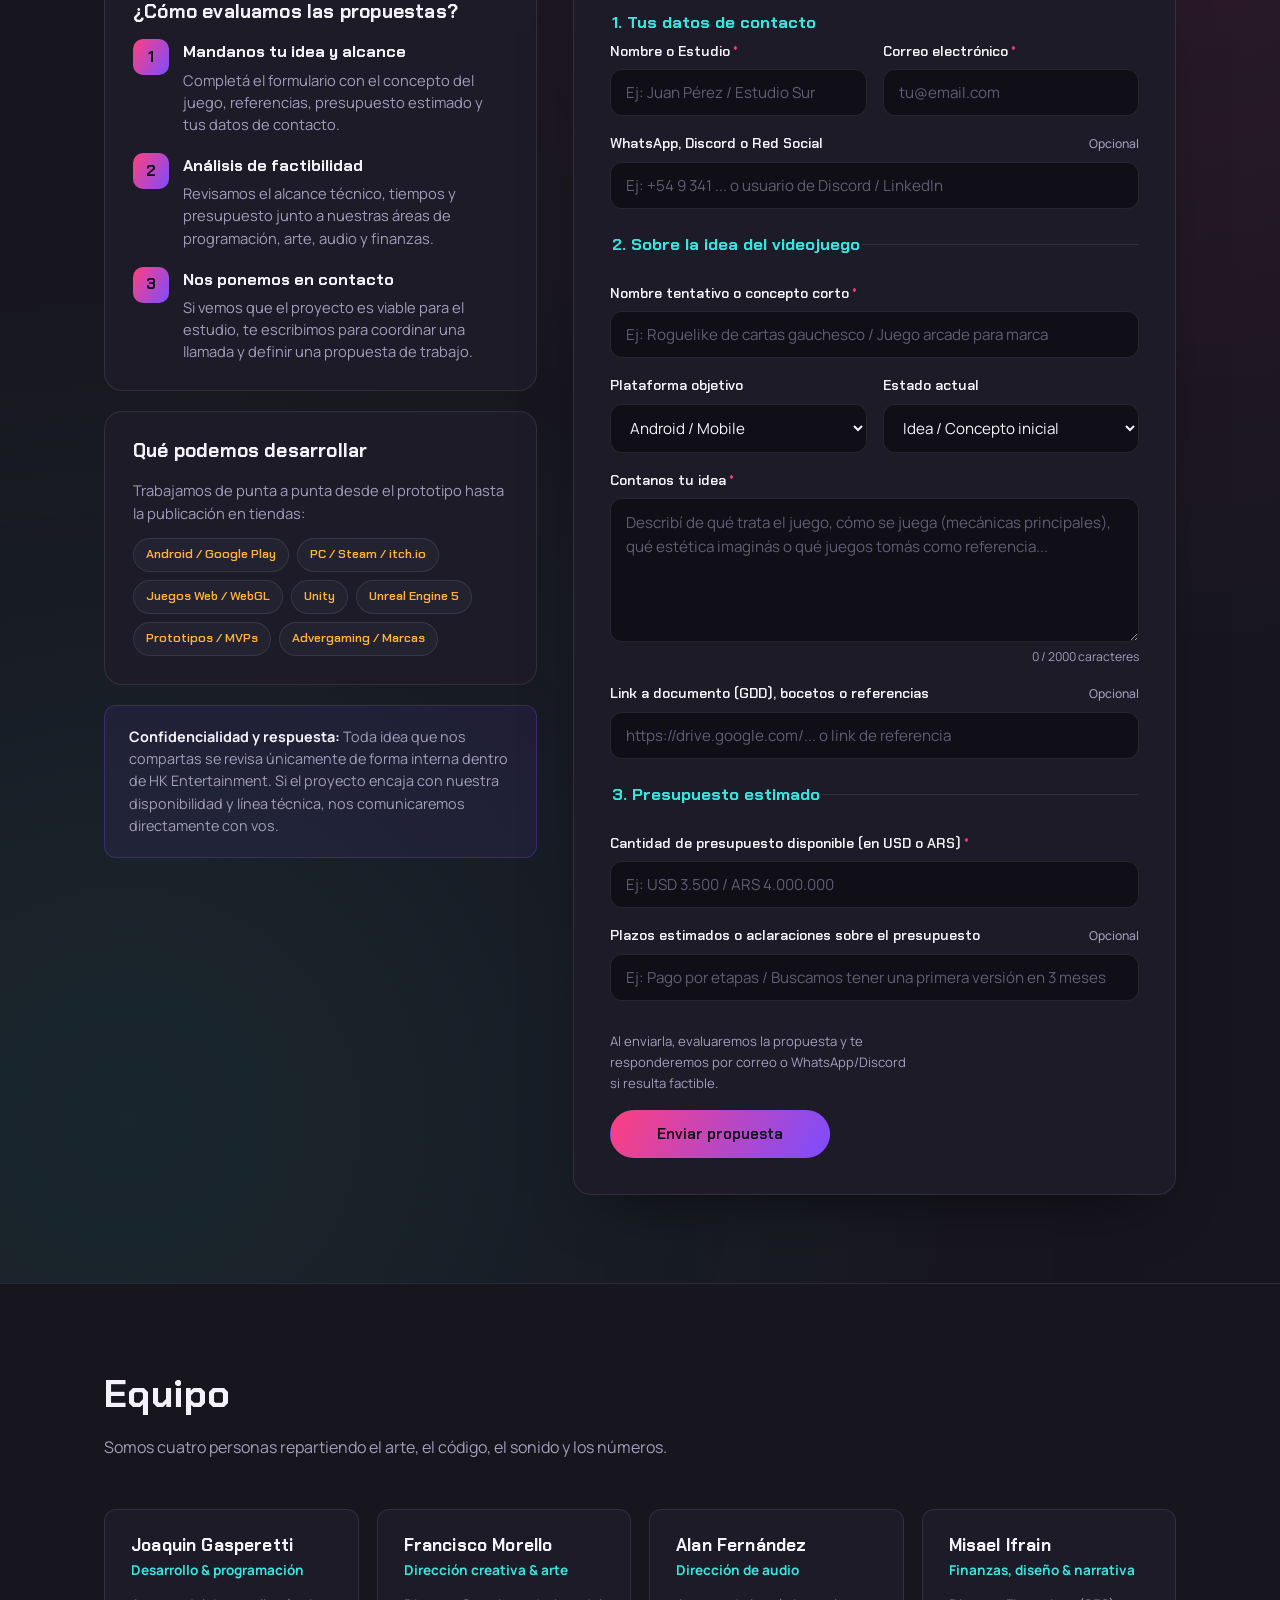
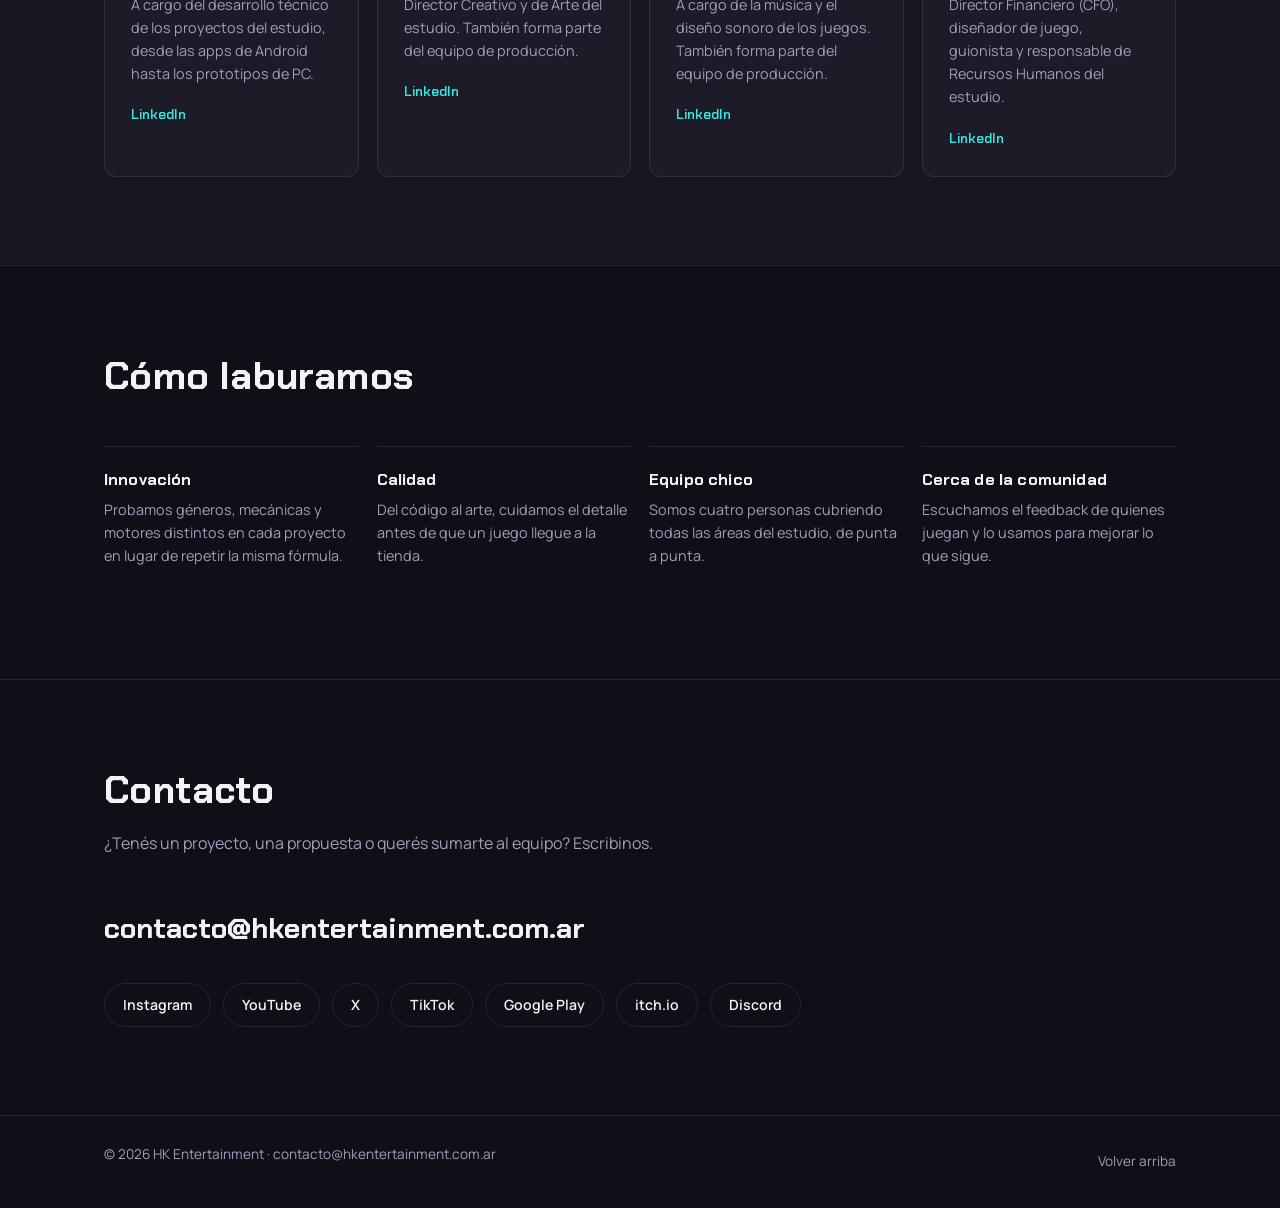
==== commit 4b1ee0d7: "Reemplaza rangos por presupuesto editable Solicita el presupuesto disponible como monto en USD o ARS" ====
--- a/index.html
+++ b/index.html
@@ -402,34 +402,18 @@
               <fieldset class="proposal-fieldset">
                 <legend class="proposal-legend">3. Presupuesto estimado</legend>
                 <div class="proposal-field">
-                  <label><span>Rango de inversión estimada<span class="proposal-req">*</span></span></label>
-                  <input type="hidden" id="propPresupuestoRango" name="presupuesto_rango" value="USD 1.500 – USD 5.000 (Juego indie / Mobile)">
-                  <div class="budget-pills" role="group" aria-label="Rango de presupuesto estimado">
-                    <button type="button" class="budget-pill" data-budget="Menos de USD 1.500 (Prototipo / MVP casual)" aria-pressed="false">
-                      <strong>Hasta USD 1.500</strong>
-                      <span>Prototipo / MVP o minijuego</span>
-                    </button>
-                    <button type="button" class="budget-pill is-selected" data-budget="USD 1.500 – USD 5.000 (Juego indie / Mobile)" aria-pressed="true">
-                      <strong>USD 1.500 – 5.000</strong>
-                      <span>Juego mobile o indie acotado</span>
-                    </button>
-                    <button type="button" class="budget-pill" data-budget="USD 5.000 – USD 15.000 (Proyecto mediano PC / 3D)" aria-pressed="false">
-                      <strong>USD 5.000 – 15.000</strong>
-                      <span>Producción mediana / 3D</span>
-                    </button>
-                    <button type="button" class="budget-pill" data-budget="Más de USD 15.000 (Producción completa)" aria-pressed="false">
-                      <strong>+ USD 15.000</strong>
-                      <span>Desarrollo integral a medida</span>
-                    </button>
-                  </div>
+                  <label for="propPresupuesto">
+                    <span>Cantidad de presupuesto disponible (en USD o ARS)<span class="proposal-req">*</span></span>
+                  </label>
+                  <input type="text" id="propPresupuesto" name="presupuesto" placeholder="Ej: USD 3.500 / ARS 4.000.000" required>
                 </div>
 
                 <div class="proposal-field">
                   <label for="propPresupuestoDetalle">
-                    <span>Monto aproximado (en USD o ARS), plazos o comentarios</span>
+                    <span>Plazos estimados o aclaraciones sobre el presupuesto</span>
                     <span class="proposal-opt">Opcional</span>
                   </label>
-                  <input type="text" id="propPresupuestoDetalle" name="presupuesto_detalle" placeholder="Ej: Contamos con USD 2.500 (o equivalente en ARS) y buscamos tener una primera versión en 3 meses">
+                  <input type="text" id="propPresupuestoDetalle" name="presupuesto_detalle" placeholder="Ej: Pago por etapas / Buscamos tener una primera versión en 3 meses">
                 </div>
               </fieldset>
 
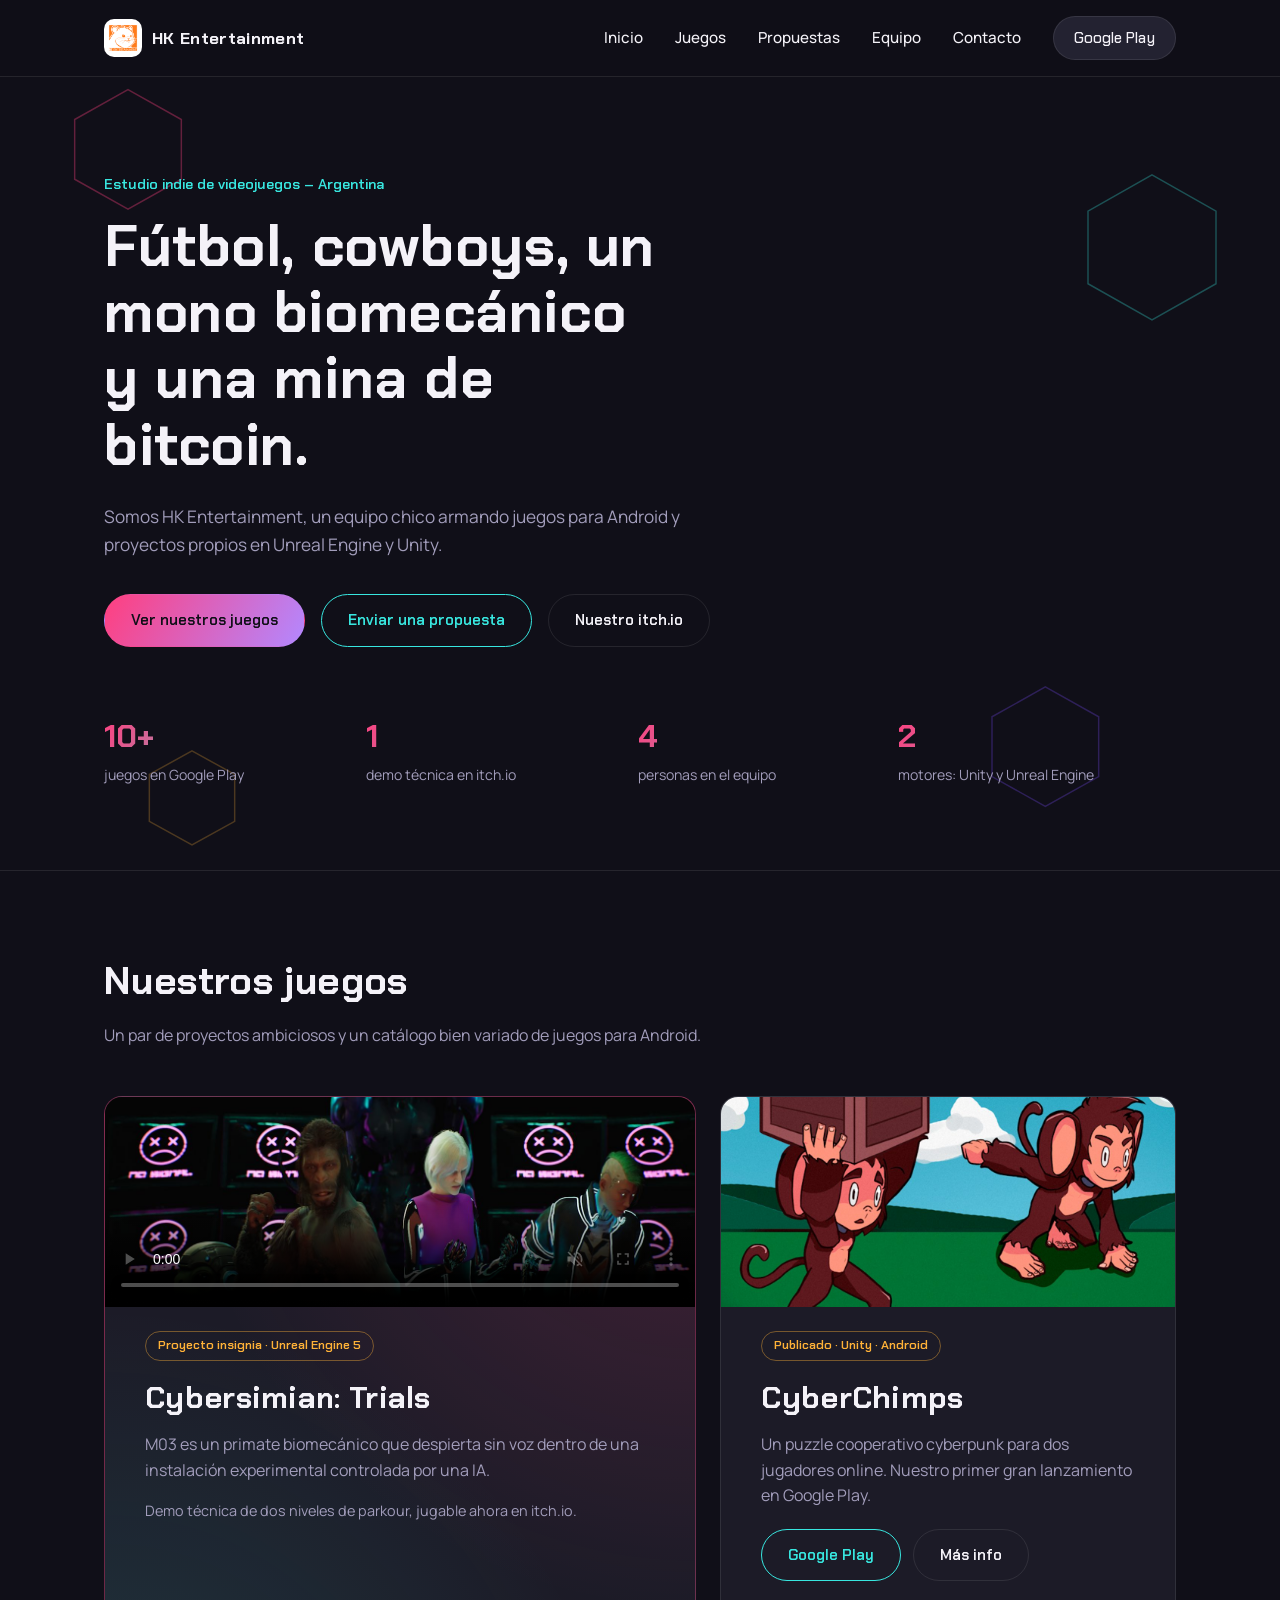
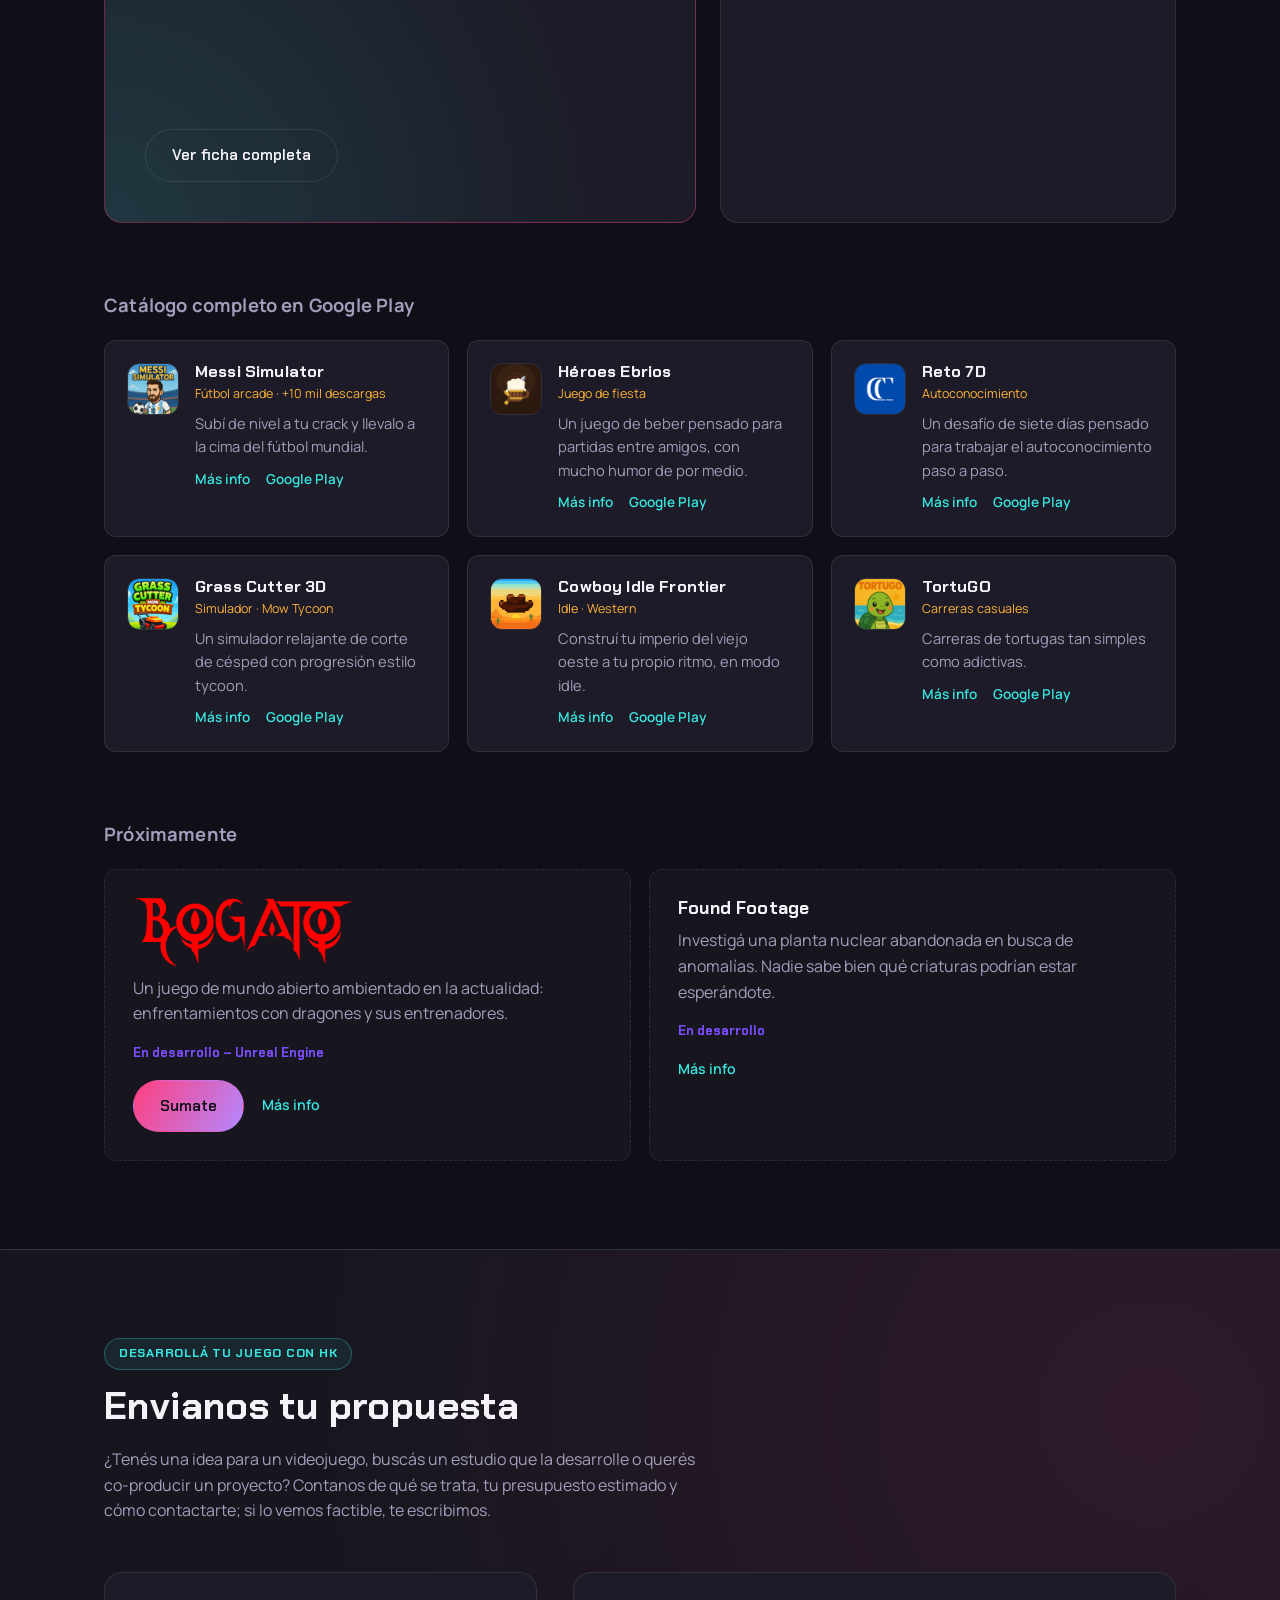
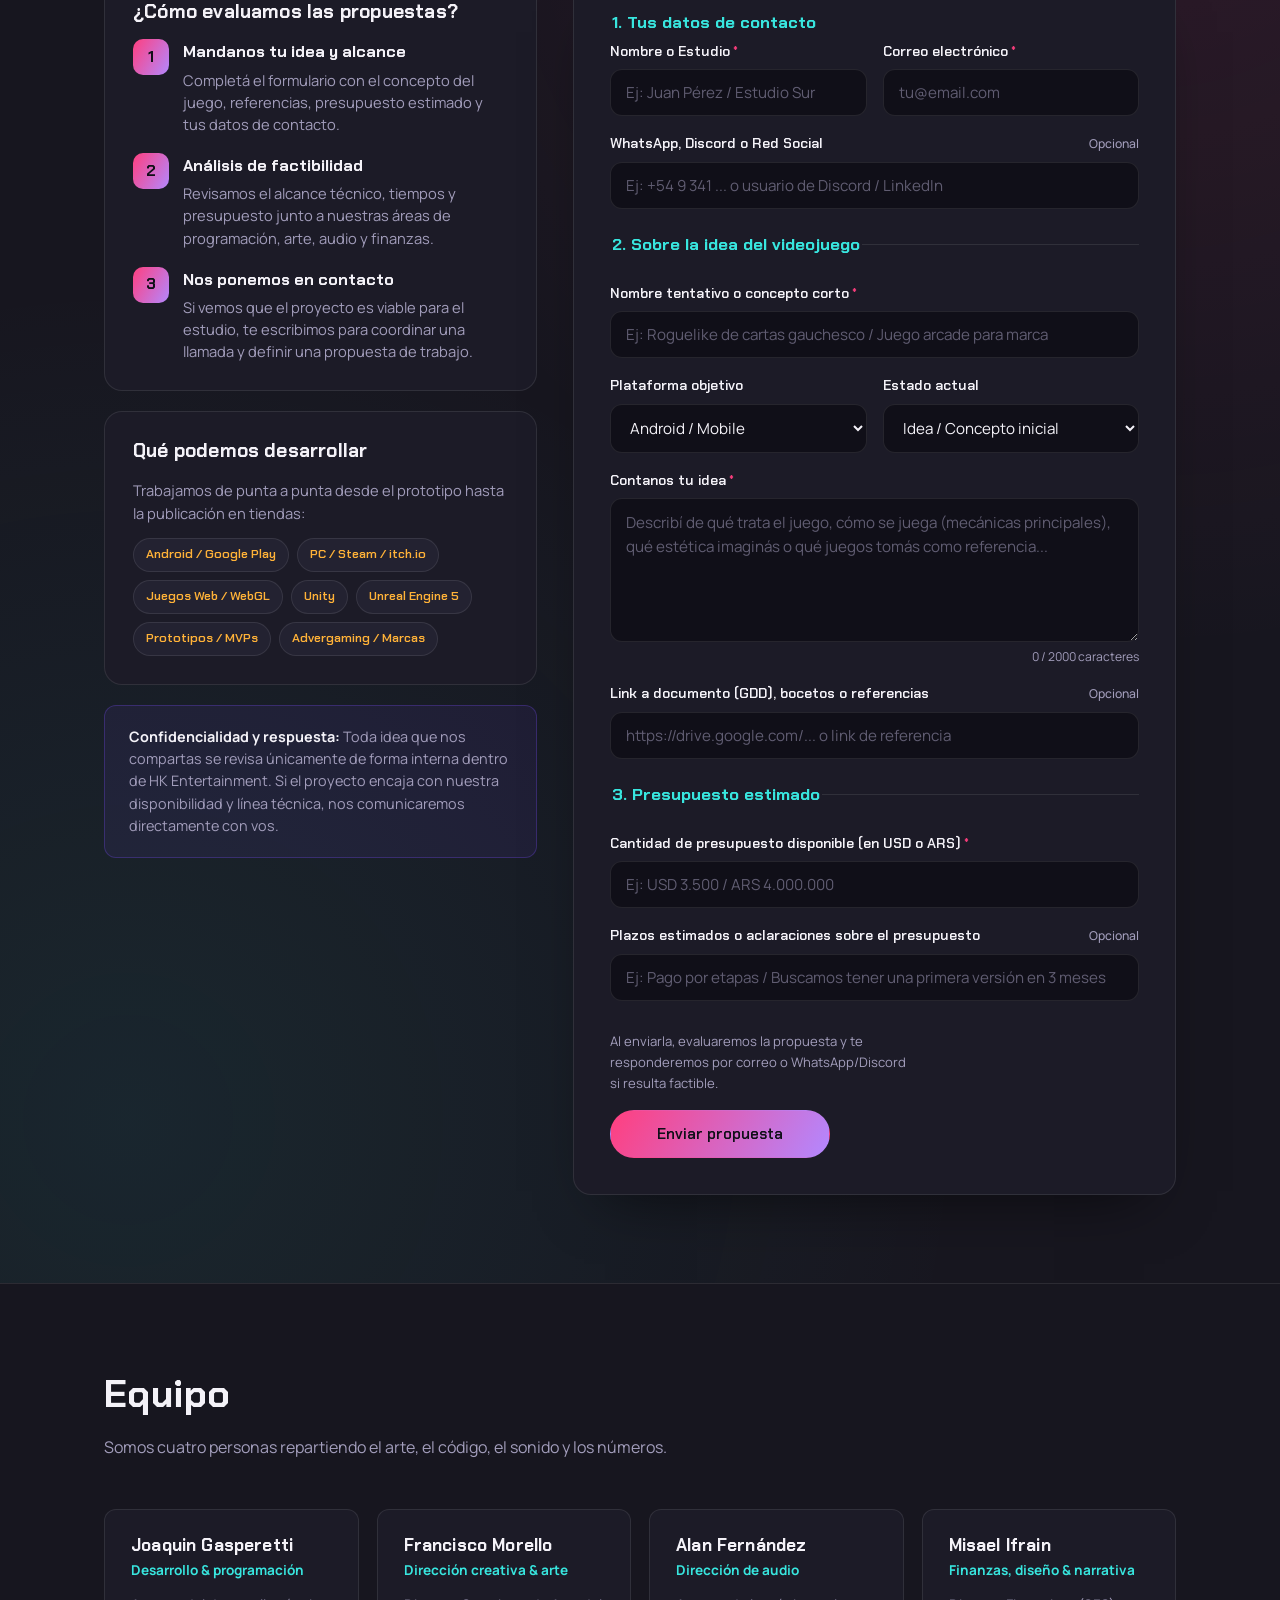
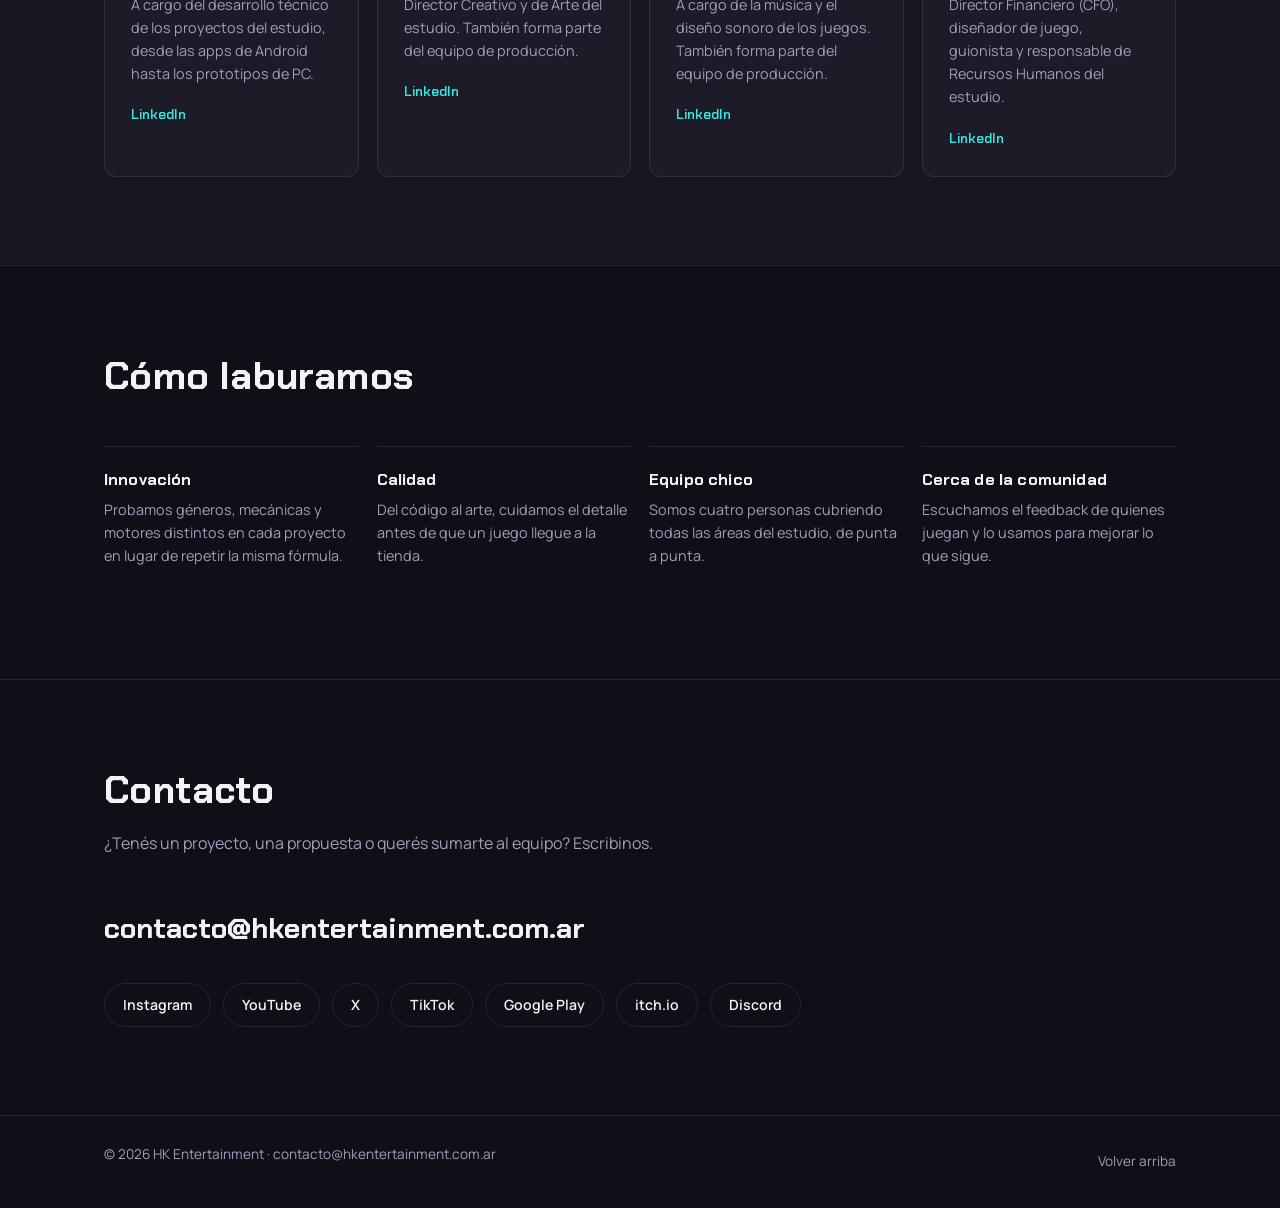
==== commit 5b9df883: "Update website branding and proposal flow Refresh the HK Entertainment site with new OG/social media" ====
--- a/index.html
+++ b/index.html
@@ -12,9 +12,9 @@
   <meta property="og:title" content="HK Entertainment – Estudio indie de videojuegos">
   <meta property="og:description" content="Estudio indie de videojuegos de Argentina. Del fútbol al cyberpunk, pasando por el misterio. Explorá nuestros juegos y probá demos web.">
   <meta property="og:url" content="https://hkentertainment.com.ar/">
-  <meta property="og:image" content="https://hkentertainment.com.ar/src/cybersimian.jpg">
+  <meta property="og:image" content="https://hkentertainment.com.ar/src/og-banner.jpg">
   <meta name="twitter:card" content="summary_large_image">
-  <link rel="icon" href="src/Logo HK c_hamster.png">
+  <link rel="icon" href="src/Logo%20HK%20c_hamster.png">
   <link rel="preconnect" href="https://fonts.googleapis.com">
   <link rel="preconnect" href="https://fonts.gstatic.com" crossorigin>
   <link href="https://fonts.googleapis.com/css2?family=Chakra+Petch:wght@500;600;700&family=Manrope:wght@400;500;600;700&display=swap" rel="stylesheet">
@@ -29,7 +29,7 @@
   <header class="site-header" id="top">
     <div class="wrap header-inner">
       <a class="logo" href="#inicio" aria-label="HK Entertainment – inicio">
-        <img class="logo-mark" src="src/Logo HK c_hamster.png" alt="" width="38" height="38">
+        <img class="logo-mark" src="src/Logo%20HK%20c_hamster.png" alt="" width="38" height="38">
         <span class="logo-text">HK Entertainment</span>
       </a>
 
@@ -98,7 +98,7 @@
         <div class="featured-grid">
 
           <article class="feature-panel feature-panel--flagship" data-glitch="CYBERSIMIAN: TRIALS">
-            <video class="feature-cover" src="src/Game.mp4" poster="src/cybersimian.jpg" autoplay muted loop playsinline></video>
+            <video class="feature-cover" src="src/Game.mp4" poster="src/cybersimian.jpg" autoplay muted loop playsinline preload="metadata" aria-label="Fragmento de juego de Cybersimian: Trials"></video>
             <div class="feature-panel-tag">Proyecto insignia · Unreal Engine 5</div>
             <h3 class="glitch-title" data-text="Cybersimian: Trials">Cybersimian: Trials</h3>
             <p>
@@ -106,7 +106,7 @@
             </p>
             <p class="feature-meta">Demo técnica de dos niveles de parkour, jugable ahora en itch.io.</p>
             <div class="itch-embed">
-              <iframe frameborder="0" src="https://itch.io/embed/3628286?bg_color=1c1b27&amp;fg_color=f4f2f8&amp;link_color=8950d6&amp;border_color=322749" width="552" height="167"><a href="https://hkentertainment.itch.io/cybersimian-trials">Cybersimian: Trials by HK Entertainment</a></iframe>
+              <iframe frameborder="0" src="https://itch.io/embed/3628286?bg_color=1c1b27&amp;fg_color=f4f2f8&amp;link_color=8950d6&amp;border_color=322749" width="552" height="167"><a href="https://hkentertainment.itch.io/cybersimiantrials">Cybersimian: Trials by HK Entertainment</a></iframe>
             </div>
             <div class="feature-actions">
               <a class="btn btn-ghost" href="catalogo/cybersimian-trials/">Ver ficha completa</a>
@@ -121,7 +121,7 @@
               Un puzzle cooperativo cyberpunk para dos jugadores online. Nuestro primer gran lanzamiento en Google Play.
             </p>
             <div class="feature-actions">
-              <a class="btn btn-outline" href="https://play.google.com/store/apps/details?id=com.HKemtrentainment.CyberChimps" target="_blank" rel="noopener">Google Play</a>
+              <a class="btn btn-outline" href="https://play.google.com/store/apps/details?id=com.HKemtrentainment.Cyberchimps" target="_blank" rel="noopener">Google Play</a>
               <a class="btn btn-ghost" href="catalogo/cyberchimps/">Más info</a>
             </div>
           </article>
@@ -140,7 +140,7 @@
             <div>
               <h4>Messi Simulator</h4>
               <p class="game-genre">Fútbol arcade · +10 mil descargas</p>
-              <p>Subi de nivel a tu crack y llevalo a la cima del fútbol mundial.</p>
+              <p>Subí de nivel a tu crack y llevalo a la cima del fútbol mundial.</p>
               <div class="game-links">
                 <a href="catalogo/messi-simulator/">Más info</a>
                 <a href="https://play.google.com/store/apps/details?id=com.HKemtrentainment.MessiSimulator" target="_blank" rel="noopener">Google Play</a>
@@ -166,7 +166,7 @@
             <div>
               <h4>Reto 7D</h4>
               <p class="game-genre">Autoconocimiento</p>
-              <p>Un desafio de siete dias pensado para trabajar el autoconocimiento paso a paso.</p>
+              <p>Un desafío de siete días pensado para trabajar el autoconocimiento paso a paso.</p>
               <div class="game-links">
                 <a href="catalogo/reto-7d/">Más info</a>
                 <a href="https://play.google.com/store/apps/details?id=com.HKemtrentainment.retocoach" target="_blank" rel="noopener">Google Play</a>
@@ -192,10 +192,10 @@
             <div>
               <h4>Cowboy Idle Frontier</h4>
               <p class="game-genre">Idle · Western</p>
-              <p>Construi tu imperio del viejo oeste a tu propio ritmo, en modo idle.</p>
+              <p>Construí tu imperio del viejo oeste a tu propio ritmo, en modo idle.</p>
               <div class="game-links">
                 <a href="catalogo/cowboy-idle-frontier/">Más info</a>
-                <a href="https://play.google.com/store/apps/details?id=com.HKentertainment.CowboyIdleFrontier" target="_blank" rel="noopener">Google Play</a>
+                <a href="https://play.google.com/store/apps/details?id=com.HKEntertainment.CowboyIdleFrontier" target="_blank" rel="noopener">Google Play</a>
               </div>
             </div>
           </li>
@@ -308,7 +308,7 @@
 
             <div class="proposal-panel">
               <h3>Qué podemos desarrollar</h3>
-              <p style="margin: 0; color: var(--text-dim); font-size: 0.92rem;">Trabajamos de punta a punta desde el prototipo hasta la publicación en tiendas:</p>
+              <p class="proposal-scope-intro">Trabajamos de punta a punta desde el prototipo hasta la publicación en tiendas:</p>
               <div class="proposal-scopes">
                 <span class="proposal-scope-tag">Android / Google Play</span>
                 <span class="proposal-scope-tag">PC / Steam / itch.io</span>
@@ -467,7 +467,7 @@
     </section>
 
     <!-- CÓMO LABURAMOS -->
-    <section class="section">
+    <section class="section" id="valores">
       <div class="wrap">
         <div class="section-head">
           <h2>Cómo laburamos</h2>
--- a/styles.css
+++ b/styles.css
@@ -104,7 +104,7 @@
 .btn:hover { transform: translateY(-2px); }
 
 .btn-primary {
-  background: linear-gradient(120deg, var(--pink), var(--violet));
+  background: linear-gradient(120deg, var(--pink), #b388ff);
   color: #100f18;
 }
 .btn-primary:hover {
--- a/juegos-web.css
+++ b/juegos-web.css
@@ -108,7 +108,7 @@
   padding: 14px 32px;
   border: 0;
   border-radius: 999px;
-  background: linear-gradient(120deg, var(--pink), var(--violet));
+  background: linear-gradient(120deg, var(--pink), #b388ff);
   color: #100f18;
   font-family: var(--font-display);
   font-weight: 700;
--- a/propuestas.css
+++ b/propuestas.css
@@ -78,7 +78,7 @@
   width: 36px;
   height: 36px;
   border-radius: 10px;
-  background: linear-gradient(120deg, var(--pink), var(--violet));
+  background: linear-gradient(120deg, var(--pink), #b388ff);
   color: #100f18;
   font-family: var(--font-display);
   font-weight: 700;
@@ -98,6 +98,12 @@
   font-size: 0.92rem;
   color: var(--text-dim);
   line-height: 1.5;
+}
+
+.proposal-scope-intro {
+  margin: 0;
+  color: var(--text-dim);
+  font-size: 0.92rem;
 }
 
 .proposal-scopes {
@@ -239,51 +245,6 @@
   background: var(--ink-soft);
 }
 
-/* Chips de selección de presupuesto */
-.budget-pills {
-  display: grid;
-  grid-template-columns: repeat(auto-fit, minmax(185px, 1fr));
-  gap: 10px;
-}
-
-.budget-pill {
-  display: flex;
-  flex-direction: column;
-  align-items: flex-start;
-  gap: 3px;
-  padding: 12px 14px;
-  border-radius: var(--radius-md);
-  border: 1px solid var(--line);
-  background: var(--ink);
-  color: var(--text);
-  font-family: var(--font-body);
-  text-align: left;
-  cursor: pointer;
-  transition: border-color 0.16s ease, background 0.16s ease, transform 0.12s ease;
-}
-
-.budget-pill:hover {
-  border-color: rgba(56, 230, 223, 0.45);
-  background: var(--panel-alt);
-}
-
-.budget-pill.is-selected {
-  border-color: var(--pink);
-  background: rgba(255, 63, 127, 0.12);
-  box-shadow: 0 0 0 1px var(--pink);
-}
-
-.budget-pill strong {
-  font-family: var(--font-display);
-  font-size: 0.88rem;
-  color: var(--text);
-}
-
-.budget-pill span {
-  font-size: 0.76rem;
-  color: var(--text-dim);
-}
-
 .proposal-char-count {
   font-size: 0.76rem;
   color: var(--text-dim);
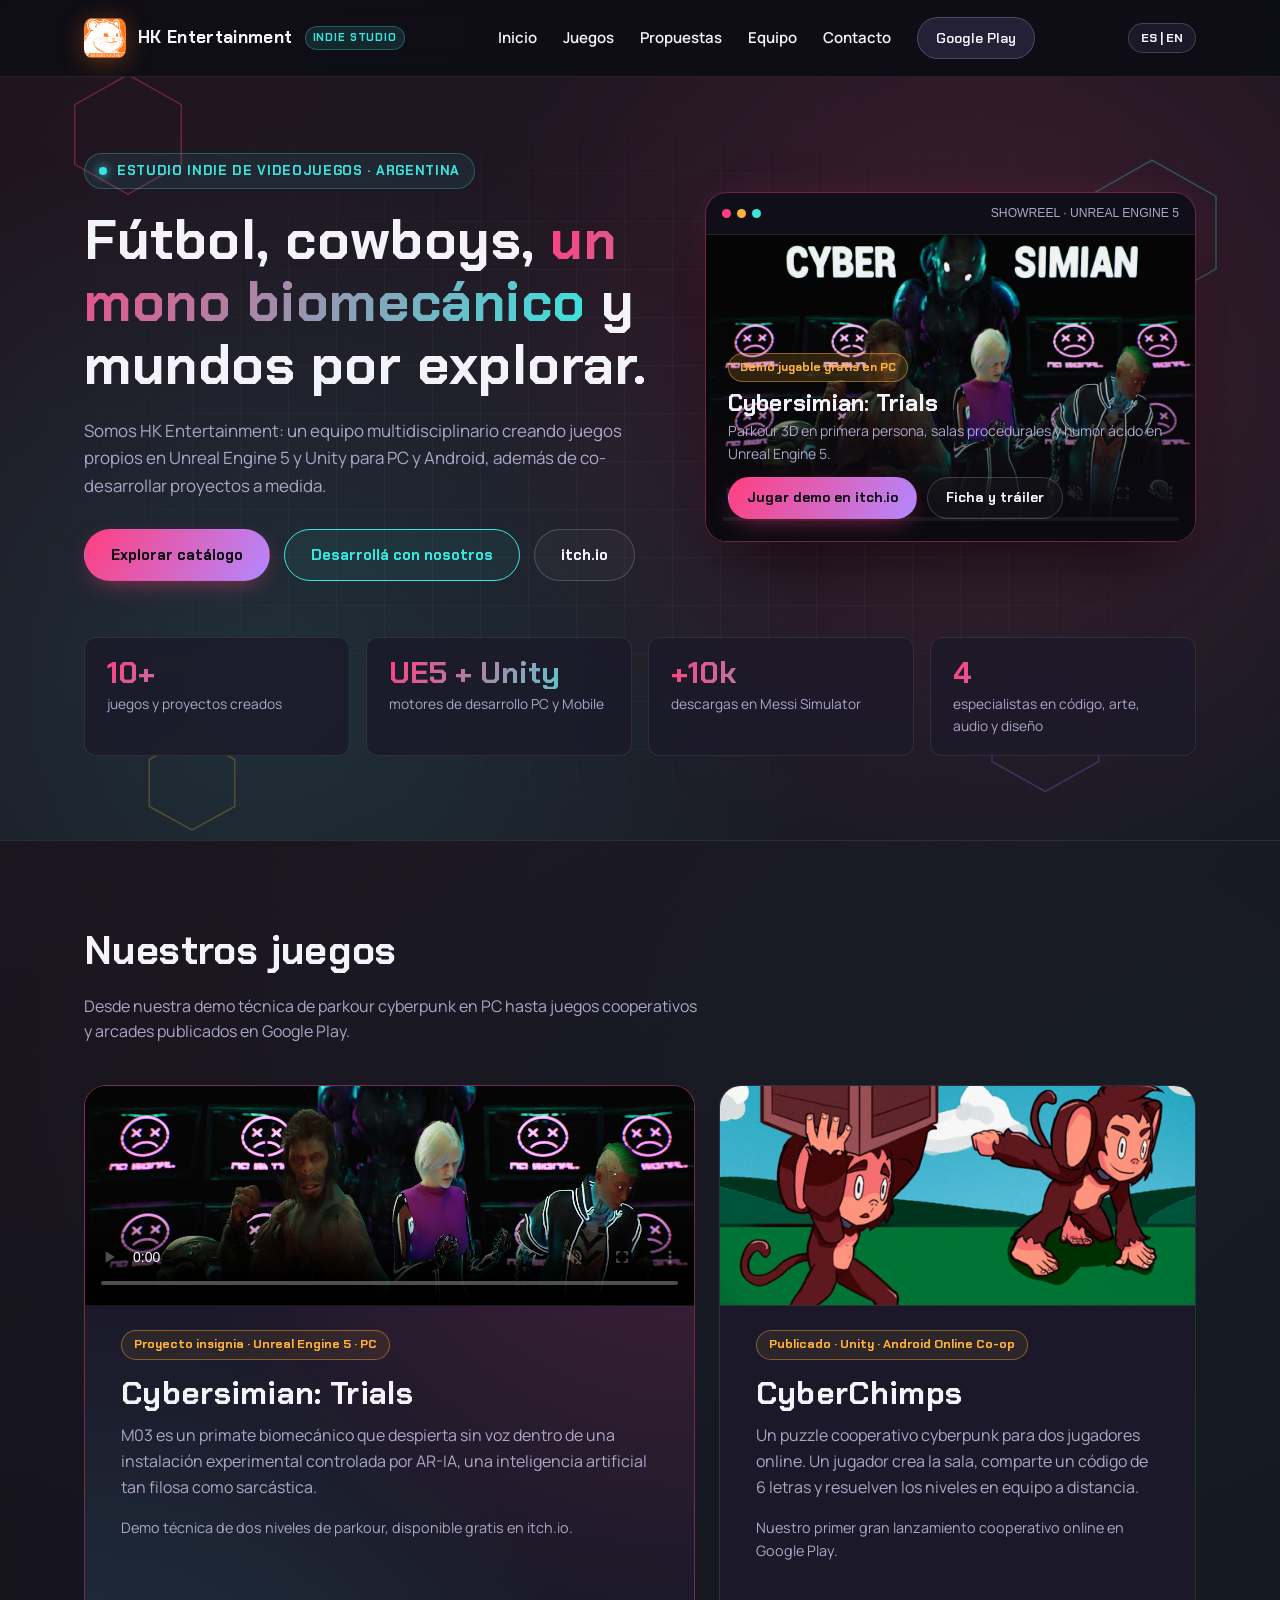
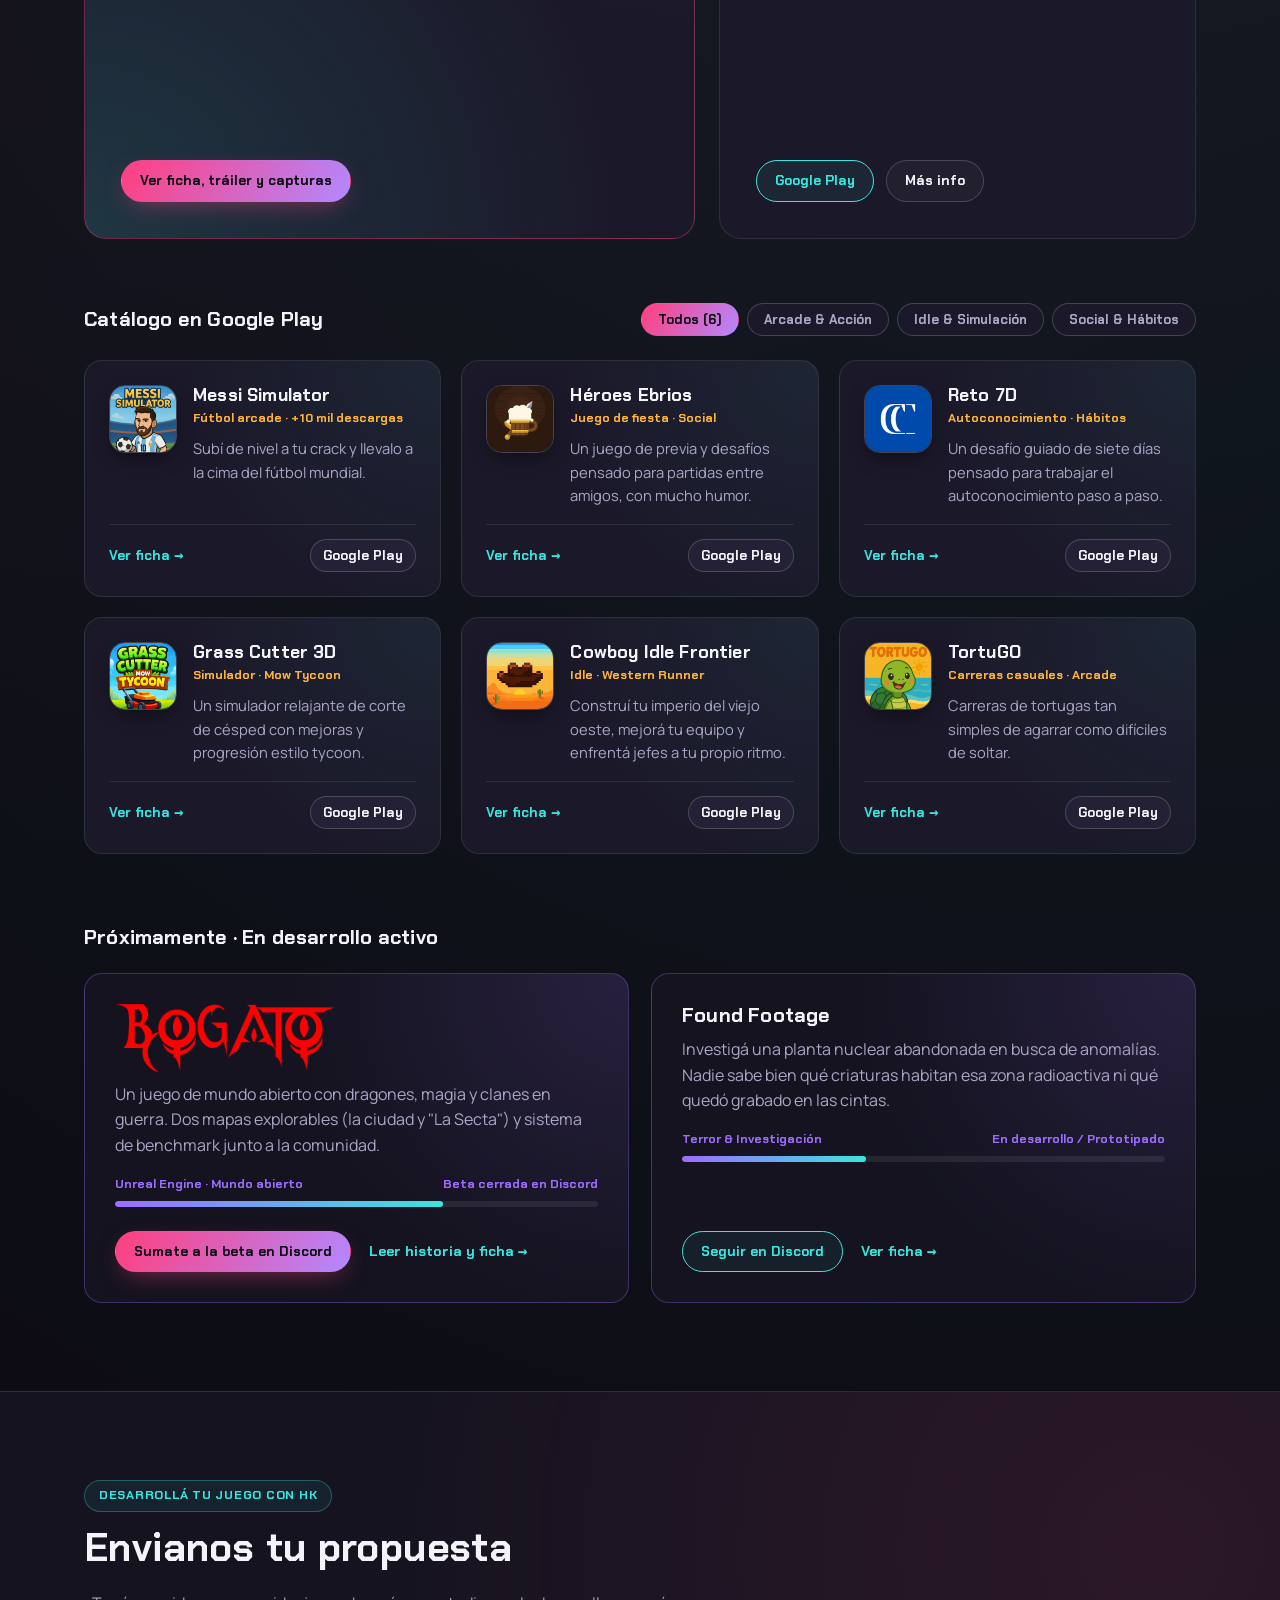
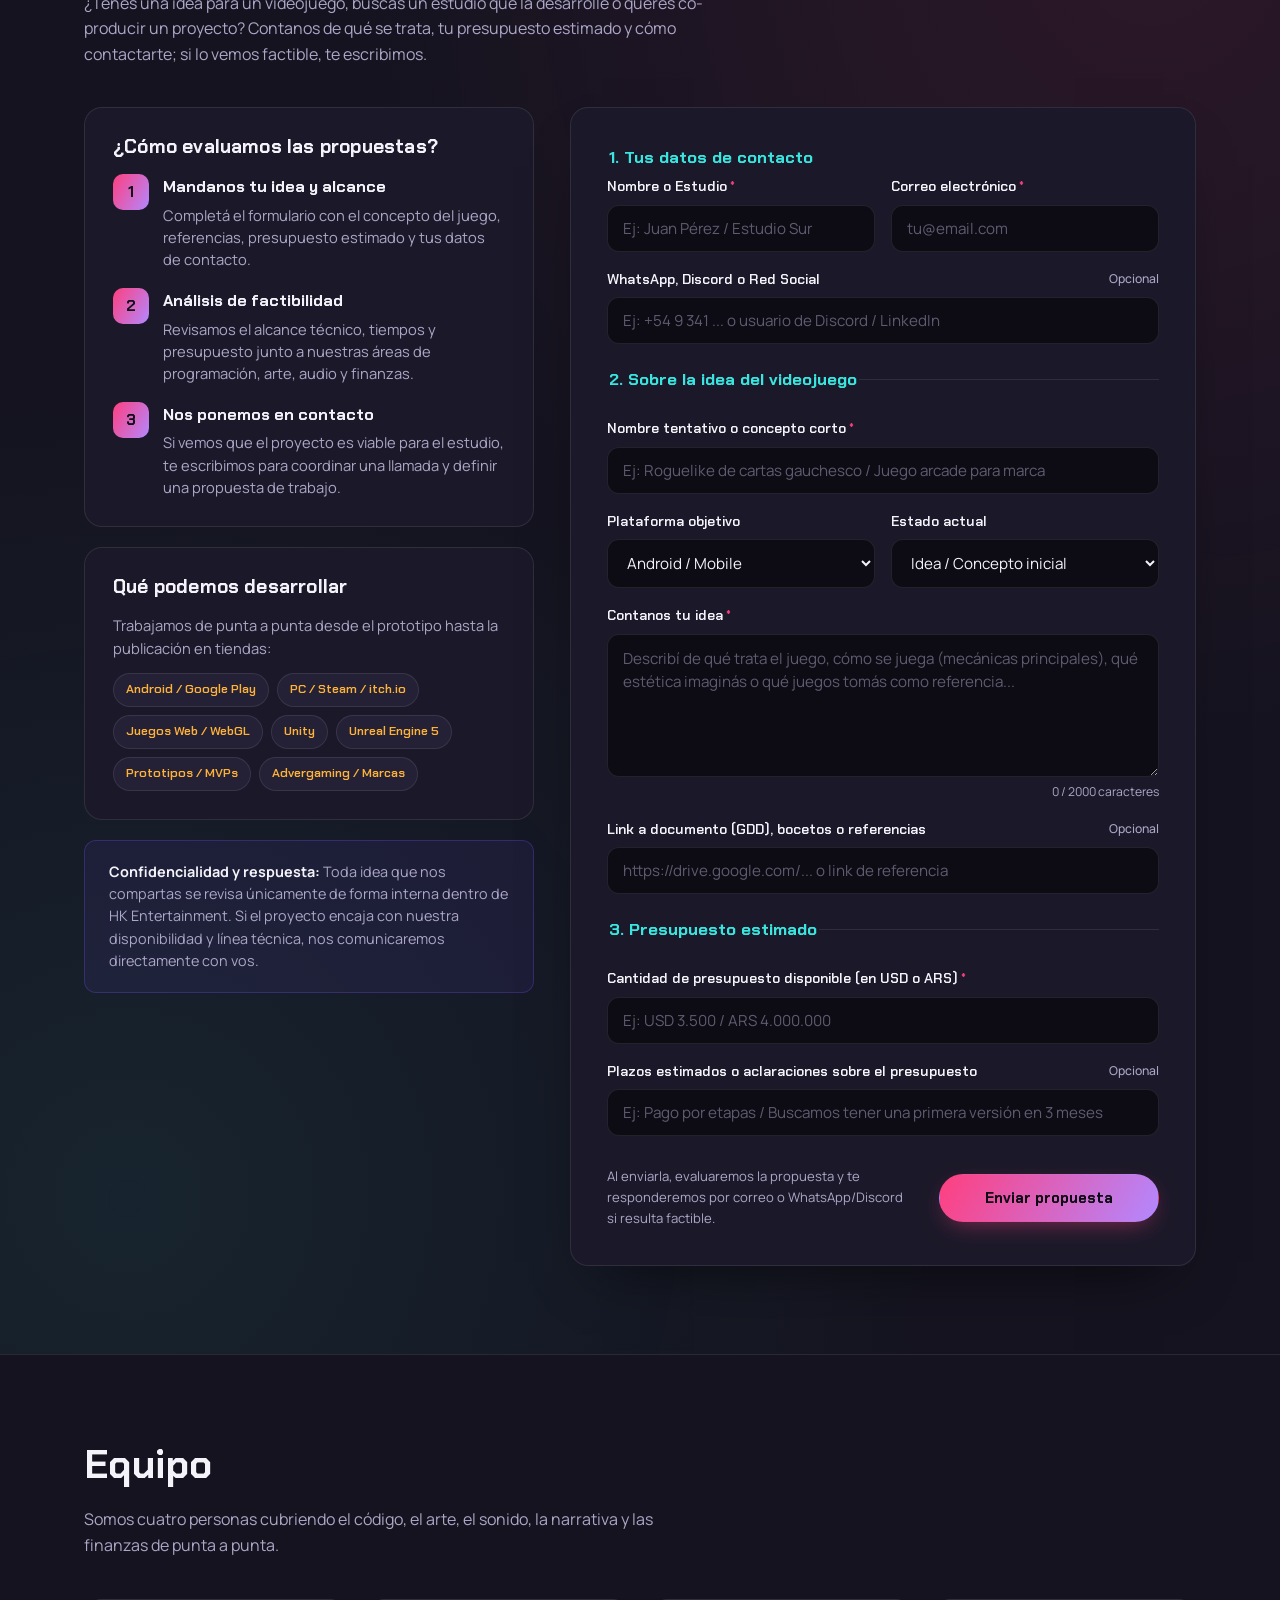
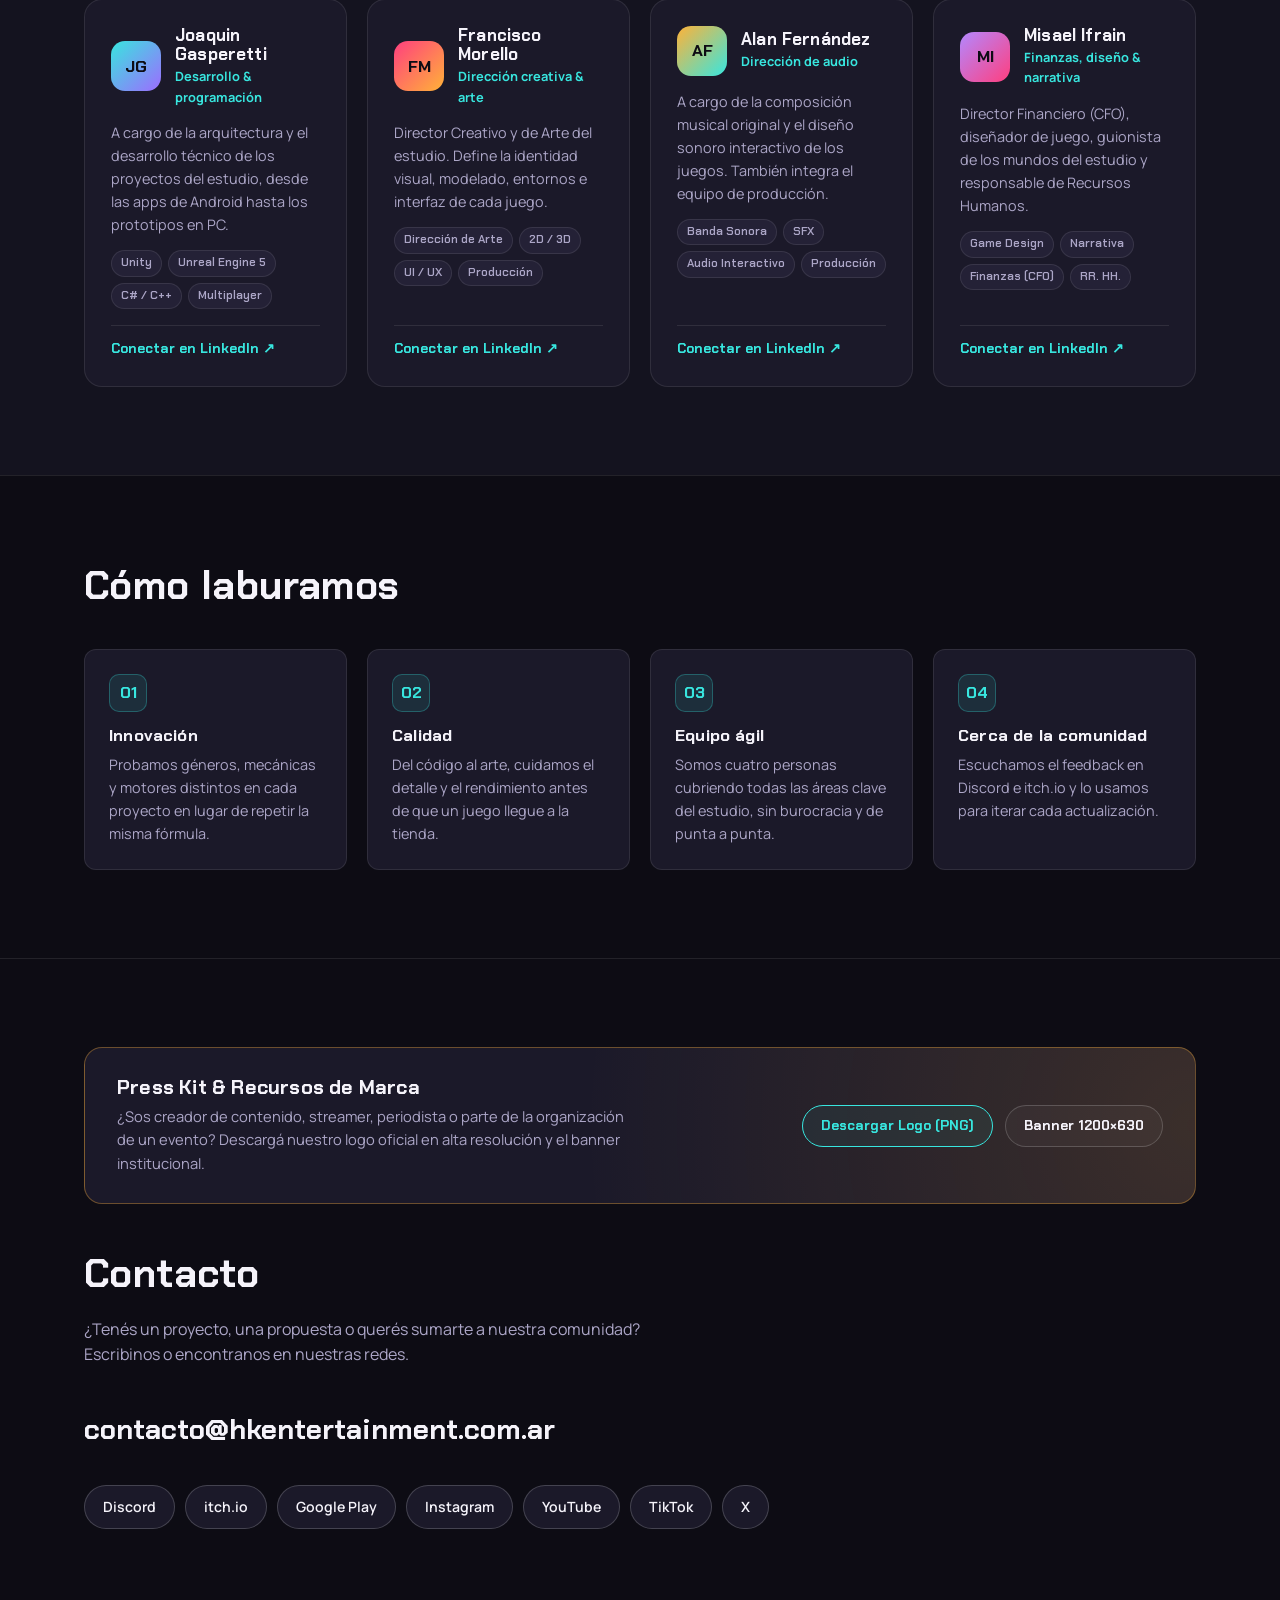
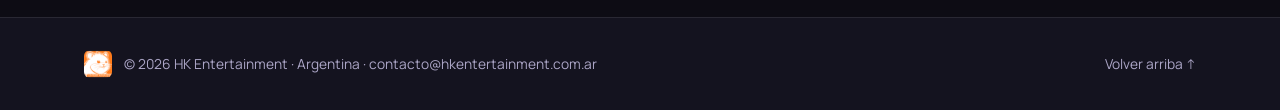
==== commit 18ebe65e: "Refresh HK landing page and branding This update modernizes the HK Entertainment homepage and game d" ====
--- a/index.html
+++ b/index.html
@@ -4,13 +4,13 @@
   <meta charset="UTF-8">
   <meta name="viewport" content="width=device-width, initial-scale=1">
   <title>HK Entertainment – Estudio indie de videojuegos</title>
-  <meta name="description" content="HK Entertainment: estudio indie de videojuegos. Del fútbol al cyberpunk, pasando por el misterio. Explorá nuestros juegos en desarrollo y probá las demos web.">
+  <meta name="description" content="HK Entertainment: estudio indie de videojuegos de Argentina. Desarrollamos mundos propios en Unreal Engine 5 y Unity para PC y Android, además de co-desarrollo.">
   <link rel="canonical" href="https://hkentertainment.com.ar/">
   <meta property="og:type" content="website">
   <meta property="og:site_name" content="HK Entertainment">
   <meta property="og:locale" content="es_AR">
   <meta property="og:title" content="HK Entertainment – Estudio indie de videojuegos">
-  <meta property="og:description" content="Estudio indie de videojuegos de Argentina. Del fútbol al cyberpunk, pasando por el misterio. Explorá nuestros juegos y probá demos web.">
+  <meta property="og:description" content="Estudio indie de videojuegos de Argentina. Del fútbol al cyberpunk, pasando por el misterio. Explorá nuestros juegos y envianos tu propuesta.">
   <meta property="og:url" content="https://hkentertainment.com.ar/">
   <meta property="og:image" content="https://hkentertainment.com.ar/src/og-banner.jpg">
   <meta name="twitter:card" content="summary_large_image">
@@ -29,23 +29,27 @@
   <header class="site-header" id="top">
     <div class="wrap header-inner">
       <a class="logo" href="#inicio" aria-label="HK Entertainment – inicio">
-        <img class="logo-mark" src="src/Logo%20HK%20c_hamster.png" alt="" width="38" height="38">
+        <img class="logo-mark" src="src/Logo%20HK%20c_hamster.png" alt="Logo de HK Entertainment" width="42" height="42">
         <span class="logo-text">HK Entertainment</span>
+        <span class="logo-badge">Indie Studio</span>
       </a>
 
-      <button class="nav-toggle" id="navToggle" aria-expanded="false" aria-controls="primaryNav" aria-label="Abrir menú">
-        <span></span><span></span><span></span>
-      </button>
-
       <nav class="primary-nav" id="primaryNav">
-        <a href="#inicio">Inicio</a>
-        <a href="#juegos">Juegos</a>
-        <a href="#jugar" data-jugar-link hidden>Jugar</a>
-        <a href="#propuestas">Propuestas</a>
-        <a href="#equipo">Equipo</a>
-        <a href="#contacto">Contacto</a>
+        <a href="#inicio" data-i18n="nav_home">Inicio</a>
+        <a href="#juegos" data-i18n="nav_games">Juegos</a>
+        <a href="#jugar" data-jugar-link hidden data-i18n="nav_play">Jugar</a>
+        <a href="#propuestas" data-i18n="nav_proposals">Propuestas</a>
+        <a href="#equipo" data-i18n="nav_team">Equipo</a>
+        <a href="#contacto" data-i18n="nav_contact">Contacto</a>
         <a class="nav-cta" href="https://play.google.com/store/apps/dev?id=6928241970397486127" target="_blank" rel="noopener">Google Play</a>
       </nav>
+
+      <div class="header-actions">
+        <button type="button" class="lang-switch" id="langSwitch" aria-label="Cambiar idioma a inglés">ES | EN</button>
+        <button class="nav-toggle" id="navToggle" aria-expanded="false" aria-controls="primaryNav" aria-label="Abrir menú">
+          <span></span><span></span><span></span>
+        </button>
+      </div>
     </div>
   </header>
 
@@ -54,6 +58,7 @@
     <!-- HERO -->
     <section class="hero" id="inicio">
       <div class="hero-bg" aria-hidden="true">
+        <div class="hero-grid-overlay"></div>
         <svg class="hero-hexes" viewBox="0 0 1200 800" preserveAspectRatio="xMidYMid slice">
           <polygon class="hex hex-a" points="120,40 170,68 170,124 120,152 70,124 70,68"/>
           <polygon class="hex hex-b" points="1080,120 1140,154 1140,222 1080,256 1020,222 1020,154"/>
@@ -63,24 +68,51 @@
       </div>
 
       <div class="wrap hero-inner">
-        <p class="hero-kicker">Estudio indie de videojuegos – Argentina</p>
-        <h1 class="hero-title">
-          Fútbol, cowboys, un mono biomecánico y una mina de bitcoin.
-        </h1>
-        <p class="hero-sub">
-          Somos HK Entertainment, un equipo chico armando juegos para Android y proyectos propios en Unreal Engine y Unity.
-        </p>
-        <div class="hero-actions">
-          <a class="btn btn-primary" href="#juegos">Ver nuestros juegos</a>
-          <a class="btn btn-outline" href="#propuestas">Enviar una propuesta</a>
-          <a class="btn btn-ghost" href="https://hkentertainment.itch.io/" target="_blank" rel="noopener">Nuestro itch.io</a>
+        <div class="hero-split">
+          <div class="hero-copy">
+            <p class="hero-kicker">
+              <span class="pulse-dot" aria-hidden="true"></span>
+              <span data-i18n="hero_kicker">Estudio indie de videojuegos · Argentina</span>
+            </p>
+            <h1 class="hero-title" data-i18n-html="hero_title">
+              Fútbol, cowboys, <span class="text-gradient">un mono biomecánico</span> y mundos por explorar.
+            </h1>
+            <p class="hero-sub" data-i18n="hero_sub">
+              Somos HK Entertainment: un equipo multidisciplinario creando juegos propios en Unreal Engine 5 y Unity para PC y Android, además de co-desarrollar proyectos a medida.
+            </p>
+            <div class="hero-actions">
+              <a class="btn btn-primary" href="#juegos" data-i18n="hero_cta_games">Explorar catálogo</a>
+              <a class="btn btn-outline" href="#propuestas" data-i18n="hero_cta_proposals">Desarrollá con nosotros</a>
+              <a class="btn btn-ghost" href="https://hkentertainment.itch.io/" target="_blank" rel="noopener">itch.io</a>
+            </div>
+          </div>
+
+          <!-- Monitor / Showreel en vivo -->
+          <div class="hero-showcase" aria-label="Proyecto destacado en vivo">
+            <div class="showcase-topbar">
+              <div class="showcase-dots" aria-hidden="true"><span></span><span></span><span></span></div>
+              <span>SHOWREEL · UNREAL ENGINE 5</span>
+            </div>
+            <div class="showcase-stage">
+              <video class="showcase-media" src="src/Game.mp4" poster="src/cybersimian.jpg" autoplay muted loop playsinline preload="metadata" aria-label="Gameplay de Cybersimian: Trials"></video>
+              <div class="showcase-overlay">
+                <span class="showcase-badge" data-i18n="showcase_badge">Demo jugable gratis en PC</span>
+                <h2>Cybersimian: Trials</h2>
+                <p data-i18n="showcase_sub">Parkour 3D en primera persona, salas procedurales y humor ácido en Unreal Engine 5.</p>
+                <div class="showcase-links">
+                  <a class="btn btn-primary btn-sm" href="https://hkentertainment.itch.io/cybersimiantrials" target="_blank" rel="noopener" data-i18n="showcase_play">Jugar demo en itch.io</a>
+                  <a class="btn btn-ghost btn-sm" href="catalogo/cybersimian-trials/" data-i18n="showcase_info">Ficha y tráiler</a>
+                </div>
+              </div>
+            </div>
+          </div>
         </div>
 
         <dl class="hero-stats">
-          <div><dt>10+</dt><dd>juegos en Google Play</dd></div>
-          <div><dt>1</dt><dd>demo técnica en itch.io</dd></div>
-          <div><dt>4</dt><dd>personas en el equipo</dd></div>
-          <div><dt>2</dt><dd>motores: Unity y Unreal Engine</dd></div>
+          <div><dt>10+</dt><dd data-i18n="stat_games">juegos y proyectos creados</dd></div>
+          <div><dt>UE5 + Unity</dt><dd data-i18n="stat_engines">motores de desarrollo PC y Mobile</dd></div>
+          <div><dt>+10k</dt><dd data-i18n="stat_downloads">descargas en Messi Simulator</dd></div>
+          <div><dt>4</dt><dd data-i18n="stat_team">especialistas en código, arte, audio y diseño</dd></div>
         </dl>
       </div>
     </section>
@@ -89,157 +121,194 @@
     <section class="section" id="juegos">
       <div class="wrap">
 
-        <div class="section-head">
-          <h2>Nuestros juegos</h2>
-          <p>Un par de proyectos ambiciosos y un catálogo bien variado de juegos para Android.</p>
+        <div class="section-head reveal">
+          <h2 data-i18n="games_title">Nuestros juegos</h2>
+          <p data-i18n="games_sub">Desde nuestra demo técnica de parkour cyberpunk en PC hasta juegos cooperativos y arcades publicados en Google Play.</p>
         </div>
 
         <!-- Destacados -->
         <div class="featured-grid">
 
-          <article class="feature-panel feature-panel--flagship" data-glitch="CYBERSIMIAN: TRIALS">
+          <article class="feature-panel feature-panel--flagship reveal" data-glitch="CYBERSIMIAN: TRIALS">
             <video class="feature-cover" src="src/Game.mp4" poster="src/cybersimian.jpg" autoplay muted loop playsinline preload="metadata" aria-label="Fragmento de juego de Cybersimian: Trials"></video>
-            <div class="feature-panel-tag">Proyecto insignia · Unreal Engine 5</div>
+            <div class="feature-panel-tag">Proyecto insignia · Unreal Engine 5 · PC</div>
             <h3 class="glitch-title" data-text="Cybersimian: Trials">Cybersimian: Trials</h3>
-            <p>
-              M03 es un primate biomecánico que despierta sin voz dentro de una instalación experimental controlada por una IA.
+            <p data-i18n="cyber_desc">
+              M03 es un primate biomecánico que despierta sin voz dentro de una instalación experimental controlada por AR-IA, una inteligencia artificial tan filosa como sarcástica.
             </p>
-            <p class="feature-meta">Demo técnica de dos niveles de parkour, jugable ahora en itch.io.</p>
+            <p class="feature-meta" data-i18n="cyber_meta">Demo técnica de dos niveles de parkour, disponible gratis en itch.io.</p>
             <div class="itch-embed">
               <iframe frameborder="0" src="https://itch.io/embed/3628286?bg_color=1c1b27&amp;fg_color=f4f2f8&amp;link_color=8950d6&amp;border_color=322749" width="552" height="167"><a href="https://hkentertainment.itch.io/cybersimiantrials">Cybersimian: Trials by HK Entertainment</a></iframe>
             </div>
             <div class="feature-actions">
-              <a class="btn btn-ghost" href="catalogo/cybersimian-trials/">Ver ficha completa</a>
+              <a class="btn btn-primary btn-sm" href="catalogo/cybersimian-trials/" data-i18n="btn_full_sheet">Ver ficha, tráiler y capturas</a>
             </div>
           </article>
 
-          <article class="feature-panel" data-glitch="CYBERCHIMPS">
+          <article class="feature-panel reveal" data-glitch="CYBERCHIMPS">
             <img class="feature-cover" src="src/cyberchimps.jpg" alt="Arte de CyberChimps" loading="lazy">
-            <div class="feature-panel-tag">Publicado · Unity · Android</div>
+            <div class="feature-panel-tag">Publicado · Unity · Android Online Co-op</div>
             <h3 class="glitch-title" data-text="CyberChimps">CyberChimps</h3>
-            <p>
-              Un puzzle cooperativo cyberpunk para dos jugadores online. Nuestro primer gran lanzamiento en Google Play.
+            <p data-i18n="chimps_desc">
+              Un puzzle cooperativo cyberpunk para dos jugadores online. Un jugador crea la sala, comparte un código de 6 letras y resuelven los niveles en equipo a distancia.
             </p>
+            <p class="feature-meta" data-i18n="chimps_meta">Nuestro primer gran lanzamiento cooperativo online en Google Play.</p>
             <div class="feature-actions">
-              <a class="btn btn-outline" href="https://play.google.com/store/apps/details?id=com.HKemtrentainment.Cyberchimps" target="_blank" rel="noopener">Google Play</a>
-              <a class="btn btn-ghost" href="catalogo/cyberchimps/">Más info</a>
+              <a class="btn btn-outline btn-sm" href="https://play.google.com/store/apps/details?id=com.HKemtrentainment.Cyberchimps" target="_blank" rel="noopener">Google Play</a>
+              <a class="btn btn-ghost btn-sm" href="catalogo/cyberchimps/" data-i18n="btn_more_info">Más info</a>
             </div>
           </article>
 
         </div>
 
-        <!-- Catálogo -->
-        <div class="catalog-head">
-          <h3>Catálogo completo en Google Play</h3>
-        </div>
-
-        <ul class="catalog-grid">
-
-          <li class="game-card">
-            <img class="game-icon" src="src/messi-simulator.png" alt="" loading="lazy">
-            <div>
-              <h4>Messi Simulator</h4>
-              <p class="game-genre">Fútbol arcade · +10 mil descargas</p>
-              <p>Subí de nivel a tu crack y llevalo a la cima del fútbol mundial.</p>
-              <div class="game-links">
-                <a href="catalogo/messi-simulator/">Más info</a>
-                <a href="https://play.google.com/store/apps/details?id=com.HKemtrentainment.MessiSimulator" target="_blank" rel="noopener">Google Play</a>
-              </div>
-            </div>
-          </li>
-
-          <li class="game-card">
-            <img class="game-icon" src="src/heroes-ebrios.png" alt="" loading="lazy">
-            <div>
-              <h4>Héroes Ebrios</h4>
-              <p class="game-genre">Juego de fiesta</p>
-              <p>Un juego de beber pensado para partidas entre amigos, con mucho humor de por medio.</p>
-              <div class="game-links">
-                <a href="catalogo/heroes-ebrios/">Más info</a>
-                <a href="https://play.google.com/store/apps/details?id=com.HKemtrentainment.heroesebrios" target="_blank" rel="noopener">Google Play</a>
-              </div>
-            </div>
-          </li>
-
-          <li class="game-card">
-            <img class="game-icon" src="src/reto-7d.png" alt="" loading="lazy">
-            <div>
-              <h4>Reto 7D</h4>
-              <p class="game-genre">Autoconocimiento</p>
-              <p>Un desafío de siete días pensado para trabajar el autoconocimiento paso a paso.</p>
-              <div class="game-links">
-                <a href="catalogo/reto-7d/">Más info</a>
-                <a href="https://play.google.com/store/apps/details?id=com.HKemtrentainment.retocoach" target="_blank" rel="noopener">Google Play</a>
-              </div>
-            </div>
-          </li>
-
-          <li class="game-card">
-            <img class="game-icon" src="src/grass-cutter.png" alt="" loading="lazy">
-            <div>
-              <h4>Grass Cutter 3D</h4>
-              <p class="game-genre">Simulador · Mow Tycoon</p>
-              <p>Un simulador relajante de corte de césped con progresión estilo tycoon.</p>
-              <div class="game-links">
-                <a href="catalogo/grass-cutter-3d/">Más info</a>
-                <a href="https://play.google.com/store/apps/details?id=com.HKemtrentainment.Pasto" target="_blank" rel="noopener">Google Play</a>
-              </div>
-            </div>
-          </li>
-
-          <li class="game-card">
-            <img class="game-icon" src="src/cowboy-idle.png" alt="" loading="lazy">
-            <div>
-              <h4>Cowboy Idle Frontier</h4>
-              <p class="game-genre">Idle · Western</p>
-              <p>Construí tu imperio del viejo oeste a tu propio ritmo, en modo idle.</p>
-              <div class="game-links">
-                <a href="catalogo/cowboy-idle-frontier/">Más info</a>
-                <a href="https://play.google.com/store/apps/details?id=com.HKEntertainment.CowboyIdleFrontier" target="_blank" rel="noopener">Google Play</a>
-              </div>
-            </div>
-          </li>
-
-          <li class="game-card">
-            <img class="game-icon" src="src/tortugo.png" alt="" loading="lazy">
-            <div>
-              <h4>TortuGO</h4>
-              <p class="game-genre">Carreras casuales</p>
-              <p>Carreras de tortugas tan simples como adictivas.</p>
-              <div class="game-links">
-                <a href="catalogo/tortugo/">Más info</a>
-                <a href="https://play.google.com/store/apps/details?id=com.HKemtrentainment.TortuGO" target="_blank" rel="noopener">Google Play</a>
-              </div>
+        <!-- Barra de filtros del catálogo -->
+        <div class="catalog-toolbar reveal">
+          <h3 data-i18n="catalog_heading">Catálogo en Google Play</h3>
+          <div class="catalog-filters" role="group" aria-label="Filtrar juegos por categoría">
+            <button type="button" class="filter-chip is-active" data-filter="all" data-i18n="filter_all">Todos (6)</button>
+            <button type="button" class="filter-chip" data-filter="arcade" data-i18n="filter_arcade">Arcade &amp; Acción</button>
+            <button type="button" class="filter-chip" data-filter="sim" data-i18n="filter_sim">Idle &amp; Simulación</button>
+            <button type="button" class="filter-chip" data-filter="social" data-i18n="filter_social">Social &amp; Hábitos</button>
+          </div>
+        </div>
+
+        <ul class="catalog-grid" id="catalogGrid">
+
+          <li class="game-card reveal" data-category="arcade">
+            <div class="game-card-top">
+              <img class="game-icon" src="src/messi-simulator.png" alt="Ícono de Messi Simulator" loading="lazy">
+              <div>
+                <h4><a href="catalogo/messi-simulator/">Messi Simulator</a></h4>
+                <p class="game-genre">Fútbol arcade · +10 mil descargas</p>
+                <p class="game-desc">Subí de nivel a tu crack y llevalo a la cima del fútbol mundial.</p>
+              </div>
+            </div>
+            <div class="game-links">
+              <a href="catalogo/messi-simulator/" data-i18n="btn_more_info">Ver ficha &rarr;</a>
+              <a class="game-store-pill" href="https://play.google.com/store/apps/details?id=com.HKemtrentainment.MessiSimulator" target="_blank" rel="noopener">Google Play</a>
+            </div>
+          </li>
+
+          <li class="game-card reveal" data-category="social">
+            <div class="game-card-top">
+              <img class="game-icon" src="src/heroes-ebrios.png" alt="Ícono de Héroes Ebrios" loading="lazy">
+              <div>
+                <h4><a href="catalogo/heroes-ebrios/">Héroes Ebrios</a></h4>
+                <p class="game-genre">Juego de fiesta · Social</p>
+                <p class="game-desc">Un juego de previa y desafíos pensado para partidas entre amigos, con mucho humor.</p>
+              </div>
+            </div>
+            <div class="game-links">
+              <a href="catalogo/heroes-ebrios/" data-i18n="btn_more_info">Ver ficha &rarr;</a>
+              <a class="game-store-pill" href="https://play.google.com/store/apps/details?id=com.HKemtrentainment.heroesebrios" target="_blank" rel="noopener">Google Play</a>
+            </div>
+          </li>
+
+          <li class="game-card reveal" data-category="social">
+            <div class="game-card-top">
+              <img class="game-icon" src="src/reto-7d.png" alt="Ícono de Reto 7D" loading="lazy">
+              <div>
+                <h4><a href="catalogo/reto-7d/">Reto 7D</a></h4>
+                <p class="game-genre">Autoconocimiento · Hábitos</p>
+                <p class="game-desc">Un desafío guiado de siete días pensado para trabajar el autoconocimiento paso a paso.</p>
+              </div>
+            </div>
+            <div class="game-links">
+              <a href="catalogo/reto-7d/" data-i18n="btn_more_info">Ver ficha &rarr;</a>
+              <a class="game-store-pill" href="https://play.google.com/store/apps/details?id=com.HKemtrentainment.retocoach" target="_blank" rel="noopener">Google Play</a>
+            </div>
+          </li>
+
+          <li class="game-card reveal" data-category="sim">
+            <div class="game-card-top">
+              <img class="game-icon" src="src/grass-cutter.png" alt="Ícono de Grass Cutter 3D" loading="lazy">
+              <div>
+                <h4><a href="catalogo/grass-cutter-3d/">Grass Cutter 3D</a></h4>
+                <p class="game-genre">Simulador · Mow Tycoon</p>
+                <p class="game-desc">Un simulador relajante de corte de césped con mejoras y progresión estilo tycoon.</p>
+              </div>
+            </div>
+            <div class="game-links">
+              <a href="catalogo/grass-cutter-3d/" data-i18n="btn_more_info">Ver ficha &rarr;</a>
+              <a class="game-store-pill" href="https://play.google.com/store/apps/details?id=com.HKemtrentainment.Pasto" target="_blank" rel="noopener">Google Play</a>
+            </div>
+          </li>
+
+          <li class="game-card reveal" data-category="sim">
+            <div class="game-card-top">
+              <img class="game-icon" src="src/cowboy-idle.png" alt="Ícono de Cowboy Idle Frontier" loading="lazy">
+              <div>
+                <h4><a href="catalogo/cowboy-idle-frontier/">Cowboy Idle Frontier</a></h4>
+                <p class="game-genre">Idle · Western Runner</p>
+                <p class="game-desc">Construí tu imperio del viejo oeste, mejorá tu equipo y enfrentá jefes a tu propio ritmo.</p>
+              </div>
+            </div>
+            <div class="game-links">
+              <a href="catalogo/cowboy-idle-frontier/" data-i18n="btn_more_info">Ver ficha &rarr;</a>
+              <a class="game-store-pill" href="https://play.google.com/store/apps/details?id=com.HKEntertainment.CowboyIdleFrontier" target="_blank" rel="noopener">Google Play</a>
+            </div>
+          </li>
+
+          <li class="game-card reveal" data-category="arcade">
+            <div class="game-card-top">
+              <img class="game-icon" src="src/tortugo.png" alt="Ícono de TortuGO" loading="lazy">
+              <div>
+                <h4><a href="catalogo/tortugo/">TortuGO</a></h4>
+                <p class="game-genre">Carreras casuales · Arcade</p>
+                <p class="game-desc">Carreras de tortugas tan simples de agarrar como difíciles de soltar.</p>
+              </div>
+            </div>
+            <div class="game-links">
+              <a href="catalogo/tortugo/" data-i18n="btn_more_info">Ver ficha &rarr;</a>
+              <a class="game-store-pill" href="https://play.google.com/store/apps/details?id=com.HKemtrentainment.TortuGO" target="_blank" rel="noopener">Google Play</a>
             </div>
           </li>
 
         </ul>
 
         <!-- Próximamente -->
-        <div class="upcoming">
-          <div class="catalog-head">
-            <h3>Próximamente</h3>
+        <div class="upcoming reveal">
+          <div class="catalog-toolbar">
+            <h3 data-i18n="upcoming_heading">Próximamente · En desarrollo activo</h3>
           </div>
           <div class="upcoming-grid">
             <article class="upcoming-card">
-              <h4><img class="upcoming-logo" src="src/BogatoLogo.png" width="312" height="96" alt="Bogato" loading="lazy"></h4>
-              <p>
-                Un juego de mundo abierto ambientado en la actualidad: enfrentamientos con dragones y sus entrenadores.
-              </p>
-              <p class="upcoming-status">En desarrollo – Unreal Engine</p>
+              <div>
+                <h4><img class="upcoming-logo" src="src/BogatoLogo.png" width="312" height="96" alt="Bogato" loading="lazy"></h4>
+                <p data-i18n="bogato_desc">
+                  Un juego de mundo abierto con dragones, magia y clanes en guerra. Dos mapas explorables (la ciudad y "La Secta") y sistema de benchmark junto a la comunidad.
+                </p>
+                <div class="dev-progress">
+                  <div class="dev-progress-head">
+                    <span>Unreal Engine · Mundo abierto</span>
+                    <span>Beta cerrada en Discord</span>
+                  </div>
+                  <div class="dev-progress-bar"><div class="dev-progress-fill" style="width: 68%;"></div></div>
+                </div>
+              </div>
               <div class="upcoming-actions">
-                <a class="btn btn-primary" href="https://discord.gg/WAVmpsfwn9" target="_blank" rel="noopener">Sumate</a>
-                <a href="catalogo/bogato/">Más info</a>
+                <a class="btn btn-primary btn-sm" href="https://discord.gg/WAVmpsfwn9" target="_blank" rel="noopener" data-i18n="bogato_cta">Sumate a la beta en Discord</a>
+                <a href="catalogo/bogato/" data-i18n="btn_story_more">Leer historia y ficha &rarr;</a>
               </div>
             </article>
+
             <article class="upcoming-card">
-              <h4>Found Footage</h4>
-              <p>
-                Investigá una planta nuclear abandonada en busca de anomalías. Nadie sabe bien qué criaturas podrían estar esperándote.
-              </p>
-              <p class="upcoming-status">En desarrollo</p>
+              <div>
+                <h4>Found Footage</h4>
+                <p data-i18n="ff_desc">
+                  Investigá una planta nuclear abandonada en busca de anomalías. Nadie sabe bien qué criaturas habitan esa zona radioactiva ni qué quedó grabado en las cintas.
+                </p>
+                <div class="dev-progress">
+                  <div class="dev-progress-head">
+                    <span>Terror &amp; Investigación</span>
+                    <span>En desarrollo / Prototipado</span>
+                  </div>
+                  <div class="dev-progress-bar"><div class="dev-progress-fill" style="width: 38%;"></div></div>
+                </div>
+              </div>
               <div class="upcoming-actions">
-                <a href="catalogo/found-footage/">Más info</a>
+                <a class="btn btn-outline btn-sm" href="https://discord.gg/WAVmpsfwn9" target="_blank" rel="noopener">Seguir en Discord</a>
+                <a href="catalogo/found-footage/" data-i18n="btn_more_info">Ver ficha &rarr;</a>
               </div>
             </article>
           </div>
@@ -270,17 +339,17 @@
     <!-- PROPUESTAS DE VIDEOJUEGOS -->
     <section class="section section--proposals" id="propuestas">
       <div class="wrap">
-        <div class="section-head">
-          <span class="proposal-kicker">Desarrollá tu juego con HK</span>
-          <h2>Envianos tu propuesta</h2>
-          <p>¿Tenés una idea para un videojuego, buscás un estudio que la desarrolle o querés co-producir un proyecto? Contanos de qué se trata, tu presupuesto estimado y cómo contactarte; si lo vemos factible, te escribimos.</p>
+        <div class="section-head reveal">
+          <span class="proposal-kicker" data-i18n="prop_kicker">Desarrollá tu juego con HK</span>
+          <h2 data-i18n="prop_title">Envianos tu propuesta</h2>
+          <p data-i18n="prop_sub">¿Tenés una idea para un videojuego, buscás un estudio que la desarrolle o querés co-producir un proyecto? Contanos de qué se trata, tu presupuesto estimado y cómo contactarte; si lo vemos factible, te escribimos.</p>
         </div>
 
         <div class="proposal-layout">
           <!-- Información lateral -->
-          <aside class="proposal-info">
+          <aside class="proposal-info reveal">
             <div class="proposal-panel">
-              <h3>¿Cómo evaluamos las propuestas?</h3>
+              <h3 data-i18n="prop_how_title">¿Cómo evaluamos las propuestas?</h3>
               <ol class="proposal-steps">
                 <li>
                   <span class="proposal-step-num">1</span>
@@ -326,7 +395,7 @@
           </aside>
 
           <!-- Formulario de propuestas -->
-          <div class="proposal-card">
+          <div class="proposal-card reveal">
             <form class="proposal-form" id="formPropuesta" data-formspree="" novalidate>
 
               <!-- 1. Datos de contacto -->
@@ -432,35 +501,90 @@
     <!-- EQUIPO -->
     <section class="section section--alt" id="equipo">
       <div class="wrap">
-        <div class="section-head">
-          <h2>Equipo</h2>
-          <p>Somos cuatro personas repartiendo el arte, el código, el sonido y los números.</p>
+        <div class="section-head reveal">
+          <h2 data-i18n="team_title">Equipo</h2>
+          <p data-i18n="team_sub">Somos cuatro personas cubriendo el código, el arte, el sonido, la narrativa y las finanzas de punta a punta.</p>
         </div>
 
         <ul class="team-grid">
-          <li class="team-card">
-            <h3>Joaquin Gasperetti</h3>
-            <p class="team-role">Desarrollo &amp; programación</p>
-            <p>A cargo del desarrollo técnico de los proyectos del estudio, desde las apps de Android hasta los prototipos de PC.</p>
-            <a class="team-link" href="https://www.linkedin.com/in/joaquin-gasperetti-67b109260/" target="_blank" rel="noopener">LinkedIn</a>
-          </li>
-          <li class="team-card">
-            <h3>Francisco Morello</h3>
-            <p class="team-role">Dirección creativa &amp; arte</p>
-            <p>Director Creativo y de Arte del estudio. También forma parte del equipo de producción.</p>
-            <a class="team-link" href="https://www.linkedin.com/in/francisco-morello-2b48a3328/" target="_blank" rel="noopener">LinkedIn</a>
-          </li>
-          <li class="team-card">
-            <h3>Alan Fernández</h3>
-            <p class="team-role">Dirección de audio</p>
-            <p>A cargo de la música y el diseño sonoro de los juegos. También forma parte del equipo de producción.</p>
-            <a class="team-link" href="https://www.linkedin.com/in/alan-fernandez1993/" target="_blank" rel="noopener">LinkedIn</a>
-          </li>
-          <li class="team-card">
-            <h3>Misael Ifrain</h3>
-            <p class="team-role">Finanzas, diseño &amp; narrativa</p>
-            <p>Director Financiero (CFO), diseñador de juego, guionista y responsable de Recursos Humanos del estudio.</p>
-            <a class="team-link" href="https://www.linkedin.com/in/misael-ifrain-2b2416217/" target="_blank" rel="noopener">LinkedIn</a>
+          <li class="team-card reveal">
+            <div>
+              <div class="team-header">
+                <span class="team-avatar" aria-hidden="true">JG</span>
+                <div>
+                  <h3>Joaquin Gasperetti</h3>
+                  <p class="team-role">Desarrollo &amp; programación</p>
+                </div>
+              </div>
+              <p class="team-bio">A cargo de la arquitectura y el desarrollo técnico de los proyectos del estudio, desde las apps de Android hasta los prototipos en PC.</p>
+              <div class="team-skills">
+                <span>Unity</span>
+                <span>Unreal Engine 5</span>
+                <span>C# / C++</span>
+                <span>Multiplayer</span>
+              </div>
+            </div>
+            <a class="team-link" href="https://www.linkedin.com/in/joaquin-gasperetti-67b109260/" target="_blank" rel="noopener">Conectar en LinkedIn &nearr;</a>
+          </li>
+
+          <li class="team-card reveal">
+            <div>
+              <div class="team-header">
+                <span class="team-avatar team-avatar--art" aria-hidden="true">FM</span>
+                <div>
+                  <h3>Francisco Morello</h3>
+                  <p class="team-role">Dirección creativa &amp; arte</p>
+                </div>
+              </div>
+              <p class="team-bio">Director Creativo y de Arte del estudio. Define la identidad visual, modelado, entornos e interfaz de cada juego.</p>
+              <div class="team-skills">
+                <span>Dirección de Arte</span>
+                <span>2D / 3D</span>
+                <span>UI / UX</span>
+                <span>Producción</span>
+              </div>
+            </div>
+            <a class="team-link" href="https://www.linkedin.com/in/francisco-morello-2b48a3328/" target="_blank" rel="noopener">Conectar en LinkedIn &nearr;</a>
+          </li>
+
+          <li class="team-card reveal">
+            <div>
+              <div class="team-header">
+                <span class="team-avatar team-avatar--audio" aria-hidden="true">AF</span>
+                <div>
+                  <h3>Alan Fernández</h3>
+                  <p class="team-role">Dirección de audio</p>
+                </div>
+              </div>
+              <p class="team-bio">A cargo de la composición musical original y el diseño sonoro interactivo de los juegos. También integra el equipo de producción.</p>
+              <div class="team-skills">
+                <span>Banda Sonora</span>
+                <span>SFX</span>
+                <span>Audio Interactivo</span>
+                <span>Producción</span>
+              </div>
+            </div>
+            <a class="team-link" href="https://www.linkedin.com/in/alan-fernandez1993/" target="_blank" rel="noopener">Conectar en LinkedIn &nearr;</a>
+          </li>
+
+          <li class="team-card reveal">
+            <div>
+              <div class="team-header">
+                <span class="team-avatar team-avatar--biz" aria-hidden="true">MI</span>
+                <div>
+                  <h3>Misael Ifrain</h3>
+                  <p class="team-role">Finanzas, diseño &amp; narrativa</p>
+                </div>
+              </div>
+              <p class="team-bio">Director Financiero (CFO), diseñador de juego, guionista de los mundos del estudio y responsable de Recursos Humanos.</p>
+              <div class="team-skills">
+                <span>Game Design</span>
+                <span>Narrativa</span>
+                <span>Finanzas (CFO)</span>
+                <span>RR. HH.</span>
+              </div>
+            </div>
+            <a class="team-link" href="https://www.linkedin.com/in/misael-ifrain-2b2416217/" target="_blank" rel="noopener">Conectar en LinkedIn &nearr;</a>
           </li>
         </ul>
       </div>
@@ -469,49 +593,64 @@
     <!-- CÓMO LABURAMOS -->
     <section class="section" id="valores">
       <div class="wrap">
-        <div class="section-head">
-          <h2>Cómo laburamos</h2>
+        <div class="section-head reveal">
+          <h2 data-i18n="values_title">Cómo laburamos</h2>
         </div>
         <ul class="values-grid">
-          <li>
-            <h3>Innovación</h3>
-            <p>Probamos géneros, mecánicas y motores distintos en cada proyecto en lugar de repetir la misma fórmula.</p>
-          </li>
-          <li>
-            <h3>Calidad</h3>
-            <p>Del código al arte, cuidamos el detalle antes de que un juego llegue a la tienda.</p>
-          </li>
-          <li>
-            <h3>Equipo chico</h3>
-            <p>Somos cuatro personas cubriendo todas las áreas del estudio, de punta a punta.</p>
-          </li>
-          <li>
-            <h3>Cerca de la comunidad</h3>
-            <p>Escuchamos el feedback de quienes juegan y lo usamos para mejorar lo que sigue.</p>
+          <li class="reveal">
+            <span class="value-icon" aria-hidden="true">01</span>
+            <h3 data-i18n="val_1_title">Innovación</h3>
+            <p data-i18n="val_1_desc">Probamos géneros, mecánicas y motores distintos en cada proyecto en lugar de repetir la misma fórmula.</p>
+          </li>
+          <li class="reveal">
+            <span class="value-icon" aria-hidden="true">02</span>
+            <h3 data-i18n="val_2_title">Calidad</h3>
+            <p data-i18n="val_2_desc">Del código al arte, cuidamos el detalle y el rendimiento antes de que un juego llegue a la tienda.</p>
+          </li>
+          <li class="reveal">
+            <span class="value-icon" aria-hidden="true">03</span>
+            <h3 data-i18n="val_3_title">Equipo ágil</h3>
+            <p data-i18n="val_3_desc">Somos cuatro personas cubriendo todas las áreas clave del estudio, sin burocracia y de punta a punta.</p>
+          </li>
+          <li class="reveal">
+            <span class="value-icon" aria-hidden="true">04</span>
+            <h3 data-i18n="val_4_title">Cerca de la comunidad</h3>
+            <p data-i18n="val_4_desc">Escuchamos el feedback en Discord e itch.io y lo usamos para iterar cada actualización.</p>
           </li>
         </ul>
       </div>
     </section>
 
-    <!-- CONTACTO -->
+    <!-- CONTACTO & PRESS KIT -->
     <section class="section section--contact" id="contacto">
       <div class="wrap">
-        <div class="section-head">
-          <h2>Contacto</h2>
-          <p>¿Tenés un proyecto, una propuesta o querés sumarte al equipo? Escribinos.</p>
-        </div>
-
-        <div class="contact-grid">
+        <div class="presskit-banner reveal">
+          <div>
+            <h3 data-i18n="press_title">Press Kit &amp; Recursos de Marca</h3>
+            <p data-i18n="press_desc">¿Sos creador de contenido, streamer, periodista o parte de la organización de un evento? Descargá nuestro logo oficial en alta resolución y el banner institucional.</p>
+          </div>
+          <div class="presskit-actions">
+            <a class="btn btn-outline btn-sm" href="src/hk-logo-presskit.png" download="HK-Entertainment-Logo.png">Descargar Logo (PNG)</a>
+            <a class="btn btn-ghost btn-sm" href="src/og-banner.jpg" download="HK-Entertainment-Banner.jpg">Banner 1200×630</a>
+          </div>
+        </div>
+
+        <div class="section-head reveal">
+          <h2 data-i18n="contact_title">Contacto</h2>
+          <p data-i18n="contact_sub">¿Tenés un proyecto, una propuesta o querés sumarte a nuestra comunidad? Escribinos o encontranos en nuestras redes.</p>
+        </div>
+
+        <div class="contact-grid reveal">
           <a class="contact-email" href="mailto:contacto@hkentertainment.com.ar">contacto@hkentertainment.com.ar</a>
 
           <ul class="social-list">
+            <li><a href="https://discord.gg/WAVmpsfwn9" target="_blank" rel="noopener">Discord</a></li>
+            <li><a href="https://hkentertainment.itch.io/" target="_blank" rel="noopener">itch.io</a></li>
+            <li><a href="https://play.google.com/store/apps/dev?id=6928241970397486127" target="_blank" rel="noopener">Google Play</a></li>
             <li><a href="https://www.instagram.com/_hkentertainment/" target="_blank" rel="noopener">Instagram</a></li>
             <li><a href="https://www.youtube.com/@hkentertainment8231" target="_blank" rel="noopener">YouTube</a></li>
+            <li><a href="https://www.tiktok.com/@hkentertainment7?lang=es" target="_blank" rel="noopener">TikTok</a></li>
             <li><a href="https://x.com/EntretainmentHk" target="_blank" rel="noopener">X</a></li>
-            <li><a href="https://www.tiktok.com/@hkentertainment7?lang=es" target="_blank" rel="noopener">TikTok</a></li>
-            <li><a href="https://play.google.com/store/apps/dev?id=6928241970397486127" target="_blank" rel="noopener">Google Play</a></li>
-            <li><a href="https://hkentertainment.itch.io/" target="_blank" rel="noopener">itch.io</a></li>
-            <li><a href="https://discord.gg/WAVmpsfwn9" target="_blank" rel="noopener">Discord</a></li>
           </ul>
         </div>
       </div>
@@ -521,8 +660,11 @@
 
   <footer class="site-footer">
     <div class="wrap footer-inner">
-      <p>&copy; <span id="year"></span> HK Entertainment · <a href="mailto:contacto@hkentertainment.com.ar">contacto@hkentertainment.com.ar</a></p>
-      <a href="#top">Volver arriba</a>
+      <div class="footer-brand">
+        <img src="src/Logo%20HK%20c_hamster.png" alt="" width="28" height="28">
+        <p>&copy; <span id="year"></span> HK Entertainment · Argentina · <a href="mailto:contacto@hkentertainment.com.ar">contacto@hkentertainment.com.ar</a></p>
+      </div>
+      <a href="#top" data-i18n="back_top">Volver arriba &uarr;</a>
     </div>
   </footer>
 
--- a/styles.css
+++ b/styles.css
@@ -1,27 +1,32 @@
 /* ---------------------------------------------------
-   HK Entertainment — hoja de estilos
+   HK Entertainment — Hoja de estilos v2.0
+   Estética indie cyberpunk / neon dark con alto contraste
 --------------------------------------------------- */
 
 :root {
-  --ink: #100f18;
-  --ink-soft: #17161f;
-  --panel: #1c1b27;
-  --panel-alt: #232231;
+  --ink: #0d0c14;
+  --ink-soft: #14131f;
+  --panel: #1b1929;
+  --panel-alt: #242136;
+  --panel-glass: rgba(27, 25, 41, 0.78);
   --line: rgba(255, 255, 255, 0.09);
-  --text: #f4f2f8;
-  --text-dim: #a29dbb;
+  --line-bright: rgba(255, 255, 255, 0.18);
+  --text: #f5f3fa;
+  --text-dim: #aca6c7;
 
   --pink: #ff3f7f;
   --cyan: #38e6df;
   --amber: #ffb238;
-  --violet: #7c4dff;
+  --violet: #9d6cff;
+  --orange-hk: #ff7a18;
 
   --font-display: 'Chakra Petch', sans-serif;
   --font-body: 'Manrope', sans-serif;
 
+  --radius-xl: 22px;
   --radius-lg: 18px;
   --radius-md: 12px;
-  --container: 1120px;
+  --container: 1160px;
 }
 
 * { box-sizing: border-box; }
@@ -32,23 +37,31 @@
 
 @media (prefers-reduced-motion: reduce) {
   html { scroll-behavior: auto; }
-  * { animation-duration: 0.001ms !important; animation-iteration-count: 1 !important; transition-duration: 0.001ms !important; }
+  *, *::before, *::after {
+    animation-duration: 0.001ms !important;
+    animation-iteration-count: 1 !important;
+    transition-duration: 0.001ms !important;
+  }
 }
 
 body {
   margin: 0;
-  background: var(--ink);
+  background-color: var(--ink);
+  background-image:
+    radial-gradient(circle at 12% 0%, rgba(255, 63, 127, 0.08), transparent 38%),
+    radial-gradient(circle at 88% 18%, rgba(56, 230, 223, 0.07), transparent 40%);
   color: var(--text);
   font-family: var(--font-body);
   font-size: 16px;
   line-height: 1.6;
   -webkit-font-smoothing: antialiased;
+  overflow-x: hidden;
 }
 
 h1, h2, h3, h4 {
   font-family: var(--font-display);
   font-weight: 700;
-  line-height: 1.15;
+  line-height: 1.14;
   margin: 0 0 0.5em;
   letter-spacing: 0.01em;
 }
@@ -56,7 +69,7 @@
 p { margin: 0 0 1em; color: var(--text-dim); }
 p:last-child { margin-bottom: 0; }
 
-a { color: var(--cyan); text-decoration: none; }
+a { color: var(--cyan); text-decoration: none; transition: color 0.15s ease; }
 a:hover { color: var(--pink); }
 
 ul { list-style: none; margin: 0; padding: 0; }
@@ -72,64 +85,84 @@
   left: -999px;
   top: 0;
   background: var(--pink);
-  color: #100f18;
+  color: #0d0c14;
+  font-weight: 700;
   padding: 10px 16px;
   border-radius: 0 0 8px 0;
   z-index: 999;
 }
-.skip-link:focus {
-  left: 0;
-}
+.skip-link:focus { left: 0; }
 
 :focus-visible {
   outline: 2px solid var(--cyan);
   outline-offset: 3px;
 }
 
+/* ---------- Animación de entrada al hacer scroll ---------- */
+.reveal {
+  opacity: 1;
+  transform: translateY(0);
+  transition: opacity 0.55s cubic-bezier(0.22, 1, 0.36, 1), transform 0.55s cubic-bezier(0.22, 1, 0.36, 1);
+}
+.js-ready .reveal:not(.is-visible) {
+  opacity: 0;
+  transform: translateY(22px);
+}
+
 /* ---------- Botones ---------- */
 
 .btn {
   display: inline-flex;
   align-items: center;
   justify-content: center;
+  gap: 8px;
   padding: 13px 26px;
   border-radius: 999px;
   font-family: var(--font-display);
-  font-weight: 600;
+  font-weight: 700;
   font-size: 0.95rem;
   border: 1px solid transparent;
-  transition: transform 0.15s ease, box-shadow 0.15s ease, background 0.15s ease, color 0.15s ease;
+  cursor: pointer;
+  transition: transform 0.18s ease, box-shadow 0.18s ease, background 0.18s ease, color 0.18s ease, border-color 0.18s ease;
   white-space: nowrap;
 }
 .btn:hover { transform: translateY(-2px); }
 
 .btn-primary {
   background: linear-gradient(120deg, var(--pink), #b388ff);
-  color: #100f18;
+  color: #0d0c14;
+  box-shadow: 0 8px 24px -8px rgba(255, 63, 127, 0.5);
 }
 .btn-primary:hover {
-  color: #100f18;
-  box-shadow: 0 10px 30px -8px rgba(255, 63, 127, 0.55);
+  color: #0d0c14;
+  box-shadow: 0 12px 32px -6px rgba(255, 63, 127, 0.7);
 }
 
 .btn-ghost {
-  background: transparent;
-  border-color: var(--line);
+  background: rgba(255, 255, 255, 0.03);
+  border-color: var(--line-bright);
   color: var(--text);
 }
 .btn-ghost:hover {
   border-color: var(--cyan);
   color: var(--cyan);
+  background: rgba(56, 230, 223, 0.06);
 }
 
 .btn-outline {
-  background: transparent;
+  background: rgba(56, 230, 223, 0.06);
   border-color: var(--cyan);
   color: var(--cyan);
 }
 .btn-outline:hover {
   background: var(--cyan);
-  color: #100f18;
+  color: #0d0c14;
+  box-shadow: 0 10px 26px -8px rgba(56, 230, 223, 0.55);
+}
+
+.btn-sm {
+  padding: 9px 18px;
+  font-size: 0.85rem;
 }
 
 /* ---------- Header ---------- */
@@ -138,8 +171,9 @@
   position: sticky;
   top: 0;
   z-index: 100;
-  background: rgba(16, 15, 24, 0.82);
-  backdrop-filter: blur(10px);
+  background: rgba(13, 12, 20, 0.84);
+  backdrop-filter: blur(14px);
+  -webkit-backdrop-filter: blur(14px);
   border-bottom: 1px solid var(--line);
 }
 
@@ -148,27 +182,45 @@
   align-items: center;
   justify-content: space-between;
   height: 76px;
+  gap: 16px;
 }
 
 .logo {
-  display: flex;
-  align-items: center;
-  gap: 10px;
+  display: inline-flex;
+  align-items: center;
+  gap: 12px;
   color: var(--text);
 }
 .logo:hover { color: var(--text); }
 .logo-mark {
-  width: 38px;
-  height: 38px;
+  width: 42px;
+  height: 42px;
   border-radius: 10px;
-  object-fit: cover;
+  object-fit: contain;
   flex: none;
+  filter: drop-shadow(0 4px 12px rgba(255, 122, 24, 0.35));
+  transition: transform 0.2s ease;
+}
+.logo:hover .logo-mark {
+  transform: rotate(-5deg) scale(1.06);
 }
 .logo-text {
   font-family: var(--font-display);
   font-weight: 700;
-  font-size: 1.05rem;
+  font-size: 1.08rem;
   letter-spacing: 0.02em;
+}
+.logo-badge {
+  font-size: 0.68rem;
+  font-family: var(--font-display);
+  font-weight: 700;
+  text-transform: uppercase;
+  letter-spacing: 0.08em;
+  padding: 2px 7px;
+  border-radius: 999px;
+  background: rgba(56, 230, 223, 0.12);
+  color: var(--cyan);
+  border: 1px solid rgba(56, 230, 223, 0.3);
 }
 
 .nav-toggle {
@@ -190,33 +242,60 @@
 .primary-nav {
   display: flex;
   align-items: center;
-  gap: 32px;
+  gap: 26px;
 }
 .primary-nav a {
   color: var(--text);
-  font-size: 0.95rem;
-  font-weight: 500;
+  font-size: 0.94rem;
+  font-weight: 600;
 }
 .primary-nav a:hover { color: var(--cyan); }
 
+.header-actions {
+  display: flex;
+  align-items: center;
+  gap: 10px;
+}
+
+.lang-switch {
+  display: inline-flex;
+  align-items: center;
+  gap: 4px;
+  padding: 6px 12px;
+  border-radius: 999px;
+  background: var(--panel);
+  border: 1px solid var(--line-bright);
+  color: var(--text);
+  font-family: var(--font-display);
+  font-size: 0.78rem;
+  font-weight: 700;
+  cursor: pointer;
+  transition: border-color 0.15s ease, color 0.15s ease;
+}
+.lang-switch:hover {
+  border-color: var(--cyan);
+  color: var(--cyan);
+}
+
 .nav-cta {
-  padding: 9px 20px;
+  padding: 9px 18px;
   border-radius: 999px;
   background: var(--panel-alt);
-  border: 1px solid var(--line);
-  font-family: var(--font-display);
-  font-weight: 600;
+  border: 1px solid var(--line-bright);
+  font-family: var(--font-display);
+  font-weight: 700;
+  font-size: 0.88rem !important;
 }
 .nav-cta:hover {
   border-color: var(--cyan);
   color: var(--cyan);
 }
 
-/* ---------- Hero ---------- */
+/* ---------- Hero v2 (Split Layout + Interactive Showcase) ---------- */
 
 .hero {
   position: relative;
-  padding: 96px 0 84px;
+  padding: 76px 0 84px;
   overflow: hidden;
 }
 
@@ -225,6 +304,20 @@
   inset: 0;
   z-index: 0;
   pointer-events: none;
+  background:
+    radial-gradient(circle at 78% 35%, rgba(255, 63, 127, 0.16), transparent 48%),
+    radial-gradient(circle at 20% 80%, rgba(56, 230, 223, 0.12), transparent 48%);
+}
+
+.hero-grid-overlay {
+  position: absolute;
+  inset: 0;
+  background-image:
+    linear-gradient(to right, rgba(255, 255, 255, 0.03) 1px, transparent 1px),
+    linear-gradient(to bottom, rgba(255, 255, 255, 0.03) 1px, transparent 1px);
+  background-size: 48px 48px;
+  mask-image: radial-gradient(ellipse at center, black 35%, transparent 80%);
+  -webkit-mask-image: radial-gradient(ellipse at center, black 35%, transparent 80%);
 }
 
 .hero-hexes {
@@ -254,53 +347,192 @@
   z-index: 1;
 }
 
+.hero-split {
+  display: grid;
+  grid-template-columns: 1.08fr 0.92fr;
+  gap: 44px;
+  align-items: center;
+  margin-bottom: 56px;
+}
+
 .hero-kicker {
+  display: inline-flex;
+  align-items: center;
+  gap: 10px;
   color: var(--cyan);
   font-family: var(--font-display);
-  font-weight: 600;
-  font-size: 0.9rem;
-  margin-bottom: 18px;
+  font-weight: 700;
+  font-size: 0.84rem;
+  letter-spacing: 0.05em;
+  text-transform: uppercase;
+  padding: 6px 14px;
+  border-radius: 999px;
+  background: rgba(56, 230, 223, 0.08);
+  border: 1px solid rgba(56, 230, 223, 0.28);
+  margin-bottom: 20px;
+}
+
+.pulse-dot {
+  width: 8px;
+  height: 8px;
+  border-radius: 50%;
+  background: var(--cyan);
+  box-shadow: 0 0 10px var(--cyan);
+  animation: pulse-glow 2s infinite;
+}
+@keyframes pulse-glow {
+  0%, 100% { opacity: 1; transform: scale(1); }
+  50% { opacity: 0.45; transform: scale(1.25); }
 }
 
 .hero-title {
-  font-size: clamp(2.1rem, 5.2vw, 3.6rem);
-  max-width: 15ch;
-  color: var(--text);
-  margin-bottom: 24px;
-}
-
-.hero-sub {
-  max-width: 56ch;
-  font-size: 1.08rem;
-  margin-bottom: 36px;
-}
-
-.hero-actions {
-  display: flex;
-  flex-wrap: wrap;
-  gap: 16px;
-  margin-bottom: 64px;
-}
-
-.hero-stats {
-  display: grid;
-  grid-template-columns: repeat(4, auto);
-  gap: 40px;
-  margin: 0;
-}
-.hero-stats > div { display: flex; flex-direction: column; }
-.hero-stats dt {
-  font-family: var(--font-display);
-  font-size: 2rem;
-  font-weight: 700;
+  font-size: clamp(2.15rem, 4.5vw, 3.45rem);
+  max-width: 16ch;
+  color: var(--text);
+  margin-bottom: 20px;
+}
+
+.text-gradient {
   background: linear-gradient(120deg, var(--pink), var(--cyan));
   -webkit-background-clip: text;
   background-clip: text;
   color: transparent;
 }
+
+.hero-sub {
+  max-width: 54ch;
+  font-size: 1.06rem;
+  margin-bottom: 30px;
+  color: var(--text-dim);
+}
+
+.hero-actions {
+  display: flex;
+  flex-wrap: wrap;
+  gap: 14px;
+}
+
+/* Hero Showcase Monitor */
+.hero-showcase {
+  position: relative;
+  border-radius: var(--radius-xl);
+  background: var(--panel);
+  border: 1px solid rgba(255, 63, 127, 0.35);
+  box-shadow:
+    0 28px 64px -24px rgba(0, 0, 0, 0.85),
+    0 0 40px -15px rgba(255, 63, 127, 0.25);
+  overflow: hidden;
+}
+
+.showcase-topbar {
+  display: flex;
+  align-items: center;
+  justify-content: space-between;
+  padding: 11px 16px;
+  background: rgba(13, 12, 20, 0.75);
+  border-bottom: 1px solid var(--line);
+  font-family: var(--font-display);
+  font-size: 0.76rem;
+  color: var(--text-dim);
+}
+
+.showcase-dots {
+  display: flex;
+  gap: 6px;
+}
+.showcase-dots span {
+  width: 9px;
+  height: 9px;
+  border-radius: 50%;
+}
+.showcase-dots span:nth-child(1) { background: var(--pink); }
+.showcase-dots span:nth-child(2) { background: var(--amber); }
+.showcase-dots span:nth-child(3) { background: var(--cyan); }
+
+.showcase-stage {
+  position: relative;
+  aspect-ratio: 16 / 10;
+  background: #000;
+  overflow: hidden;
+}
+
+.showcase-media {
+  width: 100%;
+  height: 100%;
+  object-fit: cover;
+  display: block;
+}
+
+.showcase-overlay {
+  position: absolute;
+  inset: 0;
+  background: linear-gradient(180deg, rgba(13, 12, 20, 0.05) 35%, rgba(13, 12, 20, 0.92) 100%);
+  display: flex;
+  flex-direction: column;
+  justify-content: flex-end;
+  padding: 22px;
+}
+
+.showcase-badge {
+  align-self: flex-start;
+  padding: 4px 11px;
+  border-radius: 999px;
+  background: rgba(255, 178, 56, 0.16);
+  border: 1px solid rgba(255, 178, 56, 0.45);
+  color: var(--amber);
+  font-family: var(--font-display);
+  font-size: 0.74rem;
+  font-weight: 700;
+  margin-bottom: 8px;
+}
+
+.showcase-overlay h2 {
+  font-size: 1.45rem;
+  margin: 0 0 4px;
+  color: var(--text);
+}
+
+.showcase-overlay p {
+  font-size: 0.88rem;
+  color: var(--text-dim);
+  margin: 0 0 12px;
+}
+
+.showcase-links {
+  display: flex;
+  gap: 10px;
+  flex-wrap: wrap;
+}
+
+/* HUD Stats Bar */
+.hero-stats {
+  display: grid;
+  grid-template-columns: repeat(4, 1fr);
+  gap: 16px;
+  margin: 0;
+}
+.hero-stats > div {
+  display: flex;
+  flex-direction: column;
+  padding: 18px 22px;
+  border-radius: var(--radius-md);
+  background: var(--panel-glass);
+  border: 1px solid var(--line);
+  backdrop-filter: blur(8px);
+}
+.hero-stats dt {
+  font-family: var(--font-display);
+  font-size: 1.9rem;
+  font-weight: 700;
+  line-height: 1.1;
+  background: linear-gradient(120deg, var(--pink), var(--cyan));
+  -webkit-background-clip: text;
+  background-clip: text;
+  color: transparent;
+}
 .hero-stats dd {
-  margin: 2px 0 0;
-  font-size: 0.88rem;
+  margin: 4px 0 0;
+  font-size: 0.86rem;
   color: var(--text-dim);
 }
 
@@ -315,49 +547,61 @@
 }
 
 .section-head {
-  max-width: 60ch;
-  margin-bottom: 48px;
+  max-width: 62ch;
+  margin-bottom: 40px;
 }
 .section-head h2 {
-  font-size: clamp(1.7rem, 3.4vw, 2.4rem);
+  font-size: clamp(1.75rem, 3.4vw, 2.45rem);
 }
 
 /* ---------- Destacados ---------- */
 
 .featured-grid {
   display: grid;
-  grid-template-columns: 1.3fr 1fr;
+  grid-template-columns: 1.28fr 1fr;
   gap: 24px;
-  margin-bottom: 72px;
+  margin-bottom: 64px;
 }
 
 .feature-panel {
   position: relative;
-  padding: 40px;
-  border-radius: var(--radius-lg);
+  display: flex;
+  flex-direction: column;
+  padding: 36px;
+  border-radius: var(--radius-xl);
   background: var(--panel);
   border: 1px solid var(--line);
   overflow: hidden;
+  transition: transform 0.22s ease, border-color 0.22s ease, box-shadow 0.22s ease;
+}
+.feature-panel:hover {
+  transform: translateY(-4px);
+  border-color: rgba(56, 230, 223, 0.4);
+  box-shadow: 0 24px 48px -24px rgba(0, 0, 0, 0.75);
 }
 
 .feature-panel--flagship {
   background:
-    radial-gradient(circle at 100% 0%, rgba(255, 63, 127, 0.18), transparent 55%),
+    radial-gradient(circle at 100% 0%, rgba(255, 63, 127, 0.20), transparent 55%),
     radial-gradient(circle at 0% 100%, rgba(56, 230, 223, 0.14), transparent 55%),
     var(--panel);
-  border-color: rgba(255, 63, 127, 0.35);
+  border-color: rgba(255, 63, 127, 0.38);
+}
+.feature-panel--flagship:hover {
+  border-color: var(--pink);
 }
 
 .feature-cover {
   display: block;
-  width: calc(100% + 80px);
-  height: 210px;
-  margin: -40px -40px 24px -40px;
+  width: calc(100% + 72px);
+  height: 220px;
+  margin: -36px -36px 24px -36px;
   object-fit: cover;
+  border-bottom: 1px solid var(--line);
 }
 
 .itch-embed {
-  margin-top: 20px;
+  margin-top: 18px;
   max-width: 552px;
 }
 .itch-embed iframe {
@@ -369,26 +613,28 @@
 }
 
 .feature-panel-tag {
+  align-self: flex-start;
   display: inline-block;
   font-family: var(--font-display);
   font-size: 0.78rem;
-  font-weight: 600;
+  font-weight: 700;
   color: var(--amber);
-  border: 1px solid rgba(255, 178, 56, 0.4);
+  border: 1px solid rgba(255, 178, 56, 0.42);
+  background: rgba(255, 178, 56, 0.08);
   border-radius: 999px;
   padding: 4px 12px;
-  margin-bottom: 20px;
+  margin-bottom: 16px;
 }
 
 .feature-panel h3 {
-  font-size: clamp(1.4rem, 2.6vw, 1.9rem);
-  margin-bottom: 16px;
+  font-size: clamp(1.45rem, 2.6vw, 1.95rem);
+  margin-bottom: 12px;
 }
 
 .feature-meta {
   font-size: 0.9rem;
   color: var(--text-dim);
-  margin-bottom: 20px;
+  margin-bottom: 16px;
 }
 
 .glitch-title {
@@ -407,14 +653,14 @@
 }
 .feature-panel:hover .glitch-title::before {
   color: var(--pink);
-  opacity: 0.7;
+  opacity: 0.75;
   transform: translate(2px, -2px);
   clip-path: inset(0 0 55% 0);
   animation: glitch-shift 0.6s steps(2, end) 1;
 }
 .feature-panel:hover .glitch-title::after {
   color: var(--cyan);
-  opacity: 0.7;
+  opacity: 0.75;
   transform: translate(-2px, 2px);
   clip-path: inset(55% 0 0 0);
   animation: glitch-shift 0.6s steps(2, end) 1 reverse;
@@ -425,125 +671,291 @@
   100% { transform: translate(-2px, 2px); }
 }
 
-/* ---------- Catálogo ---------- */
-
-.catalog-head { margin-bottom: 24px; }
-.catalog-head h3 {
-  font-size: 1.15rem;
+/* ---------- Filtros y Catálogo ---------- */
+
+.catalog-toolbar {
+  display: flex;
+  flex-wrap: wrap;
+  align-items: center;
+  justify-content: space-between;
+  gap: 16px;
+  margin-bottom: 24px;
+}
+.catalog-toolbar h3 {
+  font-size: 1.25rem;
+  color: var(--text);
+  margin: 0;
+}
+
+.catalog-filters {
+  display: flex;
+  flex-wrap: wrap;
+  gap: 8px;
+}
+.filter-chip {
+  padding: 7px 16px;
+  border-radius: 999px;
+  border: 1px solid var(--line-bright);
+  background: var(--panel);
   color: var(--text-dim);
-  font-family: var(--font-body);
-  font-weight: 700;
+  font-family: var(--font-display);
+  font-size: 0.82rem;
+  font-weight: 700;
+  cursor: pointer;
+  transition: all 0.16s ease;
+}
+.filter-chip:hover {
+  border-color: var(--cyan);
+  color: var(--text);
+}
+.filter-chip.is-active {
+  background: linear-gradient(120deg, var(--pink), #b388ff);
+  border-color: transparent;
+  color: #0d0c14;
 }
 
 .catalog-grid {
   display: grid;
   grid-template-columns: repeat(3, 1fr);
-  gap: 18px;
+  gap: 20px;
   margin-bottom: 72px;
 }
 
 .game-card {
-  display: flex;
+  position: relative;
+  display: flex;
+  flex-direction: column;
+  justify-content: space-between;
   gap: 16px;
-  padding: 22px;
-  background: var(--panel);
+  padding: 24px;
+  background:
+    radial-gradient(circle at 100% 0%, rgba(56, 230, 223, 0.06), transparent 60%),
+    var(--panel);
   border: 1px solid var(--line);
-  border-radius: var(--radius-md);
-  transition: border-color 0.2s ease, transform 0.2s ease;
+  border-radius: var(--radius-lg);
+  transition: border-color 0.2s ease, transform 0.2s ease, box-shadow 0.2s ease;
+}
+.game-card[hidden] {
+  display: none !important;
 }
 .game-card:hover {
   border-color: var(--cyan);
-  transform: translateY(-3px);
+  transform: translateY(-4px);
+  box-shadow: 0 18px 36px -18px rgba(0, 0, 0, 0.75);
+}
+
+.game-card-top {
+  display: flex;
+  align-items: flex-start;
+  gap: 16px;
 }
 
 .game-icon {
   flex: none;
-  width: 52px;
-  height: 52px;
-  border-radius: 12px;
+  width: 68px;
+  height: 68px;
+  border-radius: 16px;
   object-fit: cover;
-  border: 1px solid var(--line);
+  border: 1px solid var(--line-bright);
+  box-shadow: 0 8px 20px -6px rgba(0, 0, 0, 0.6);
 }
 
 .game-card h4 {
-  font-size: 1.02rem;
-  margin-bottom: 2px;
+  font-size: 1.1rem;
+  margin-bottom: 4px;
+}
+.game-card h4 a {
+  color: var(--text);
+}
+.game-card h4 a:hover {
+  color: var(--cyan);
 }
 
 .game-genre {
   font-size: 0.78rem;
+  font-family: var(--font-display);
+  font-weight: 700;
   color: var(--amber);
   margin-bottom: 8px;
 }
 
-.game-card p:not(.game-genre) {
+.game-desc {
   font-size: 0.92rem;
-  margin-bottom: 10px;
-}
-
-.game-card a {
-  font-size: 0.85rem;
-  font-weight: 600;
-}
-
-/* ---------- Próximamente ---------- */
+  margin: 0;
+  color: var(--text-dim);
+}
+
+.game-links {
+  display: flex;
+  align-items: center;
+  justify-content: space-between;
+  flex-wrap: wrap;
+  gap: 8px 14px;
+  padding-top: 14px;
+  border-top: 1px solid var(--line);
+}
+.game-links a {
+  font-family: var(--font-display);
+  font-size: 0.84rem;
+  font-weight: 700;
+}
+.game-store-pill {
+  padding: 5px 12px;
+  border-radius: 999px;
+  background: var(--panel-alt);
+  border: 1px solid var(--line-bright);
+  color: var(--text) !important;
+}
+.game-store-pill:hover {
+  border-color: var(--cyan);
+  color: var(--cyan) !important;
+}
+
+/* ---------- Próximamente / En desarrollo ---------- */
 
 .upcoming-grid {
   display: grid;
   grid-template-columns: repeat(2, 1fr);
-  gap: 18px;
+  gap: 22px;
 }
 
 .upcoming-card {
-  padding: 28px;
-  border: 1px dashed var(--line);
-  border-radius: var(--radius-md);
-  background: var(--ink-soft);
+  position: relative;
+  display: flex;
+  flex-direction: column;
+  justify-content: space-between;
+  padding: 30px;
+  border: 1px solid rgba(157, 108, 255, 0.32);
+  border-radius: var(--radius-lg);
+  background:
+    radial-gradient(circle at 100% 0%, rgba(157, 108, 255, 0.14), transparent 55%),
+    var(--ink-soft);
+  transition: transform 0.2s ease, border-color 0.2s ease;
+}
+.upcoming-card[hidden] {
+  display: none !important;
+}
+.upcoming-card:hover {
+  transform: translateY(-3px);
+  border-color: var(--violet);
 }
 .upcoming-card h4 {
-  font-size: 1.1rem;
+  font-size: 1.25rem;
   margin-bottom: 10px;
 }
-.upcoming-status {
-  font-size: 0.8rem;
+
+.dev-progress {
+  margin: 14px 0 6px;
+}
+.dev-progress-head {
+  display: flex;
+  justify-content: space-between;
+  font-family: var(--font-display);
+  font-size: 0.78rem;
+  font-weight: 700;
   color: var(--violet);
-  font-weight: 700;
-  font-family: var(--font-display);
-  margin: 0;
-}
-
-/* ---------- Equipo ---------- */
+  margin-bottom: 6px;
+}
+.dev-progress-bar {
+  height: 6px;
+  border-radius: 999px;
+  background: rgba(255, 255, 255, 0.08);
+  overflow: hidden;
+}
+.dev-progress-fill {
+  height: 100%;
+  border-radius: 999px;
+  background: linear-gradient(90deg, var(--violet), var(--cyan));
+}
+
+/* ---------- Equipo v2 (Con avatares y especialidades) ---------- */
 
 .team-grid {
   display: grid;
   grid-template-columns: repeat(4, 1fr);
-  gap: 18px;
+  gap: 20px;
 }
 
 .team-card {
+  display: flex;
+  flex-direction: column;
+  justify-content: space-between;
   padding: 26px;
   background: var(--panel);
   border: 1px solid var(--line);
-  border-radius: var(--radius-md);
-  transition: border-color 0.2s ease;
-}
-.team-card:hover { border-color: var(--pink); }
-
-.team-card h3 { font-size: 1.08rem; margin-bottom: 4px; }
+  border-radius: var(--radius-lg);
+  transition: border-color 0.2s ease, transform 0.2s ease;
+}
+.team-card:hover {
+  border-color: var(--pink);
+  transform: translateY(-4px);
+}
+
+.team-header {
+  display: flex;
+  align-items: center;
+  gap: 14px;
+  margin-bottom: 14px;
+}
+
+.team-avatar {
+  flex: none;
+  width: 50px;
+  height: 50px;
+  border-radius: 14px;
+  display: inline-flex;
+  align-items: center;
+  justify-content: center;
+  font-family: var(--font-display);
+  font-weight: 700;
+  font-size: 1.05rem;
+  color: #0d0c14;
+  background: linear-gradient(135deg, var(--cyan), var(--violet));
+}
+.team-avatar--art { background: linear-gradient(135deg, var(--pink), var(--amber)); }
+.team-avatar--audio { background: linear-gradient(135deg, var(--amber), var(--cyan)); }
+.team-avatar--biz { background: linear-gradient(135deg, #b388ff, var(--pink)); }
+
+.team-card h3 { font-size: 1.06rem; margin-bottom: 2px; }
 
 .team-role {
   color: var(--cyan);
+  font-size: 0.8rem;
+  font-weight: 700;
+  margin: 0;
+}
+
+.team-bio {
+  font-size: 0.9rem;
+  margin-bottom: 14px;
+}
+
+.team-skills {
+  display: flex;
+  flex-wrap: wrap;
+  gap: 6px;
+  margin-bottom: 16px;
+}
+.team-skills span {
+  font-size: 0.72rem;
+  font-family: var(--font-display);
+  font-weight: 600;
+  padding: 3px 9px;
+  border-radius: 999px;
+  background: var(--panel-alt);
+  color: var(--text-dim);
+  border: 1px solid var(--line);
+}
+
+.team-link {
+  display: inline-flex;
+  align-items: center;
+  gap: 6px;
+  font-family: var(--font-display);
+  font-weight: 700;
   font-size: 0.85rem;
-  font-weight: 700;
-  margin-bottom: 12px;
-}
-
-.team-card p:not(.team-role) { font-size: 0.9rem; margin-bottom: 16px; }
-
-.team-link {
-  font-family: var(--font-display);
-  font-weight: 600;
-  font-size: 0.85rem;
+  padding-top: 12px;
+  border-top: 1px solid var(--line);
 }
 
 /* ---------- Valores ---------- */
@@ -551,20 +963,64 @@
 .values-grid {
   display: grid;
   grid-template-columns: repeat(4, 1fr);
-  gap: 18px;
+  gap: 20px;
 }
 .values-grid li {
-  padding: 24px 0;
-  border-top: 1px solid var(--line);
+  padding: 24px;
+  border-radius: var(--radius-md);
+  background: var(--panel);
+  border: 1px solid var(--line);
+}
+.value-icon {
+  display: inline-flex;
+  align-items: center;
+  justify-content: center;
+  width: 38px;
+  height: 38px;
+  border-radius: 10px;
+  background: rgba(56, 230, 223, 0.1);
+  border: 1px solid rgba(56, 230, 223, 0.28);
+  color: var(--cyan);
+  font-family: var(--font-display);
+  font-weight: 700;
+  margin-bottom: 14px;
 }
 .values-grid h3 {
-  font-size: 1rem;
+  font-size: 1.05rem;
   color: var(--text);
   margin-bottom: 8px;
 }
 .values-grid p { font-size: 0.9rem; }
 
-/* ---------- Contacto ---------- */
+/* ---------- Press Kit & Contacto ---------- */
+
+.presskit-banner {
+  display: flex;
+  flex-wrap: wrap;
+  align-items: center;
+  justify-content: space-between;
+  gap: 24px;
+  padding: 28px 32px;
+  margin-bottom: 48px;
+  border-radius: var(--radius-lg);
+  background:
+    radial-gradient(circle at 100% 50%, rgba(255, 178, 56, 0.14), transparent 55%),
+    var(--panel);
+  border: 1px solid rgba(255, 178, 56, 0.35);
+}
+.presskit-banner h3 {
+  font-size: 1.25rem;
+  margin-bottom: 6px;
+}
+.presskit-banner p {
+  font-size: 0.92rem;
+  max-width: 58ch;
+}
+.presskit-actions {
+  display: flex;
+  flex-wrap: wrap;
+  gap: 12px;
+}
 
 .contact-grid {
   display: flex;
@@ -577,7 +1033,7 @@
 .contact-email {
   font-family: var(--font-display);
   font-weight: 700;
-  font-size: clamp(1.3rem, 3vw, 1.8rem);
+  font-size: clamp(1.25rem, 2.8vw, 1.75rem);
   color: var(--text);
 }
 .contact-email:hover { color: var(--pink); }
@@ -585,50 +1041,144 @@
 .social-list {
   display: flex;
   flex-wrap: wrap;
-  gap: 12px;
+  gap: 10px;
 }
 .social-list a {
-  display: inline-block;
+  display: inline-flex;
+  align-items: center;
+  gap: 6px;
   padding: 10px 18px;
-  border: 1px solid var(--line);
+  background: var(--panel);
+  border: 1px solid var(--line-bright);
   border-radius: 999px;
   color: var(--text);
   font-size: 0.88rem;
   font-weight: 600;
+  transition: transform 0.15s ease, border-color 0.15s ease, color 0.15s ease;
 }
 .social-list a:hover {
   border-color: var(--cyan);
   color: var(--cyan);
+  transform: translateY(-2px);
 }
 
 /* ---------- Footer ---------- */
 
 .site-footer {
   border-top: 1px solid var(--line);
-  padding: 28px 0;
+  padding: 32px 0;
+  background: var(--ink-soft);
 }
 .footer-inner {
   display: flex;
   align-items: center;
   justify-content: space-between;
-  font-size: 0.85rem;
+  flex-wrap: wrap;
+  gap: 16px;
+  font-size: 0.86rem;
   color: var(--text-dim);
+}
+.footer-brand {
+  display: flex;
+  align-items: center;
+  gap: 12px;
+}
+.footer-brand img {
+  width: 28px;
+  height: 28px;
+  border-radius: 6px;
 }
 .footer-inner a { color: var(--text-dim); }
 .footer-inner a:hover { color: var(--cyan); }
 
+/* ---------- Lightbox modal para galerías ---------- */
+.lightbox {
+  position: fixed;
+  inset: 0;
+  z-index: 999;
+  background: rgba(10, 9, 16, 0.92);
+  backdrop-filter: blur(10px);
+  display: flex;
+  align-items: center;
+  justify-content: center;
+  padding: 24px;
+}
+.lightbox[hidden] { display: none !important; }
+.lightbox-img {
+  max-width: min(1080px, 92vw);
+  max-height: 84vh;
+  border-radius: var(--radius-md);
+  border: 1px solid var(--line-bright);
+  box-shadow: 0 24px 64px rgba(0, 0, 0, 0.85);
+}
+.lightbox-close,
+.lightbox-nav {
+  position: absolute;
+  background: var(--panel);
+  border: 1px solid var(--line-bright);
+  color: var(--text);
+  border-radius: 999px;
+  font-family: var(--font-display);
+  font-weight: 700;
+  cursor: pointer;
+  padding: 10px 16px;
+}
+.lightbox-close { top: 20px; right: 24px; }
+.lightbox-prev { left: 24px; }
+.lightbox-next { right: 24px; }
+.lightbox-close:hover,
+.lightbox-nav:hover {
+  border-color: var(--cyan);
+  color: var(--cyan);
+}
+
+/* ---------- Enlaces adicionales ---------- */
+
+.feature-actions {
+  display: flex;
+  flex-wrap: wrap;
+  gap: 12px;
+  margin-top: auto;
+  padding-top: 20px;
+}
+
+video.feature-cover { background: #000; }
+
+.upcoming-logo {
+  display: block;
+  width: min(220px, 100%);
+  height: auto;
+}
+
+.upcoming-actions {
+  display: flex;
+  flex-wrap: wrap;
+  align-items: center;
+  gap: 12px 18px;
+  margin-top: 18px;
+}
+.upcoming-actions a:not(.btn) {
+  font-family: var(--font-display);
+  font-size: 0.88rem;
+  font-weight: 700;
+}
+
+.section[hidden],
+.primary-nav a[hidden] { display: none !important; }
+
 /* ---------- Responsive ---------- */
 
-@media (max-width: 900px) {
+@media (max-width: 960px) {
+  .hero-split { grid-template-columns: 1fr; gap: 36px; }
   .featured-grid { grid-template-columns: 1fr; }
   .catalog-grid { grid-template-columns: repeat(2, 1fr); }
   .team-grid { grid-template-columns: repeat(2, 1fr); }
   .values-grid { grid-template-columns: repeat(2, 1fr); }
   .upcoming-grid { grid-template-columns: 1fr; }
-  .hero-stats { grid-template-columns: repeat(2, auto); row-gap: 24px; }
-}
-
-@media (max-width: 720px) {
+  .hero-stats { grid-template-columns: repeat(2, 1fr); }
+}
+
+@media (max-width: 760px) {
   .nav-toggle { display: flex; }
 
   .primary-nav {
@@ -658,45 +1208,5 @@
   .catalog-grid { grid-template-columns: 1fr; }
   .team-grid { grid-template-columns: 1fr; }
   .values-grid { grid-template-columns: 1fr; }
-  .game-card { flex-direction: column; }
-}
-
-
-/* ---------- Enlaces a las páginas de cada juego ---------- */
-
-.game-links {
-  display: flex;
-  flex-wrap: wrap;
-  gap: 4px 16px;
-}
-
-.feature-actions {
-  display: flex;
-  flex-wrap: wrap;
-  gap: 12px;
-  margin-top: 20px;
-}
-
-video.feature-cover { background: #000; }
-
-.upcoming-logo {
-  display: block;
-  width: min(220px, 100%);
-  height: auto;
-}
-
-.upcoming-actions {
-  display: flex;
-  flex-wrap: wrap;
-  align-items: center;
-  gap: 12px 18px;
-  margin-top: 16px;
-}
-.upcoming-actions a:not(.btn) {
-  font-size: 0.88rem;
-  font-weight: 600;
-}
-
-/* Elementos ocultos con el atributo hidden (la sección "Jugar" hasta que haya juegos) */
-.section[hidden],
-.primary-nav a[hidden] { display: none !important; }
+  .hero-stats { grid-template-columns: 1fr 1fr; }
+}
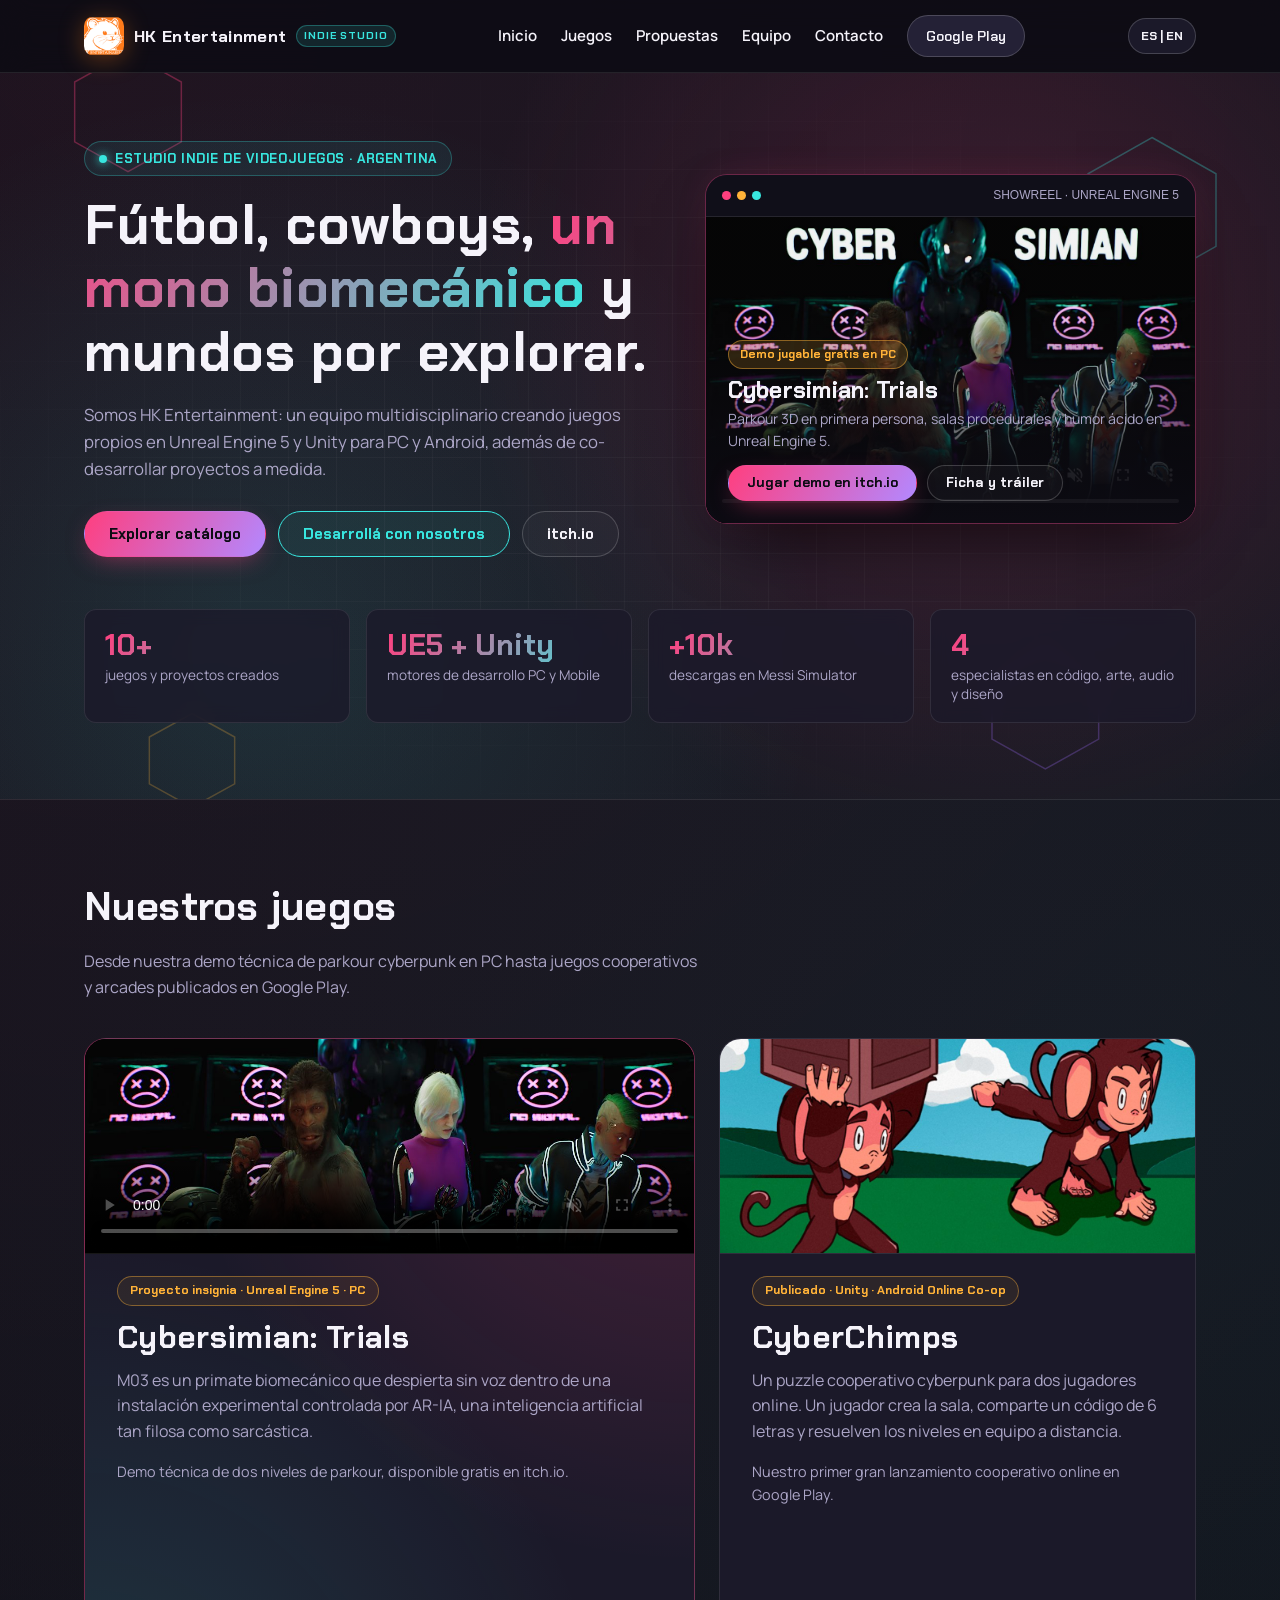
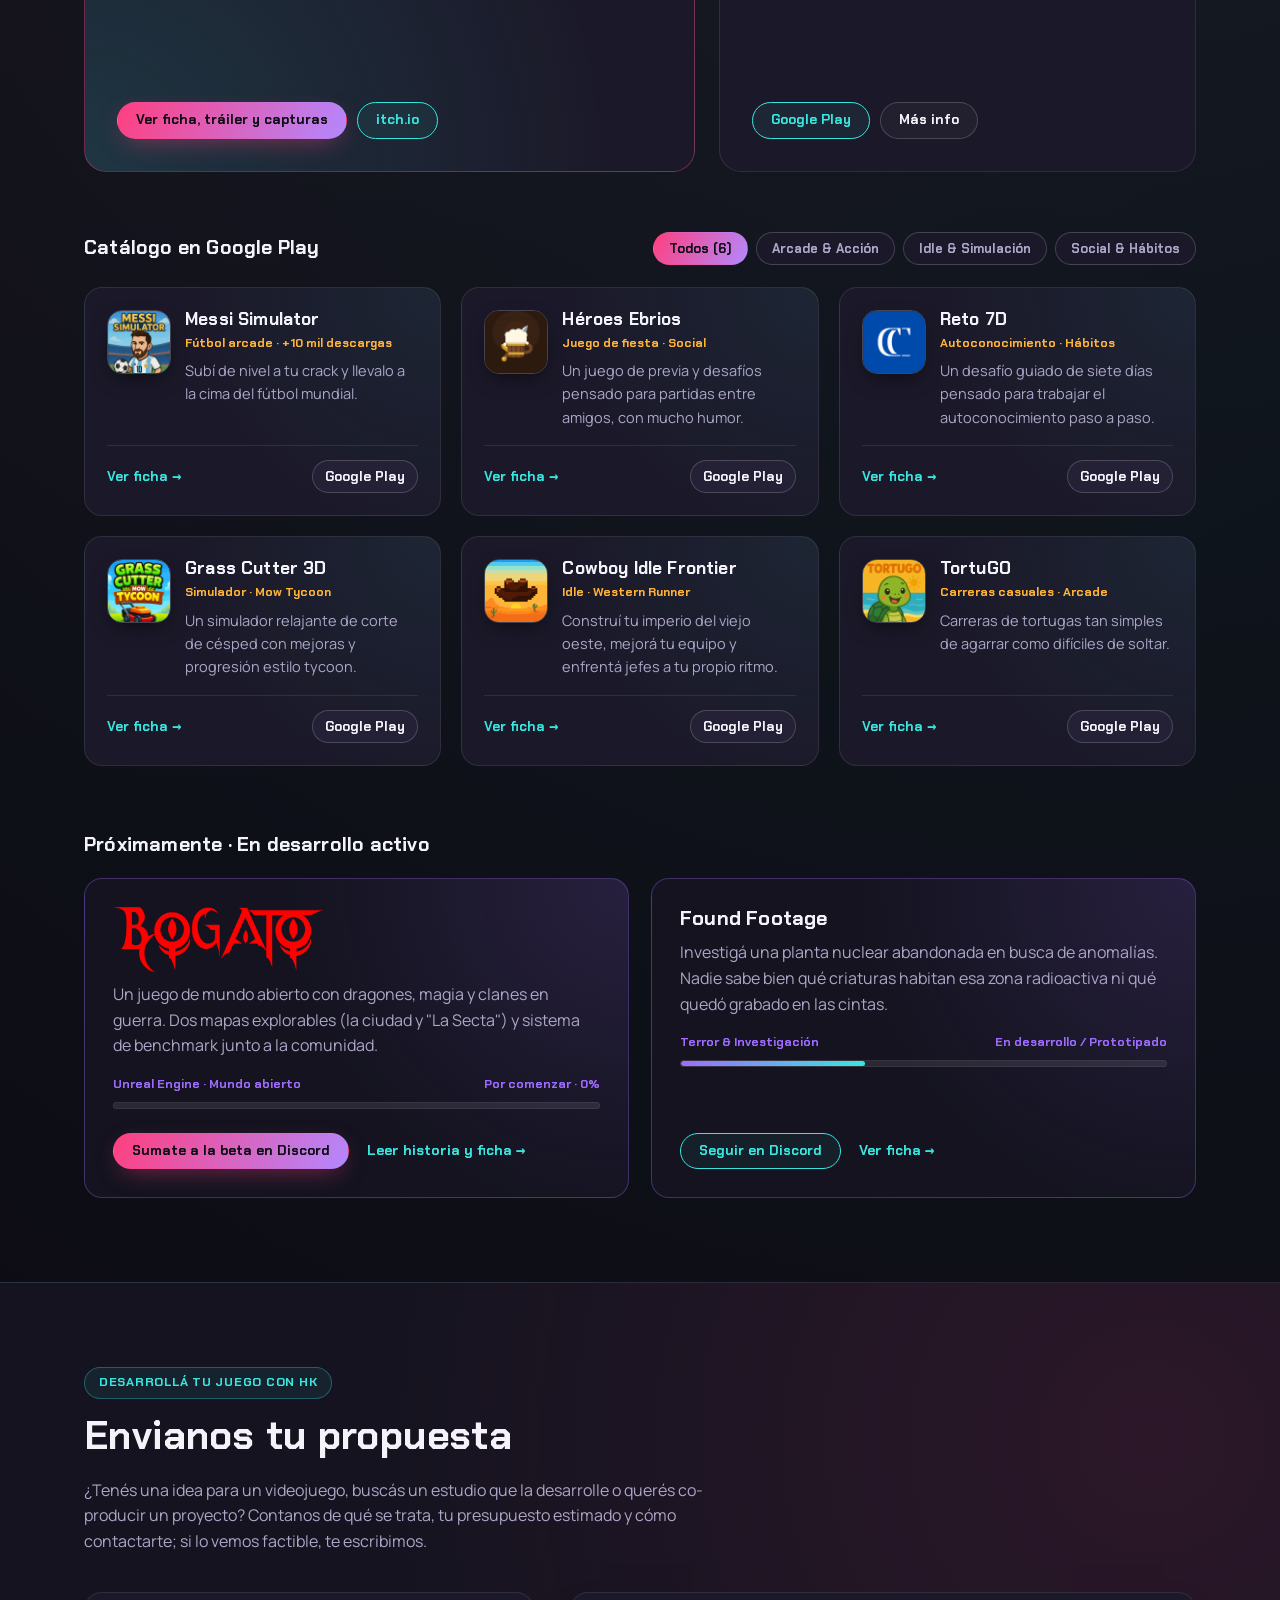
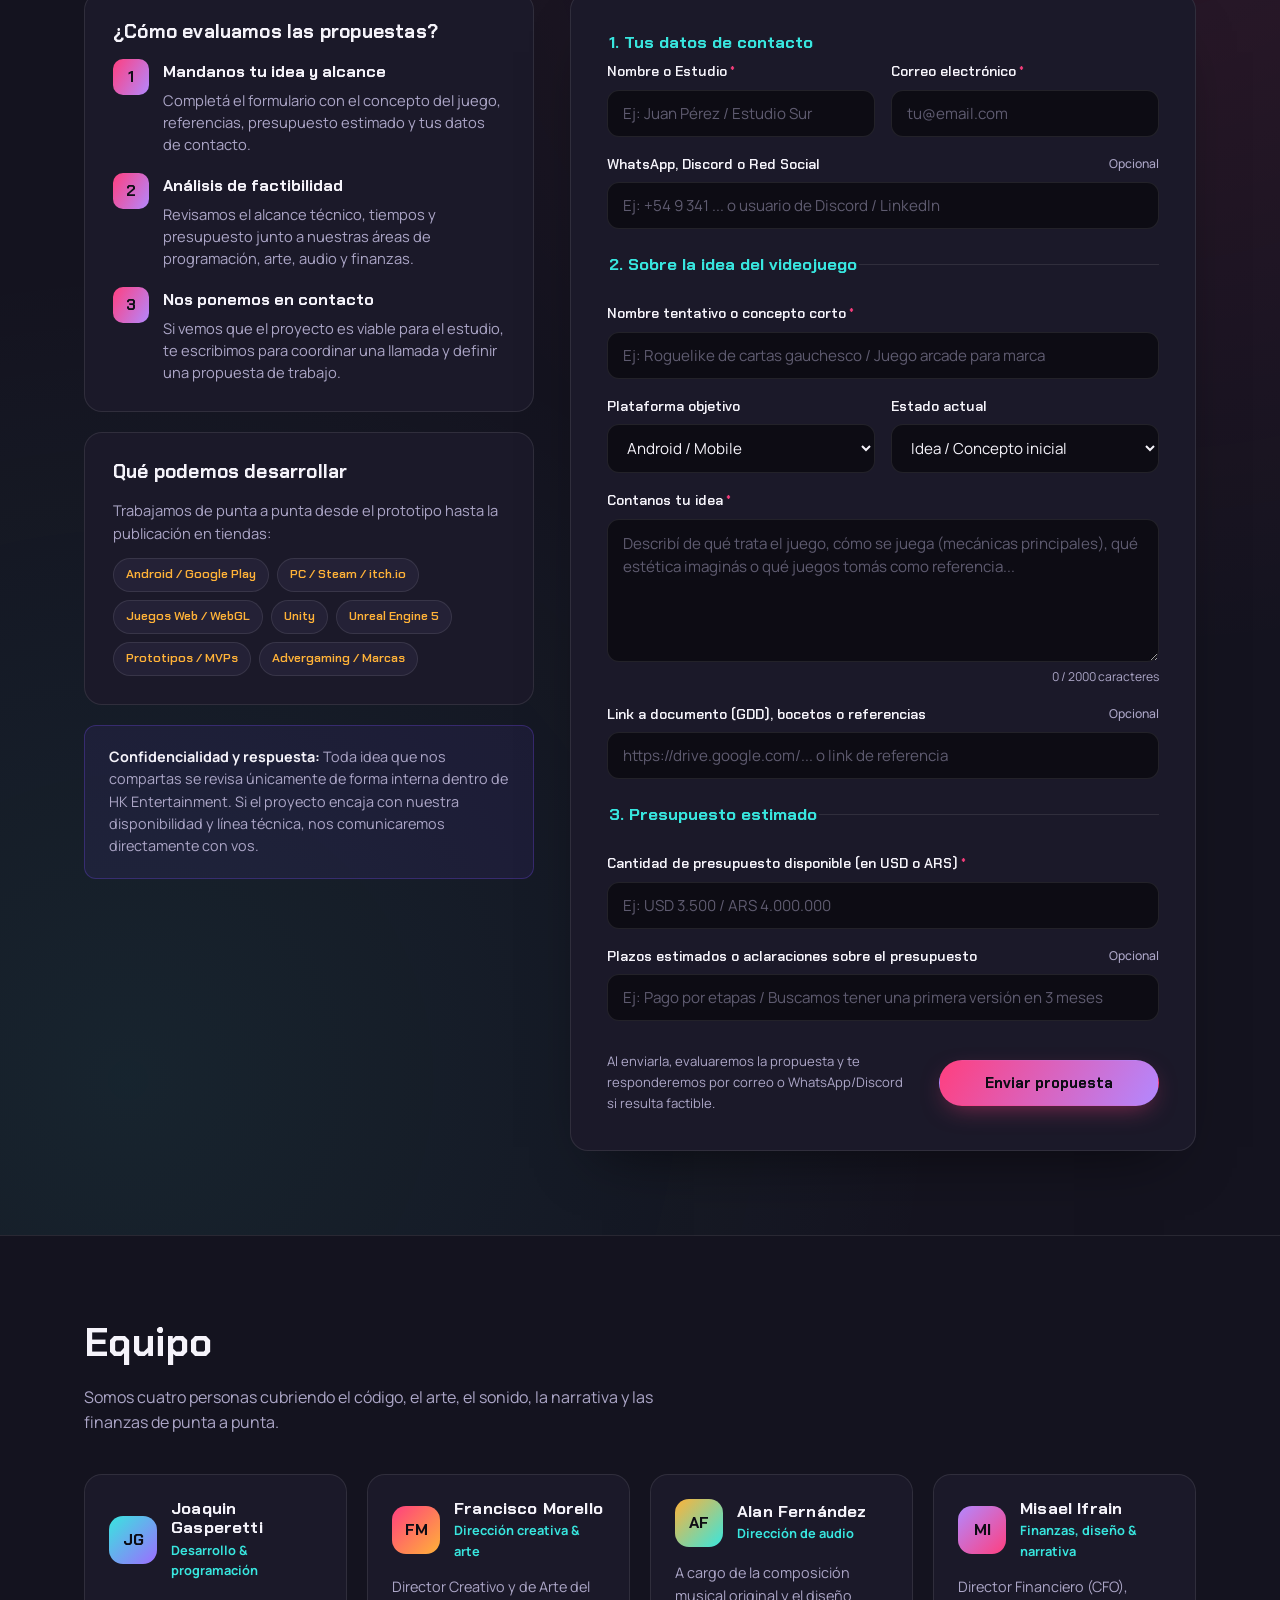
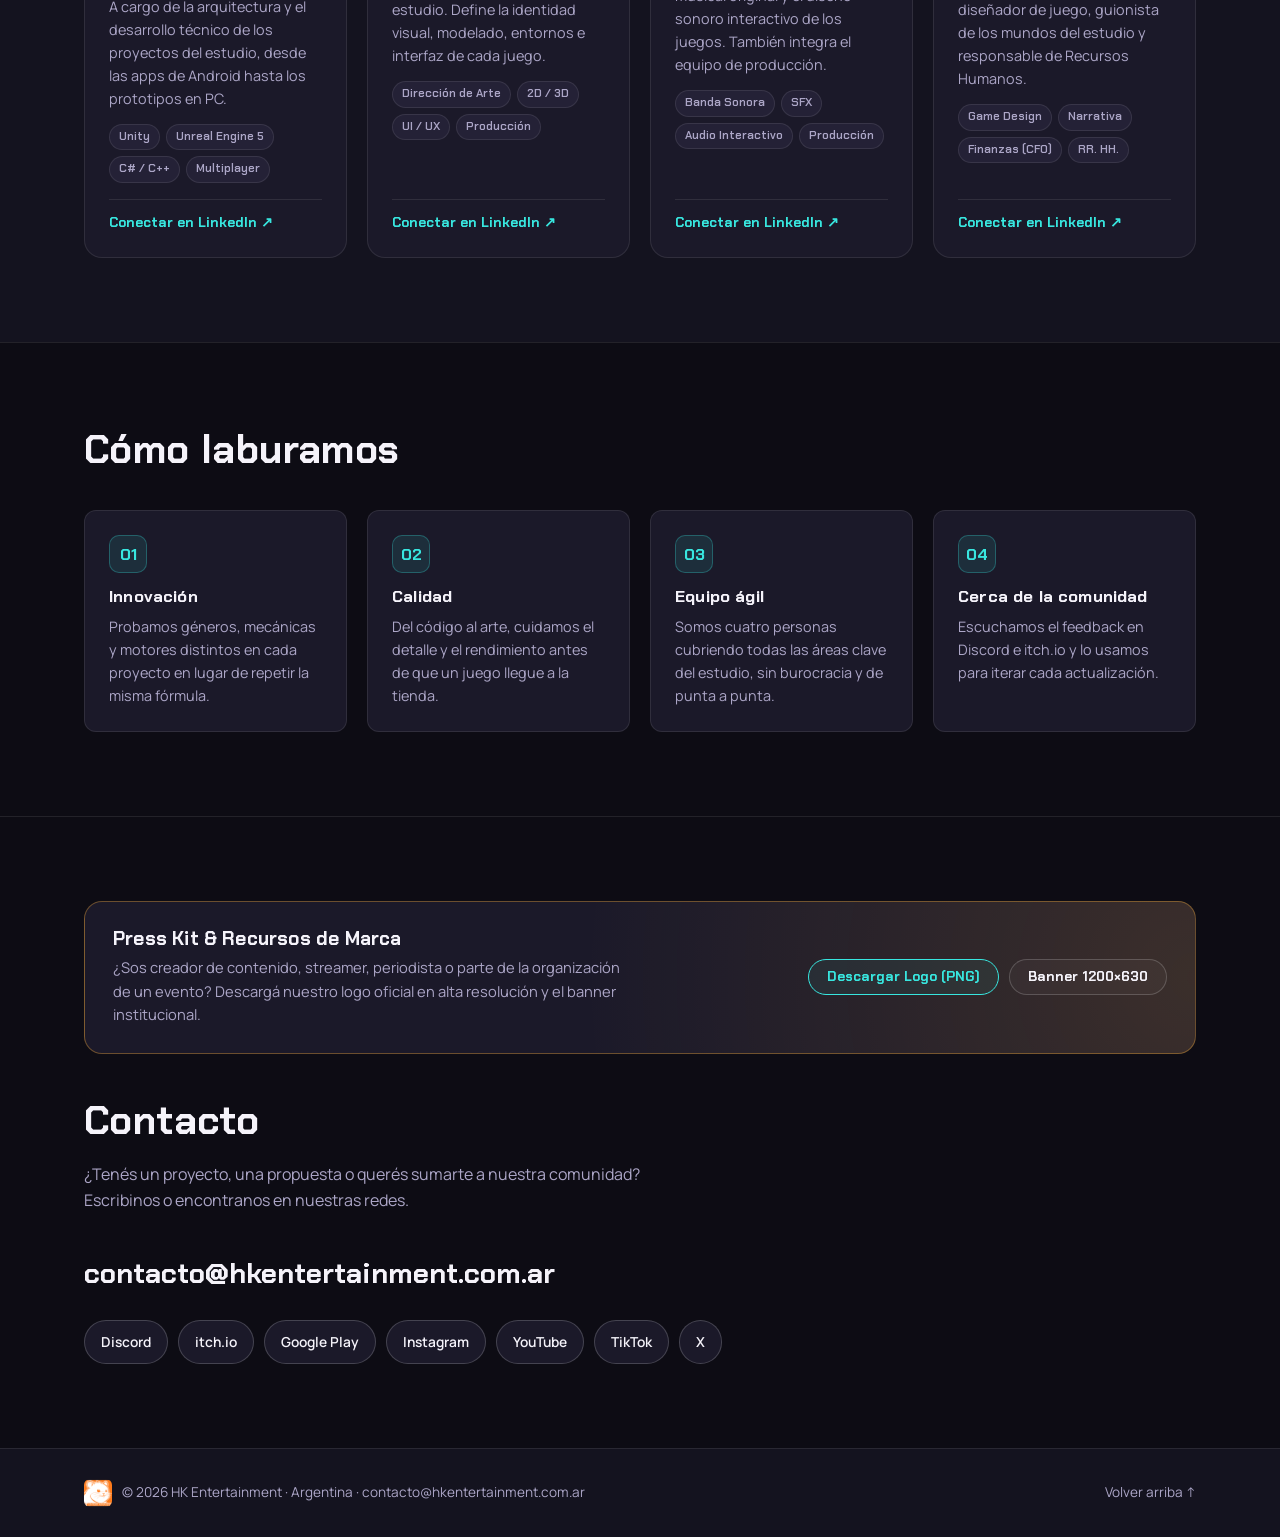
==== commit 72e8ad50: "Polish mobile layouts and refresh asset caches Improve responsive styling across the homepage, game " ====
--- a/index.html
+++ b/index.html
@@ -18,9 +18,9 @@
   <link rel="preconnect" href="https://fonts.googleapis.com">
   <link rel="preconnect" href="https://fonts.gstatic.com" crossorigin>
   <link href="https://fonts.googleapis.com/css2?family=Chakra+Petch:wght@500;600;700&family=Manrope:wght@400;500;600;700&display=swap" rel="stylesheet">
-  <link rel="stylesheet" href="styles.css">
-  <link rel="stylesheet" href="juegos-web.css">
-  <link rel="stylesheet" href="propuestas.css">
+  <link rel="stylesheet" href="styles.css?v=2.1">
+  <link rel="stylesheet" href="juegos-web.css?v=2.1">
+  <link rel="stylesheet" href="propuestas.css?v=2.1">
 </head>
 <body>
 
@@ -142,6 +142,7 @@
             </div>
             <div class="feature-actions">
               <a class="btn btn-primary btn-sm" href="catalogo/cybersimian-trials/" data-i18n="btn_full_sheet">Ver ficha, tráiler y capturas</a>
+              <a class="btn btn-outline btn-sm" href="https://hkentertainment.itch.io/cybersimiantrials" target="_blank" rel="noopener">itch.io</a>
             </div>
           </article>
 
@@ -281,9 +282,9 @@
                 <div class="dev-progress">
                   <div class="dev-progress-head">
                     <span>Unreal Engine · Mundo abierto</span>
-                    <span>Beta cerrada en Discord</span>
-                  </div>
-                  <div class="dev-progress-bar"><div class="dev-progress-fill" style="width: 68%;"></div></div>
+                    <span data-i18n="bogato_stage">Por comenzar · 0%</span>
+                  </div>
+                  <div class="dev-progress-bar"><div class="dev-progress-fill" style="width: 0%;"></div></div>
                 </div>
               </div>
               <div class="upcoming-actions">
@@ -668,9 +669,9 @@
     </div>
   </footer>
 
-  <script src="script.js"></script>
-  <script src="juegos-web.js" defer></script>
-  <script src="video-loop.js" defer></script>
-  <script src="propuestas.js" defer></script>
+  <script src="script.js?v=2.1"></script>
+  <script src="juegos-web.js?v=2.1" defer></script>
+  <script src="video-loop.js?v=2.1" defer></script>
+  <script src="propuestas.js?v=2.1" defer></script>
 </body>
 </html>
--- a/styles.css
+++ b/styles.css
@@ -1,6 +1,6 @@
 /* ---------------------------------------------------
-   HK Entertainment — Hoja de estilos v2.0
-   Estética indie cyberpunk / neon dark con alto contraste
+   HK Entertainment — Hoja de estilos v2.1
+   Estética indie cyberpunk / neon dark + Mobile First Polish
 --------------------------------------------------- */
 
 :root {
@@ -33,6 +33,7 @@
 
 html {
   scroll-behavior: smooth;
+  -webkit-text-size-adjust: 100%;
 }
 
 @media (prefers-reduced-motion: reduce) {
@@ -58,10 +59,14 @@
   overflow-x: hidden;
 }
 
+img, video, iframe {
+  max-width: 100%;
+}
+
 h1, h2, h3, h4 {
   font-family: var(--font-display);
   font-weight: 700;
-  line-height: 1.14;
+  line-height: 1.15;
   margin: 0 0 0.5em;
   letter-spacing: 0.01em;
 }
@@ -106,7 +111,7 @@
 }
 .js-ready .reveal:not(.is-visible) {
   opacity: 0;
-  transform: translateY(22px);
+  transform: translateY(18px);
 }
 
 /* ---------- Botones ---------- */
@@ -116,15 +121,16 @@
   align-items: center;
   justify-content: center;
   gap: 8px;
-  padding: 13px 26px;
+  padding: 13px 24px;
   border-radius: 999px;
   font-family: var(--font-display);
   font-weight: 700;
   font-size: 0.95rem;
+  line-height: 1.2;
+  text-align: center;
   border: 1px solid transparent;
   cursor: pointer;
   transition: transform 0.18s ease, box-shadow 0.18s ease, background 0.18s ease, color 0.18s ease, border-color 0.18s ease;
-  white-space: nowrap;
 }
 .btn:hover { transform: translateY(-2px); }
 
@@ -171,7 +177,7 @@
   position: sticky;
   top: 0;
   z-index: 100;
-  background: rgba(13, 12, 20, 0.84);
+  background: rgba(13, 12, 20, 0.88);
   backdrop-filter: blur(14px);
   -webkit-backdrop-filter: blur(14px);
   border-bottom: 1px solid var(--line);
@@ -181,20 +187,21 @@
   display: flex;
   align-items: center;
   justify-content: space-between;
-  height: 76px;
-  gap: 16px;
+  height: 72px;
+  gap: 12px;
 }
 
 .logo {
   display: inline-flex;
   align-items: center;
-  gap: 12px;
+  gap: 10px;
   color: var(--text);
+  min-width: 0;
 }
 .logo:hover { color: var(--text); }
 .logo-mark {
-  width: 42px;
-  height: 42px;
+  width: 40px;
+  height: 40px;
   border-radius: 10px;
   object-fit: contain;
   flex: none;
@@ -207,11 +214,12 @@
 .logo-text {
   font-family: var(--font-display);
   font-weight: 700;
-  font-size: 1.08rem;
+  font-size: 1.05rem;
   letter-spacing: 0.02em;
+  white-space: nowrap;
 }
 .logo-badge {
-  font-size: 0.68rem;
+  font-size: 0.66rem;
   font-family: var(--font-display);
   font-weight: 700;
   text-transform: uppercase;
@@ -221,28 +229,46 @@
   background: rgba(56, 230, 223, 0.12);
   color: var(--cyan);
   border: 1px solid rgba(56, 230, 223, 0.3);
+  white-space: nowrap;
 }
 
 .nav-toggle {
   display: none;
   flex-direction: column;
+  justify-content: center;
+  align-items: center;
   gap: 5px;
-  background: none;
-  border: none;
+  width: 40px;
+  height: 40px;
+  background: var(--panel);
+  border: 1px solid var(--line-bright);
+  border-radius: 10px;
   cursor: pointer;
-  padding: 8px;
+  padding: 0;
+  flex: none;
 }
 .nav-toggle span {
-  width: 24px;
+  width: 20px;
   height: 2px;
   background: var(--text);
   display: block;
+  border-radius: 2px;
+  transition: transform 0.2s ease, opacity 0.2s ease;
+}
+.nav-toggle[aria-expanded="true"] span:nth-child(1) {
+  transform: translateY(7px) rotate(45deg);
+}
+.nav-toggle[aria-expanded="true"] span:nth-child(2) {
+  opacity: 0;
+}
+.nav-toggle[aria-expanded="true"] span:nth-child(3) {
+  transform: translateY(-7px) rotate(-45deg);
 }
 
 .primary-nav {
   display: flex;
   align-items: center;
-  gap: 26px;
+  gap: 24px;
 }
 .primary-nav a {
   color: var(--text);
@@ -254,14 +280,16 @@
 .header-actions {
   display: flex;
   align-items: center;
-  gap: 10px;
+  gap: 8px;
+  flex: none;
 }
 
 .lang-switch {
   display: inline-flex;
   align-items: center;
-  gap: 4px;
-  padding: 6px 12px;
+  justify-content: center;
+  height: 36px;
+  padding: 0 12px;
   border-radius: 999px;
   background: var(--panel);
   border: 1px solid var(--line-bright);
@@ -270,6 +298,7 @@
   font-size: 0.78rem;
   font-weight: 700;
   cursor: pointer;
+  white-space: nowrap;
   transition: border-color 0.15s ease, color 0.15s ease;
 }
 .lang-switch:hover {
@@ -285,17 +314,18 @@
   font-family: var(--font-display);
   font-weight: 700;
   font-size: 0.88rem !important;
+  white-space: nowrap;
 }
 .nav-cta:hover {
   border-color: var(--cyan);
   color: var(--cyan);
 }
 
-/* ---------- Hero v2 (Split Layout + Interactive Showcase) ---------- */
+/* ---------- Hero v2.1 (Split Layout + Mobile-Safe Showcase) ---------- */
 
 .hero {
   position: relative;
-  padding: 76px 0 84px;
+  padding: 68px 0 76px;
   overflow: hidden;
 }
 
@@ -352,27 +382,29 @@
   grid-template-columns: 1.08fr 0.92fr;
   gap: 44px;
   align-items: center;
-  margin-bottom: 56px;
+  margin-bottom: 52px;
 }
 
 .hero-kicker {
   display: inline-flex;
   align-items: center;
-  gap: 10px;
+  gap: 8px;
   color: var(--cyan);
   font-family: var(--font-display);
   font-weight: 700;
-  font-size: 0.84rem;
-  letter-spacing: 0.05em;
+  font-size: 0.82rem;
+  letter-spacing: 0.04em;
   text-transform: uppercase;
   padding: 6px 14px;
   border-radius: 999px;
   background: rgba(56, 230, 223, 0.08);
   border: 1px solid rgba(56, 230, 223, 0.28);
-  margin-bottom: 20px;
+  margin-bottom: 18px;
+  max-width: 100%;
 }
 
 .pulse-dot {
+  flex: none;
   width: 8px;
   height: 8px;
   border-radius: 50%;
@@ -386,10 +418,10 @@
 }
 
 .hero-title {
-  font-size: clamp(2.15rem, 4.5vw, 3.45rem);
+  font-size: clamp(2rem, 4.5vw, 3.45rem);
   max-width: 16ch;
   color: var(--text);
-  margin-bottom: 20px;
+  margin-bottom: 18px;
 }
 
 .text-gradient {
@@ -401,15 +433,15 @@
 
 .hero-sub {
   max-width: 54ch;
-  font-size: 1.06rem;
-  margin-bottom: 30px;
+  font-size: 1.05rem;
+  margin-bottom: 28px;
   color: var(--text-dim);
 }
 
 .hero-actions {
   display: flex;
   flex-wrap: wrap;
-  gap: 14px;
+  gap: 12px;
 }
 
 /* Hero Showcase Monitor */
@@ -432,7 +464,7 @@
   background: rgba(13, 12, 20, 0.75);
   border-bottom: 1px solid var(--line);
   font-family: var(--font-display);
-  font-size: 0.76rem;
+  font-size: 0.75rem;
   color: var(--text-dim);
 }
 
@@ -451,14 +483,13 @@
 
 .showcase-stage {
   position: relative;
-  aspect-ratio: 16 / 10;
   background: #000;
   overflow: hidden;
 }
 
 .showcase-media {
   width: 100%;
-  height: 100%;
+  aspect-ratio: 16 / 10;
   object-fit: cover;
   display: block;
 }
@@ -466,7 +497,7 @@
 .showcase-overlay {
   position: absolute;
   inset: 0;
-  background: linear-gradient(180deg, rgba(13, 12, 20, 0.05) 35%, rgba(13, 12, 20, 0.92) 100%);
+  background: linear-gradient(180deg, rgba(13, 12, 20, 0.05) 30%, rgba(13, 12, 20, 0.94) 100%);
   display: flex;
   flex-direction: column;
   justify-content: flex-end;
@@ -514,17 +545,18 @@
 .hero-stats > div {
   display: flex;
   flex-direction: column;
-  padding: 18px 22px;
+  padding: 18px 20px;
   border-radius: var(--radius-md);
   background: var(--panel-glass);
   border: 1px solid var(--line);
   backdrop-filter: blur(8px);
+  min-width: 0;
 }
 .hero-stats dt {
   font-family: var(--font-display);
-  font-size: 1.9rem;
-  font-weight: 700;
-  line-height: 1.1;
+  font-size: clamp(1.35rem, 2.5vw, 1.85rem);
+  font-weight: 700;
+  line-height: 1.15;
   background: linear-gradient(120deg, var(--pink), var(--cyan));
   -webkit-background-clip: text;
   background-clip: text;
@@ -532,14 +564,15 @@
 }
 .hero-stats dd {
   margin: 4px 0 0;
-  font-size: 0.86rem;
+  font-size: 0.85rem;
   color: var(--text-dim);
+  line-height: 1.4;
 }
 
 /* ---------- Secciones genéricas ---------- */
 
 .section {
-  padding: 88px 0;
+  padding: 84px 0;
   border-top: 1px solid var(--line);
 }
 .section--alt {
@@ -548,10 +581,10 @@
 
 .section-head {
   max-width: 62ch;
-  margin-bottom: 40px;
+  margin-bottom: 38px;
 }
 .section-head h2 {
-  font-size: clamp(1.75rem, 3.4vw, 2.45rem);
+  font-size: clamp(1.65rem, 3.4vw, 2.45rem);
 }
 
 /* ---------- Destacados ---------- */
@@ -560,18 +593,19 @@
   display: grid;
   grid-template-columns: 1.28fr 1fr;
   gap: 24px;
-  margin-bottom: 64px;
+  margin-bottom: 60px;
 }
 
 .feature-panel {
   position: relative;
   display: flex;
   flex-direction: column;
-  padding: 36px;
+  padding: 32px;
   border-radius: var(--radius-xl);
   background: var(--panel);
   border: 1px solid var(--line);
   overflow: hidden;
+  min-width: 0;
   transition: transform 0.22s ease, border-color 0.22s ease, box-shadow 0.22s ease;
 }
 .feature-panel:hover {
@@ -593,9 +627,10 @@
 
 .feature-cover {
   display: block;
-  width: calc(100% + 72px);
-  height: 220px;
-  margin: -36px -36px 24px -36px;
+  width: calc(100% + 64px);
+  max-width: none;
+  height: 215px;
+  margin: -32px -32px 22px -32px;
   object-fit: cover;
   border-bottom: 1px solid var(--line);
 }
@@ -603,6 +638,7 @@
 .itch-embed {
   margin-top: 18px;
   max-width: 552px;
+  width: 100%;
 }
 .itch-embed iframe {
   display: block;
@@ -616,18 +652,18 @@
   align-self: flex-start;
   display: inline-block;
   font-family: var(--font-display);
-  font-size: 0.78rem;
+  font-size: 0.76rem;
   font-weight: 700;
   color: var(--amber);
   border: 1px solid rgba(255, 178, 56, 0.42);
   background: rgba(255, 178, 56, 0.08);
   border-radius: 999px;
   padding: 4px 12px;
-  margin-bottom: 16px;
+  margin-bottom: 14px;
 }
 
 .feature-panel h3 {
-  font-size: clamp(1.45rem, 2.6vw, 1.95rem);
+  font-size: clamp(1.4rem, 2.6vw, 1.95rem);
   margin-bottom: 12px;
 }
 
@@ -678,11 +714,11 @@
   flex-wrap: wrap;
   align-items: center;
   justify-content: space-between;
-  gap: 16px;
-  margin-bottom: 24px;
+  gap: 14px;
+  margin-bottom: 22px;
 }
 .catalog-toolbar h3 {
-  font-size: 1.25rem;
+  font-size: 1.22rem;
   color: var(--text);
   margin: 0;
 }
@@ -693,15 +729,16 @@
   gap: 8px;
 }
 .filter-chip {
-  padding: 7px 16px;
+  padding: 7px 15px;
   border-radius: 999px;
   border: 1px solid var(--line-bright);
   background: var(--panel);
   color: var(--text-dim);
   font-family: var(--font-display);
-  font-size: 0.82rem;
+  font-size: 0.81rem;
   font-weight: 700;
   cursor: pointer;
+  white-space: nowrap;
   transition: all 0.16s ease;
 }
 .filter-chip:hover {
@@ -718,7 +755,7 @@
   display: grid;
   grid-template-columns: repeat(3, 1fr);
   gap: 20px;
-  margin-bottom: 72px;
+  margin-bottom: 68px;
 }
 
 .game-card {
@@ -727,12 +764,13 @@
   flex-direction: column;
   justify-content: space-between;
   gap: 16px;
-  padding: 24px;
+  padding: 22px;
   background:
     radial-gradient(circle at 100% 0%, rgba(56, 230, 223, 0.06), transparent 60%),
     var(--panel);
   border: 1px solid var(--line);
   border-radius: var(--radius-lg);
+  min-width: 0;
   transition: border-color 0.2s ease, transform 0.2s ease, box-shadow 0.2s ease;
 }
 .game-card[hidden] {
@@ -747,21 +785,21 @@
 .game-card-top {
   display: flex;
   align-items: flex-start;
-  gap: 16px;
+  gap: 14px;
 }
 
 .game-icon {
   flex: none;
-  width: 68px;
-  height: 68px;
-  border-radius: 16px;
+  width: 64px;
+  height: 64px;
+  border-radius: 15px;
   object-fit: cover;
   border: 1px solid var(--line-bright);
   box-shadow: 0 8px 20px -6px rgba(0, 0, 0, 0.6);
 }
 
 .game-card h4 {
-  font-size: 1.1rem;
+  font-size: 1.08rem;
   margin-bottom: 4px;
 }
 .game-card h4 a {
@@ -772,15 +810,15 @@
 }
 
 .game-genre {
-  font-size: 0.78rem;
+  font-size: 0.76rem;
   font-family: var(--font-display);
   font-weight: 700;
   color: var(--amber);
-  margin-bottom: 8px;
+  margin-bottom: 6px;
 }
 
 .game-desc {
-  font-size: 0.92rem;
+  font-size: 0.91rem;
   margin: 0;
   color: var(--text-dim);
 }
@@ -824,12 +862,13 @@
   display: flex;
   flex-direction: column;
   justify-content: space-between;
-  padding: 30px;
+  padding: 28px;
   border: 1px solid rgba(157, 108, 255, 0.32);
   border-radius: var(--radius-lg);
   background:
     radial-gradient(circle at 100% 0%, rgba(157, 108, 255, 0.14), transparent 55%),
     var(--ink-soft);
+  min-width: 0;
   transition: transform 0.2s ease, border-color 0.2s ease;
 }
 .upcoming-card[hidden] {
@@ -845,30 +884,35 @@
 }
 
 .dev-progress {
-  margin: 14px 0 6px;
+  margin: 16px 0 6px;
 }
 .dev-progress-head {
   display: flex;
   justify-content: space-between;
-  font-family: var(--font-display);
-  font-size: 0.78rem;
+  align-items: center;
+  flex-wrap: wrap;
+  gap: 6px;
+  font-family: var(--font-display);
+  font-size: 0.77rem;
   font-weight: 700;
   color: var(--violet);
-  margin-bottom: 6px;
+  margin-bottom: 7px;
 }
 .dev-progress-bar {
-  height: 6px;
+  height: 7px;
   border-radius: 999px;
-  background: rgba(255, 255, 255, 0.08);
+  background: rgba(255, 255, 255, 0.09);
+  border: 1px solid rgba(255, 255, 255, 0.06);
   overflow: hidden;
 }
 .dev-progress-fill {
   height: 100%;
   border-radius: 999px;
   background: linear-gradient(90deg, var(--violet), var(--cyan));
-}
-
-/* ---------- Equipo v2 (Con avatares y especialidades) ---------- */
+  transition: width 0.4s ease;
+}
+
+/* ---------- Equipo v2.1 ---------- */
 
 .team-grid {
   display: grid;
@@ -880,10 +924,11 @@
   display: flex;
   flex-direction: column;
   justify-content: space-between;
-  padding: 26px;
+  padding: 24px;
   background: var(--panel);
   border: 1px solid var(--line);
   border-radius: var(--radius-lg);
+  min-width: 0;
   transition: border-color 0.2s ease, transform 0.2s ease;
 }
 .team-card:hover {
@@ -900,15 +945,15 @@
 
 .team-avatar {
   flex: none;
-  width: 50px;
-  height: 50px;
+  width: 48px;
+  height: 48px;
   border-radius: 14px;
   display: inline-flex;
   align-items: center;
   justify-content: center;
   font-family: var(--font-display);
   font-weight: 700;
-  font-size: 1.05rem;
+  font-size: 1rem;
   color: #0d0c14;
   background: linear-gradient(135deg, var(--cyan), var(--violet));
 }
@@ -916,7 +961,7 @@
 .team-avatar--audio { background: linear-gradient(135deg, var(--amber), var(--cyan)); }
 .team-avatar--biz { background: linear-gradient(135deg, #b388ff, var(--pink)); }
 
-.team-card h3 { font-size: 1.06rem; margin-bottom: 2px; }
+.team-card h3 { font-size: 1.05rem; margin-bottom: 2px; }
 
 .team-role {
   color: var(--cyan);
@@ -999,9 +1044,9 @@
   flex-wrap: wrap;
   align-items: center;
   justify-content: space-between;
-  gap: 24px;
-  padding: 28px 32px;
-  margin-bottom: 48px;
+  gap: 20px;
+  padding: 26px 28px;
+  margin-bottom: 44px;
   border-radius: var(--radius-lg);
   background:
     radial-gradient(circle at 100% 50%, rgba(255, 178, 56, 0.14), transparent 55%),
@@ -1009,7 +1054,7 @@
   border: 1px solid rgba(255, 178, 56, 0.35);
 }
 .presskit-banner h3 {
-  font-size: 1.25rem;
+  font-size: 1.2rem;
   margin-bottom: 6px;
 }
 .presskit-banner p {
@@ -1019,7 +1064,7 @@
 .presskit-actions {
   display: flex;
   flex-wrap: wrap;
-  gap: 12px;
+  gap: 10px;
 }
 
 .contact-grid {
@@ -1027,14 +1072,16 @@
   align-items: center;
   justify-content: space-between;
   flex-wrap: wrap;
-  gap: 32px;
+  gap: 24px;
 }
 
 .contact-email {
   font-family: var(--font-display);
   font-weight: 700;
-  font-size: clamp(1.25rem, 2.8vw, 1.75rem);
+  font-size: clamp(1rem, 3.8vw, 1.75rem);
   color: var(--text);
+  overflow-wrap: anywhere;
+  word-break: break-word;
 }
 .contact-email:hover { color: var(--pink); }
 
@@ -1047,12 +1094,12 @@
   display: inline-flex;
   align-items: center;
   gap: 6px;
-  padding: 10px 18px;
+  padding: 10px 16px;
   background: var(--panel);
   border: 1px solid var(--line-bright);
   border-radius: 999px;
   color: var(--text);
-  font-size: 0.88rem;
+  font-size: 0.86rem;
   font-weight: 600;
   transition: transform 0.15s ease, border-color 0.15s ease, color 0.15s ease;
 }
@@ -1066,7 +1113,7 @@
 
 .site-footer {
   border-top: 1px solid var(--line);
-  padding: 32px 0;
+  padding: 30px 0;
   background: var(--ink-soft);
 }
 .footer-inner {
@@ -1075,15 +1122,20 @@
   justify-content: space-between;
   flex-wrap: wrap;
   gap: 16px;
-  font-size: 0.86rem;
+  font-size: 0.85rem;
   color: var(--text-dim);
 }
 .footer-brand {
   display: flex;
   align-items: center;
-  gap: 12px;
+  gap: 10px;
+  min-width: 0;
+}
+.footer-brand p {
+  overflow-wrap: anywhere;
 }
 .footer-brand img {
+  flex: none;
   width: 28px;
   height: 28px;
   border-radius: 6px;
@@ -1101,12 +1153,12 @@
   display: flex;
   align-items: center;
   justify-content: center;
-  padding: 24px;
+  padding: 16px;
 }
 .lightbox[hidden] { display: none !important; }
 .lightbox-img {
-  max-width: min(1080px, 92vw);
-  max-height: 84vh;
+  max-width: min(1080px, 94vw);
+  max-height: 82vh;
   border-radius: var(--radius-md);
   border: 1px solid var(--line-bright);
   box-shadow: 0 24px 64px rgba(0, 0, 0, 0.85);
@@ -1123,9 +1175,13 @@
   cursor: pointer;
   padding: 10px 16px;
 }
-.lightbox-close { top: 20px; right: 24px; }
-.lightbox-prev { left: 24px; }
-.lightbox-next { right: 24px; }
+.lightbox-close { top: 16px; right: 16px; }
+.lightbox-prev { left: 16px; bottom: 20px; }
+.lightbox-next { right: 16px; bottom: 20px; }
+@media (min-width: 761px) {
+  .lightbox-prev { bottom: auto; }
+  .lightbox-next { bottom: auto; }
+}
 .lightbox-close:hover,
 .lightbox-nav:hover {
   border-color: var(--cyan);
@@ -1137,16 +1193,16 @@
 .feature-actions {
   display: flex;
   flex-wrap: wrap;
-  gap: 12px;
+  gap: 10px;
   margin-top: auto;
-  padding-top: 20px;
+  padding-top: 18px;
 }
 
 video.feature-cover { background: #000; }
 
 .upcoming-logo {
   display: block;
-  width: min(220px, 100%);
+  width: min(210px, 100%);
   height: auto;
 }
 
@@ -1166,10 +1222,10 @@
 .section[hidden],
 .primary-nav a[hidden] { display: none !important; }
 
-/* ---------- Responsive ---------- */
-
-@media (max-width: 960px) {
-  .hero-split { grid-template-columns: 1fr; gap: 36px; }
+/* ---------- Responsive (Tablets y Mobile) ---------- */
+
+@media (max-width: 980px) {
+  .hero-split { grid-template-columns: 1fr; gap: 32px; }
   .featured-grid { grid-template-columns: 1fr; }
   .catalog-grid { grid-template-columns: repeat(2, 1fr); }
   .team-grid { grid-template-columns: repeat(2, 1fr); }
@@ -1178,35 +1234,194 @@
   .hero-stats { grid-template-columns: repeat(2, 1fr); }
 }
 
-@media (max-width: 760px) {
-  .nav-toggle { display: flex; }
+@media (max-width: 820px) {
+  .logo-badge { display: none; }
+  .nav-toggle { display: inline-flex; }
 
   .primary-nav {
     position: absolute;
-    top: 76px;
+    top: 72px;
     left: 0;
     right: 0;
-    background: var(--ink-soft);
+    background: rgba(20, 19, 31, 0.98);
+    backdrop-filter: blur(16px);
+    -webkit-backdrop-filter: blur(16px);
+    border-bottom: 1px solid var(--line-bright);
+    box-shadow: 0 24px 48px rgba(0, 0, 0, 0.7);
+    flex-direction: column;
+    align-items: stretch;
+    gap: 0;
+    padding: 8px 20px 20px;
+    display: none;
+  }
+  .primary-nav.is-open { display: flex; }
+  .primary-nav a:not(.nav-cta) {
+    width: 100%;
+    padding: 14px 4px;
     border-bottom: 1px solid var(--line);
+    font-size: 1rem;
+  }
+  .primary-nav .nav-cta {
+    margin-top: 14px;
+    padding: 12px 20px;
+    text-align: center;
+    justify-content: center;
+    display: inline-flex;
+  }
+}
+
+@media (max-width: 640px) {
+  .wrap { padding: 0 16px; }
+  .header-inner { height: 64px; }
+  .primary-nav { top: 64px; }
+  .logo-mark { width: 34px; height: 34px; }
+  .logo-text { font-size: 0.96rem; }
+
+  .hero { padding: 36px 0 48px; }
+  .hero-split { gap: 26px; margin-bottom: 32px; }
+  .hero-kicker {
+    font-size: 0.73rem;
+    padding: 5px 11px;
+    margin-bottom: 14px;
+  }
+  .hero-title {
+    font-size: clamp(1.75rem, 7.5vw, 2.3rem);
+    margin-bottom: 14px;
+  }
+  .hero-sub {
+    font-size: 0.96rem;
+    margin-bottom: 22px;
+  }
+  .hero-actions {
+    display: grid;
+    grid-template-columns: 1fr;
+    gap: 10px;
+  }
+  .hero-actions .btn {
+    width: 100%;
+  }
+
+  /* En móvil, el texto del showcase va debajo del video para no tapar el gameplay ni desbordar */
+  .showcase-media {
+    aspect-ratio: 16 / 9;
+  }
+  .showcase-overlay {
+    position: static;
+    background: var(--panel);
+    border-top: 1px solid var(--line);
+    padding: 18px 16px;
+  }
+  .showcase-overlay h2 { font-size: 1.25rem; }
+  .showcase-links {
+    display: grid;
+    grid-template-columns: 1fr;
+    gap: 8px;
+  }
+  .showcase-links .btn { width: 100%; }
+
+  .hero-stats {
+    grid-template-columns: 1fr 1fr;
+    gap: 10px;
+  }
+  .hero-stats > div {
+    padding: 14px;
+  }
+  .hero-stats dt {
+    font-size: 1.28rem;
+  }
+  .hero-stats dd {
+    font-size: 0.78rem;
+  }
+
+  .section { padding: 52px 0; }
+  .section-head { margin-bottom: 26px; }
+
+  /* Tarjetas destacadas en móvil */
+  .feature-panel {
+    padding: 20px 18px;
+    border-radius: var(--radius-lg);
+  }
+  .feature-cover {
+    width: calc(100% + 36px);
+    height: 175px;
+    margin: -20px -18px 18px -18px;
+  }
+  /* Ocultar el iframe fijo de 552px de itch.io en pantallas angostas para que no desborde */
+  .itch-embed {
+    display: none;
+  }
+  .feature-actions .btn {
+    width: 100%;
+  }
+
+  /* Filtros deslizables horizontalmente en móvil */
+  .catalog-toolbar {
     flex-direction: column;
     align-items: flex-start;
-    gap: 0;
-    padding: 8px 24px 20px;
-    display: none;
-  }
-  .primary-nav.is-open { display: flex; }
-  .primary-nav a {
+    gap: 12px;
+  }
+  .catalog-filters {
     width: 100%;
-    padding: 14px 0;
-    border-bottom: 1px solid var(--line);
-  }
-  .nav-cta {
-    margin-top: 12px;
+    flex-wrap: nowrap;
+    overflow-x: auto;
+    padding-bottom: 6px;
+    -webkit-overflow-scrolling: touch;
+  }
+  .catalog-grid {
+    grid-template-columns: 1fr;
+    gap: 14px;
+    margin-bottom: 48px;
+  }
+  .game-card {
+    padding: 18px;
+  }
+  .game-icon {
+    width: 56px;
+    height: 56px;
+  }
+
+  .upcoming-card {
+    padding: 20px 18px;
+  }
+  .upcoming-actions {
+    flex-direction: column;
+    align-items: stretch;
+  }
+  .upcoming-actions .btn {
+    width: 100%;
+  }
+  .upcoming-actions a:not(.btn) {
     text-align: center;
-  }
-
-  .catalog-grid { grid-template-columns: 1fr; }
-  .team-grid { grid-template-columns: 1fr; }
-  .values-grid { grid-template-columns: 1fr; }
-  .hero-stats { grid-template-columns: 1fr 1fr; }
-}
+    padding: 6px 0;
+  }
+
+  .team-grid { grid-template-columns: 1fr; gap: 14px; }
+  .values-grid { grid-template-columns: 1fr; gap: 14px; }
+  .values-grid li { padding: 20px; }
+
+  .presskit-banner {
+    padding: 20px 18px;
+  }
+  .presskit-actions {
+    width: 100%;
+    display: grid;
+    grid-template-columns: 1fr;
+  }
+  .presskit-actions .btn { width: 100%; }
+
+  .social-list {
+    width: 100%;
+    display: grid;
+    grid-template-columns: 1fr 1fr;
+    gap: 8px;
+  }
+  .social-list a {
+    justify-content: center;
+    padding: 10px 12px;
+  }
+
+  .footer-inner {
+    flex-direction: column;
+    align-items: flex-start;
+  }
+}
--- a/propuestas.css
+++ b/propuestas.css
@@ -194,6 +194,8 @@
   font-weight: 600;
   color: var(--text);
   display: flex;
+  flex-wrap: wrap;
+  gap: 4px 10px;
   justify-content: space-between;
   align-items: center;
 }
@@ -348,3 +350,21 @@
     width: 100%;
   }
 }
+
+@media (max-width: 640px) {
+  .proposal-panel {
+    padding: 20px 18px;
+  }
+  .proposal-card {
+    padding: 20px 16px;
+  }
+  .proposal-note-box {
+    padding: 16px 18px;
+  }
+  .proposal-feedback-actions {
+    flex-direction: column;
+  }
+  .proposal-feedback-actions .btn {
+    width: 100%;
+  }
+}
